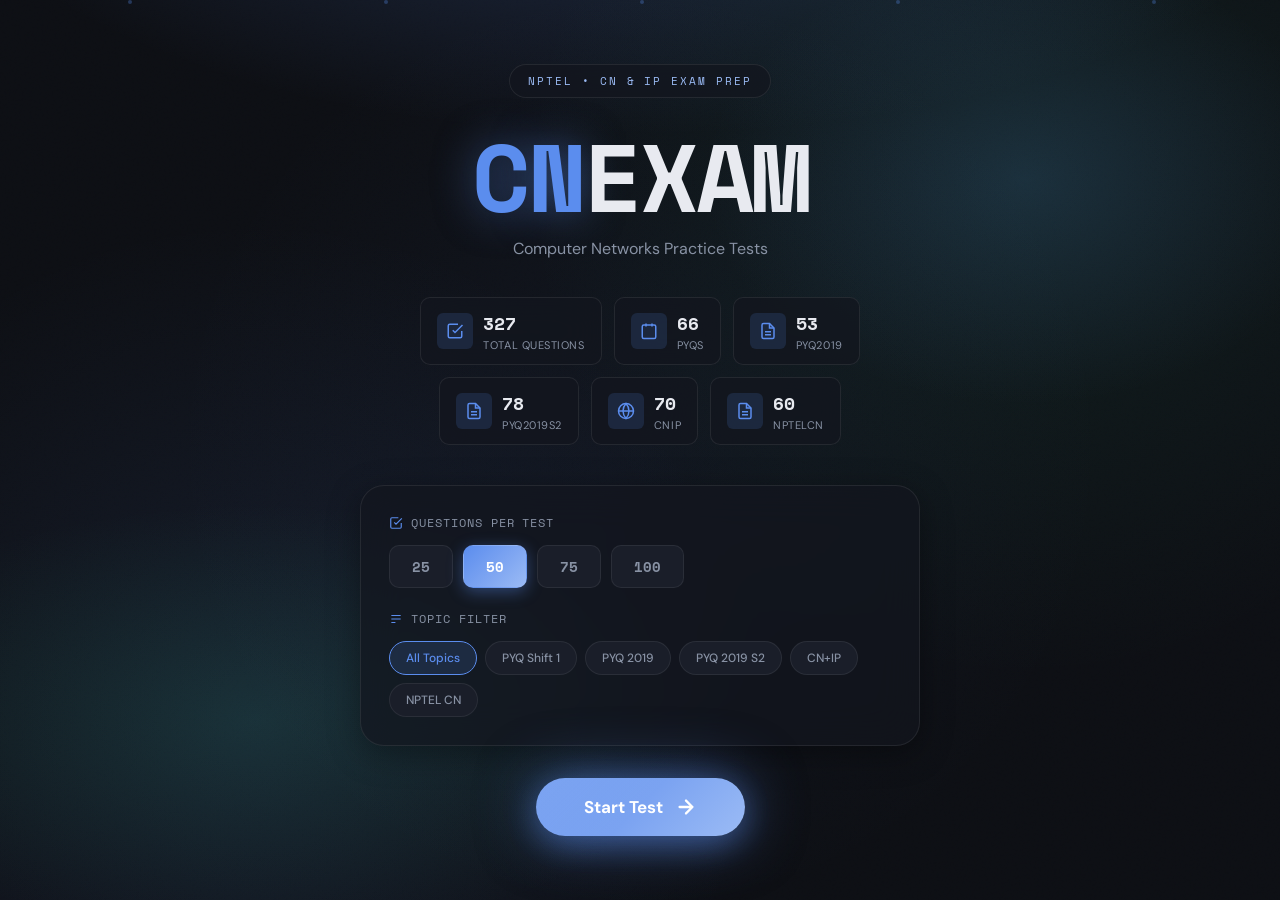
==== CNEXAM/index.html @ 406b3f5b "Added Computer Network Practice Set" ====
<!DOCTYPE html>
<html lang="en">
<head>
  <meta charset="UTF-8">
  <meta name="viewport" content="width=device-width, initial-scale=1.0">
  <title>CNEXAM — Practice Test</title>
  <link rel="preconnect" href="https://fonts.googleapis.com">
  <link rel="preconnect" href="https://fonts.gstatic.com" crossorigin>
  <link href="https://fonts.googleapis.com/css2?family=Space+Mono:wght@400;700&family=DM+Sans:wght@300;400;500;600;700&display=swap" rel="stylesheet">
  <link rel="stylesheet" href="css/reset.css">
  <link rel="stylesheet" href="css/variables.css">
  <link rel="stylesheet" href="css/layout.css">
  <link rel="stylesheet" href="css/components.css">
  <link rel="stylesheet" href="css/question-card.css">
  <link rel="stylesheet" href="css/results.css">
  <link rel="stylesheet" href="css/animations.css">
  <link rel="stylesheet" href="css/responsive.css">
</head>
<body>

  <!-- SPLASH / LANDING -->
  <div id="splashScreen" class="splash-screen">
    <div class="splash-bg"></div>
    <div class="particles">
      <div class="particle"></div>
      <div class="particle"></div>
      <div class="particle"></div>
      <div class="particle"></div>
      <div class="particle"></div>
    </div>
    <div class="splash-content">
      <div class="splash-badge">NPTEL • CN & IP EXAM PREP</div>
      <h1 class="splash-title">
        <span class="title-cn">CN</span><span class="title-exam">EXAM</span>
      </h1>
      <p class="splash-subtitle">Computer Networks Practice Tests</p>
      <div class="splash-stats" id="splashStats">
        <div class="stat-pill">Loading...</div>
      </div>
      <div class="config-panel">
        <label class="config-label">
          <svg viewBox="0 0 24 24" fill="none" stroke="currentColor" stroke-width="2"><path d="M9 11l3 3L22 4M21 12v7a2 2 0 01-2 2H5a2 2 0 01-2-2V5a2 2 0 012-2h11"/></svg>
          Questions per test
        </label>
        <div class="config-options">
          <button class="config-btn active" data-count="25">25</button>
          <button class="config-btn active-default" data-count="50">50</button>
          <button class="config-btn" data-count="75">75</button>
          <button class="config-btn" data-count="100">100</button>
        </div>
        <label class="config-label" style="margin-top:22px;">
          <svg viewBox="0 0 24 24" fill="none" stroke="currentColor" stroke-width="2"><path d="M4 6h16M4 12h16M4 18h7"/></svg>
          Topic filter
        </label>
        <div class="filter-options" id="topicFilters">
          <button class="filter-btn active" data-source="all">All Topics</button>
          <button class="filter-btn" data-source="PYQS">PYQ Shift 1</button>
          <button class="filter-btn" data-source="PYQ2019">PYQ 2019</button>
          <button class="filter-btn" data-source="PYQ2019S2">PYQ 2019 S2</button>
          <button class="filter-btn" data-source="CNIP">CN+IP</button>
          <button class="filter-btn" data-source="NPTELCN">NPTEL CN</button>
        </div>
      </div>
      <button class="start-btn" id="startBtn" onclick="App.start()">
        <span>Start Test</span>
        <svg width="22" height="22" viewBox="0 0 24 24" fill="none"><path d="M5 12h14M12 5l7 7-7 7" stroke="currentColor" stroke-width="2.5" stroke-linecap="round" stroke-linejoin="round"/></svg>
      </button>
    </div>
  </div>

  <!-- TEST SCREEN -->
  <div id="testScreen" class="test-screen hidden">
    <header class="test-header">
      <div class="test-header-left">
        <button class="btn-home" onclick="App.goHome()" title="Back to Home">
          <svg width="18" height="18" viewBox="0 0 24 24" fill="none" stroke="currentColor" stroke-width="2"><path d="M3 9l9-7 9 7v11a2 2 0 0 1-2 2H5a2 2 0 0 1-2-2z"/><polyline points="9 22 9 12 15 12 15 22"/></svg>
        </button>
        <span class="test-logo">CN<span>EXAM</span></span>
      </div>
      <div class="test-progress-wrap">
        <div class="test-progress-bar">
          <div class="test-progress-fill" id="progressFill"></div>
        </div>
        <span class="test-progress-label" id="progressLabel">0 / 50 answered</span>
      </div>
      <div class="test-header-right">
        <div class="timer-display" id="timerDisplay">
          <svg width="14" height="14" viewBox="0 0 24 24" fill="none"><circle cx="12" cy="12" r="9" stroke="currentColor" stroke-width="2"/><path d="M12 7v5l3 3" stroke="currentColor" stroke-width="2" stroke-linecap="round"/></svg>
          <span id="timerText">00:00</span>
        </div>
        <button class="btn-submit-float" onclick="App.showSubmitPopup()">Submit</button>
      </div>
    </header>

    <div class="test-body">
      <div id="questionsContainer" class="questions-container"></div>
      <div class="submit-zone">
        <div class="submit-summary" id="submitSummary">
          <span id="summaryAnswered">0</span> answered &nbsp;·&nbsp; <span id="summaryLeft">50</span> remaining
        </div>
        <button class="btn-submit" id="submitBtn" onclick="App.submit()">Submit Test</button>
      </div>
    </div>
  </div>

  <!-- RESULTS SCREEN -->
  <div id="resultsScreen" class="results-screen hidden">
    <div class="results-inner">
      <div class="results-header">
        <div class="results-badge" id="resultsBadge">—</div>
        <div class="score-ring-wrap">
          <svg class="score-ring" viewBox="0 0 200 200">
            <circle cx="100" cy="100" r="80" class="ring-bg"/>
            <circle cx="100" cy="100" r="80" class="ring-fill" id="ringFill"/>
          </svg>
          <div class="score-text-wrap">
            <span class="score-pct" id="scorePct">0%</span>
            <span class="score-sub">Score</span>
          </div>
        </div>
        <h2 class="results-title" id="resultsTitle">Test Complete</h2>
      </div>

      <div class="results-stats-grid">
        <div class="res-stat correct">
          <div class="res-stat-num" id="resCorrect">0</div>
          <div class="res-stat-label">Correct</div>
        </div>
        <div class="res-stat incorrect">
          <div class="res-stat-num" id="resIncorrect">0</div>
          <div class="res-stat-label">Incorrect</div>
        </div>
        <div class="res-stat skipped">
          <div class="res-stat-num" id="resSkipped">0</div>
          <div class="res-stat-label">Skipped</div>
        </div>
        <div class="res-stat time">
          <div class="res-stat-num" id="resTime">—</div>
          <div class="res-stat-label">Time</div>
        </div>
      </div>

      <div class="results-actions">
        <button class="btn-home-results" onclick="App.goHome()">
          <svg width="18" height="18" viewBox="0 0 24 24" fill="none" stroke="currentColor" stroke-width="2"><path d="M3 9l9-7 9 7v11a2 2 0 0 1-2 2H5a2 2 0 0 1-2-2z"/><polyline points="9 22 9 12 15 12 15 22"/></svg>
          Back to Home
        </button>
        <button class="btn-review" onclick="App.reviewAnswers()">Review Answers</button>
        <button class="btn-new" onclick="App.newTest()">New Test</button>
      </div>
    </div>
  </div>

  <!-- REVIEW SCREEN -->
  <div id="reviewScreen" class="review-screen hidden">
    <header class="review-header">
      <button class="back-btn" onclick="App.backToResults()">
        <svg width="18" height="18" viewBox="0 0 24 24" fill="none"><path d="M19 12H5M12 5l-7 7 7 7" stroke="currentColor" stroke-width="2" stroke-linecap="round"/></svg>
        Results
      </button>
      <h2>Answer Review</h2>
      <div class="review-filter">
        <button class="rfilt active" data-filter="all" onclick="Review.filter('all',this)">All</button>
        <button class="rfilt" data-filter="wrong" onclick="Review.filter('wrong',this)">Wrong</button>
        <button class="rfilt" data-filter="skipped" onclick="Review.filter('skipped',this)">Skipped</button>
      </div>
    </header>
    <div id="reviewContainer" class="review-container"></div>
  </div>

  <!-- Submit Confirmation Popup -->
  <div id="submitPopup" class="submit-popup hidden">
    <div class="submit-popup-backdrop" onclick="App.hideSubmitPopup()"></div>
    <div class="submit-popup-content">
      <div class="submit-popup-icon">
        <svg width="40" height="40" viewBox="0 0 24 24" fill="none" stroke="currentColor" stroke-width="2"><path d="M9 12l2 2 4-4m6 2a9 9 0 11-18 0 9 9 0 0118 0z"/></svg>
      </div>
      <h3 class="submit-popup-title">Ready to Submit?</h3>
      <p class="submit-popup-text">You have answered <strong id="popupAnswered">0</strong> of <strong id="popupTotal">0</strong> questions</p>
      <div class="submit-popup-stats" id="popupStats"></div>
      <div class="submit-popup-actions">
        <button class="btn-popup-cancel" onclick="App.hideSubmitPopup()">Continue Test</button>
        <button class="btn-popup-submit" onclick="App.confirmSubmit()">Submit Now</button>
      </div>
    </div>
  </div>

  <!-- Data files (unchanged) -->
  <script src="pyqs-data.js"></script>
  <script src="pyq2019-data.js"></script>
  <script src="pyq2019s2-data.js"></script>
  <script src="cnip-data.js"></script>
  <script src="nptel-cn-data.js"></script>

  <!-- App modules -->
  <script src="js/data-loader.js"></script>
  <script src="js/question-card.js"></script>
  <script src="js/timer.js"></script>
  <script src="js/review.js"></script>
  <script src="js/app.js"></script>
</body>
</html>
---- CNEXAM/css/variables.css ----
:root {
  /* Core palette */
  --bg:          #0d0f14;
  --bg-surface:  #13161e;
  --bg-elevated: #1a1e29;
  --bg-hover:    #1f2433;

  --accent:      #5b8dee;
  --accent-dim:  rgba(91,141,238,0.15);
  --accent-glow: rgba(91,141,238,0.35);

  --correct:      #34d399;
  --correct-dim:  rgba(52,211,153,0.12);
  --incorrect:    #f87171;
  --incorrect-dim:rgba(248,113,113,0.12);
  --warn:         #fbbf24;
  --warn-dim:     rgba(251,191,36,0.12);

  --text:        #e8eaf0;
  --text-muted:  #8892a4;
  --text-faint:  #4a5568;

  --border:      rgba(255,255,255,0.07);
  --border-mid:  rgba(255,255,255,0.12);

  --radius-sm:  6px;
  --radius-md:  10px;
  --radius-lg:  16px;
  --radius-xl:  24px;

  --shadow-card: 0 4px 24px rgba(0,0,0,0.4);
  --shadow-glow: 0 0 32px var(--accent-glow);

  --mono: 'Space Mono', monospace;
  --sans: 'DM Sans', sans-serif;

  --transition: 0.2s ease;

  /* Glassmorphism */
  --glass-bg: rgba(19, 22, 30, 0.7);
  --glass-border: rgba(255, 255, 255, 0.08);
  --glass-blur: blur(20px);

  /* Gradients */
  --gradient-accent: linear-gradient(135deg, #5b8dee 0%, #7ba3f1 50%, #9bbbf5 100%);
  --gradient-dark: linear-gradient(180deg, #0d0f14 0%, #13161e 100%);
  --gradient-glow: radial-gradient(ellipse 80% 50% at 50% -20%, rgba(91,141,238,0.25) 0%, transparent 70%);

  /* Enhanced shadows */
  --shadow-sm: 0 2px 8px rgba(0,0,0,0.2);
  --shadow-md: 0 8px 32px rgba(0,0,0,0.35);
  --shadow-lg: 0 16px 48px rgba(0,0,0,0.4);
  --shadow-accent-glow: 0 0 60px rgba(91,141,238,0.5);

  /* New accent variants */
  --accent-light: #9bbbf5;
  --accent-dark: #3d6bc7;
  --success-glow: rgba(52,211,153,0.4);
}
---- CNEXAM/css/layout.css ----
/* ── SPLASH ──────────────────────────────────────── */
.splash-screen {
  min-height: 100vh;
  display: flex;
  align-items: center;
  justify-content: center;
  position: relative;
  padding: 24px;
  overflow: hidden;
}

.splash-bg {
  position: fixed;
  inset: 0;
  background:
    var(--gradient-glow),
    radial-gradient(ellipse 60% 40% at 20% 80%, rgba(52,211,153,0.12) 0%, transparent 60%),
    radial-gradient(ellipse 50% 50% at 80% 20%, rgba(91,141,238,0.15) 0%, transparent 50%),
    var(--bg);
  z-index: 0;
}

/* Animated mesh overlay */
.splash-bg::before {
  content: '';
  position: absolute;
  inset: 0;
  background: 
    radial-gradient(circle at 20% 80%, rgba(91,141,238,0.1) 0%, transparent 40%),
    radial-gradient(circle at 80% 20%, rgba(52,211,153,0.08) 0%, transparent 40%),
    radial-gradient(circle at 50% 50%, rgba(91,141,238,0.05) 0%, transparent 60%);
  animation: meshFloat 15s ease-in-out infinite;
}

.splash-bg::after {
  content: '';
  position: absolute;
  inset: 0;
  background: url("data:image/svg+xml,%3Csvg viewBox='0 0 400 400' xmlns='http://www.w3.org/2000/svg'%3E%3Cfilter id='noiseFilter'%3E%3CfeTurbulence type='fractalNoise' baseFrequency='0.9' numOctaves='3' stitchTiles='stitch'/%3E%3C/filter%3E%3Crect width='100%25' height='100%25' filter='url(%23noiseFilter)'/%3E%3C/svg%3E");
  opacity: 0.03;
  mix-blend-mode: overlay;
}

.splash-content {
  position: relative;
  z-index: 1;
  width: 100%;
  max-width: 560px;
  display: flex;
  flex-direction: column;
  align-items: center;
  gap: 0;
}

/* Floating particles */
.particles {
  position: fixed;
  inset: 0;
  pointer-events: none;
  z-index: 0;
  overflow: hidden;
}

.particle {
  position: absolute;
  width: 4px;
  height: 4px;
  background: var(--accent);
  border-radius: 50%;
  opacity: 0.3;
  animation: particleFloat 20s ease-in-out infinite;
}

.particle:nth-child(1) { left: 10%; animation-delay: 0s; animation-duration: 25s; }
.particle:nth-child(2) { left: 30%; animation-delay: -5s; animation-duration: 30s; }
.particle:nth-child(3) { left: 50%; animation-delay: -10s; animation-duration: 22s; }
.particle:nth-child(4) { left: 70%; animation-delay: -15s; animation-duration: 28s; }
.particle:nth-child(5) { left: 90%; animation-delay: -8s; animation-duration: 24s; }

/* ── TEST SCREEN ─────────────────────────────────── */
.test-screen {
  min-height: 100vh;
  display: flex;
  flex-direction: column;
}

.test-body {
  flex: 1;
  max-width: 780px;
  width: 100%;
  margin: 0 auto;
  padding: 32px 24px 100px;
}

.questions-container {
  display: flex;
  flex-direction: column;
  gap: 20px;
}

/* ── RESULTS SCREEN ──────────────────────────────── */
.results-screen {
  min-height: 100vh;
  display: flex;
  align-items: center;
  justify-content: center;
  padding: 24px;
  background:
    radial-gradient(ellipse 70% 60% at 50% 10%, rgba(91,141,238,0.12) 0%, transparent 70%),
    var(--bg);
}

.results-inner {
  width: 100%;
  max-width: 560px;
}

/* ── REVIEW SCREEN ───────────────────────────────── */
.review-screen {
  min-height: 100vh;
  display: flex;
  flex-direction: column;
  background: var(--bg);
}

.review-container {
  max-width: 780px;
  width: 100%;
  margin: 0 auto;
  padding: 24px 24px 80px;
  display: flex;
  flex-direction: column;
  gap: 20px;
}

/* ── UTILITY ─────────────────────────────────────── */
.hidden { display: none !important; }
---- CNEXAM/css/components.css ----
/* ── SPLASH COMPONENTS ───────────────────────────── */
.splash-logo {
  width: 72px;
  height: 72px;
  margin-bottom: 24px;
  position: relative;
}

.splash-logo-icon {
  width: 100%;
  height: 100%;
  background: var(--gradient-accent);
  border-radius: var(--radius-xl);
  display: flex;
  align-items: center;
  justify-content: center;
  font-family: var(--mono);
  font-size: 28px;
  font-weight: 700;
  color: #fff;
  box-shadow: var(--shadow-accent-glow);
  position: relative;
  overflow: hidden;
}

.splash-logo-icon::before {
  content: '';
  position: absolute;
  inset: 0;
  background: linear-gradient(135deg, rgba(255,255,255,0.2) 0%, transparent 50%);
}

.splash-badge {
  font-family: var(--mono);
  font-size: 11px;
  letter-spacing: 0.18em;
  color: var(--accent-light);
  text-transform: uppercase;
  background: var(--glass-bg);
  border: 1px solid var(--glass-border);
  backdrop-filter: var(--glass-blur);
  padding: 8px 18px;
  border-radius: 100px;
  margin-bottom: 32px;
}

.splash-title {
  font-family: var(--mono);
  font-size: clamp(64px, 14vw, 96px);
  font-weight: 700;
  line-height: 0.95;
  letter-spacing: -0.03em;
  margin-bottom: 16px;
  text-align: center;
}

.title-cn { 
  color: var(--accent);
  text-shadow: 0 0 40px rgba(91,141,238,0.5);
}
.title-exam { 
  color: var(--text);
  position: relative;
}

.splash-subtitle {
  font-size: 16px;
  color: var(--text-muted);
  margin-bottom: 36px;
  font-weight: 400;
  text-align: center;
  max-width: 320px;
  line-height: 1.5;
}

/* Enhanced stats with icons */
.splash-stats {
  display: flex;
  gap: 12px;
  flex-wrap: wrap;
  justify-content: center;
  margin-bottom: 40px;
}

.stat-card {
  display: flex;
  align-items: center;
  gap: 10px;
  padding: 12px 16px;
  background: var(--glass-bg);
  border: 1px solid var(--glass-border);
  backdrop-filter: var(--glass-blur);
  border-radius: var(--radius-md);
  transition: all 0.3s ease;
}

.stat-card:hover {
  transform: translateY(-2px);
  border-color: var(--accent-dim);
}

.stat-card .stat-icon {
  width: 36px;
  height: 36px;
  background: var(--accent-dim);
  border-radius: var(--radius-sm);
  display: flex;
  align-items: center;
  justify-content: center;
  color: var(--accent);
}

.stat-card .stat-icon svg {
  width: 18px;
  height: 18px;
}

.stat-card .stat-info {
  display: flex;
  flex-direction: column;
  gap: 2px;
}

.stat-card .stat-value {
  font-family: var(--mono);
  font-size: 18px;
  font-weight: 700;
  color: var(--text);
}

.stat-card .stat-label {
  font-size: 11px;
  color: var(--text-muted);
  text-transform: uppercase;
  letter-spacing: 0.05em;
}

/* Legacy stat pill (kept for compatibility) */
.stat-pill {
  font-family: var(--mono);
  font-size: 11px;
  padding: 6px 14px;
  border-radius: 100px;
  background: var(--bg-elevated);
  border: 1px solid var(--border);
  color: var(--text-muted);
}

.stat-pill.loaded {
  color: var(--accent);
  border-color: var(--accent-dim);
  background: var(--accent-dim);
}

/* Glassmorphism config panel */
.config-panel {
  width: 100%;
  background: var(--glass-bg);
  border: 1px solid var(--glass-border);
  backdrop-filter: var(--glass-blur);
  border-radius: var(--radius-xl);
  padding: 28px;
  margin-bottom: 32px;
  box-shadow: var(--shadow-md);
}

.config-header {
  display: flex;
  align-items: center;
  gap: 12px;
  margin-bottom: 24px;
  padding-bottom: 16px;
  border-bottom: 1px solid var(--border);
}

.config-header-icon {
  width: 40px;
  height: 40px;
  background: var(--accent-dim);
  border-radius: var(--radius-md);
  display: flex;
  align-items: center;
  justify-content: center;
  color: var(--accent);
}

.config-header-text h3 {
  font-size: 16px;
  font-weight: 600;
  color: var(--text);
  margin-bottom: 2px;
}

.config-header-text p {
  font-size: 12px;
  color: var(--text-muted);
}

.config-label {
  display: flex;
  align-items: center;
  gap: 8px;
  font-size: 12px;
  font-family: var(--mono);
  letter-spacing: 0.08em;
  text-transform: uppercase;
  color: var(--text-muted);
  margin-bottom: 14px;
}

.config-label svg {
  width: 14px;
  height: 14px;
  color: var(--accent);
}

.config-options {
  display: flex;
  gap: 10px;
  flex-wrap: wrap;
}

.config-btn {
  padding: 10px 22px;
  border-radius: var(--radius-md);
  font-size: 14px;
  font-weight: 600;
  font-family: var(--mono);
  color: var(--text-muted);
  background: var(--bg-elevated);
  border: 1px solid var(--border);
  transition: all 0.25s ease;
  position: relative;
  overflow: hidden;
}

.config-btn:hover  { 
  color: var(--text); 
  border-color: var(--border-mid);
  transform: translateY(-1px);
}

.config-btn.active { 
  color: #fff; 
  background: var(--gradient-accent); 
  border-color: transparent;
  box-shadow: 0 4px 16px rgba(91,141,238,0.4);
}

.filter-options {
  display: flex;
  gap: 8px;
  flex-wrap: wrap;
}

.filter-btn {
  padding: 8px 16px;
  border-radius: 100px;
  font-size: 12px;
  font-weight: 500;
  color: var(--text-muted);
  background: var(--bg-elevated);
  border: 1px solid var(--border);
  transition: all 0.25s ease;
}

.filter-btn:hover  { 
  color: var(--text);
  border-color: var(--border-mid);
}

.filter-btn.active { 
  color: var(--accent); 
  background: var(--accent-dim); 
  border-color: var(--accent);
}

/* Enhanced start button */
.start-btn {
  display: flex;
  align-items: center;
  gap: 12px;
  padding: 18px 48px;
  background: var(--gradient-accent);
  color: #fff;
  font-size: 17px;
  font-weight: 700;
  border-radius: 100px;
  transition: all 0.3s ease;
  box-shadow: var(--shadow-accent-glow), 0 8px 32px rgba(91,141,238,0.4);
  position: relative;
  overflow: hidden;
}

.start-btn::before {
  content: '';
  position: absolute;
  inset: 0;
  background: linear-gradient(135deg, rgba(255,255,255,0.2) 0%, transparent 50%);
  pointer-events: none;
}

.start-btn:hover {
  transform: translateY(-3px) scale(1.02);
  box-shadow: var(--shadow-accent-glow), 0 12px 40px rgba(91,141,238,0.5);
}

.start-btn:active { 
  transform: translateY(-1px) scale(0.98);
}

.start-btn svg {
  transition: transform 0.3s ease;
}

.start-btn:hover svg {
  transform: translateX(4px);
}

/* ── TEST HEADER ─────────────────────────────────── */
.test-header {
  position: sticky;
  top: 0;
  z-index: 100;
  background: rgba(13,15,20,0.92);
  backdrop-filter: blur(16px);
  border-bottom: 1px solid var(--border);
  padding: 14px 24px;
  display: flex;
  align-items: center;
  gap: 20px;
}

.test-logo {
  font-family: var(--mono);
  font-size: 16px;
  font-weight: 700;
  color: var(--text);
  white-space: nowrap;
}

.test-logo span { color: var(--accent); }

.test-progress-wrap {
  flex: 1;
  display: flex;
  flex-direction: column;
  gap: 5px;
}

.test-progress-bar {
  height: 4px;
  background: var(--bg-elevated);
  border-radius: 2px;
  overflow: hidden;
}

.test-progress-fill {
  height: 100%;
  background: var(--accent);
  border-radius: 2px;
  width: 0%;
  transition: width 0.4s ease;
}

.test-progress-label {
  font-size: 11px;
  font-family: var(--mono);
  color: var(--text-muted);
}

.timer-display {
  display: flex;
  align-items: center;
  gap: 6px;
  font-family: var(--mono);
  font-size: 13px;
  color: var(--text-muted);
  padding: 6px 12px;
  background: var(--bg-elevated);
  border-radius: var(--radius-sm);
  border: 1px solid var(--border);
  white-space: nowrap;
}

.timer-display.warn  { color: var(--warn);      border-color: var(--warn); }
.timer-display.alert { color: var(--incorrect);  border-color: var(--incorrect); animation: pulse-border 1s infinite; }

/* Submit zone */
.submit-zone {
  margin-top: 32px;
  display: flex;
  flex-direction: column;
  align-items: center;
  gap: 12px;
}

.submit-summary {
  font-size: 13px;
  font-family: var(--mono);
  color: var(--text-muted);
}

.btn-submit {
  width: 100%;
  max-width: 340px;
  padding: 16px;
  background: var(--accent);
  color: #fff;
  font-size: 15px;
  font-weight: 700;
  border-radius: var(--radius-md);
  transition: all var(--transition);
  box-shadow: 0 4px 20px rgba(91,141,238,0.3);
}

.btn-submit:hover {
  background: #7ba3f1;
  transform: translateY(-1px);
}

/* ── REVIEW HEADER ────────────────────────────────── */
.review-header {
  position: sticky;
  top: 0;
  z-index: 100;
  background: rgba(13,15,20,0.95);
  backdrop-filter: blur(16px);
  border-bottom: 1px solid var(--border);
  padding: 16px 24px;
  display: flex;
  align-items: center;
  gap: 16px;
}

.review-header h2 {
  font-size: 16px;
  font-weight: 600;
  color: var(--text);
  flex: 1;
}

.back-btn {
  display: flex;
  align-items: center;
  gap: 8px;
  font-size: 13px;
  color: var(--text-muted);
  padding: 6px 12px;
  border-radius: var(--radius-sm);
  border: 1px solid var(--border);
  background: var(--bg-elevated);
  transition: all var(--transition);
}

.back-btn:hover { color: var(--text); border-color: var(--border-mid); }

.review-filter {
  display: flex;
  gap: 4px;
}

.rfilt {
  padding: 5px 12px;
  font-size: 12px;
  border-radius: 100px;
  color: var(--text-muted);
  background: var(--bg-elevated);
  border: 1px solid var(--border);
  transition: all var(--transition);
}

.rfilt.active { color: var(--accent); border-color: var(--accent); background: var(--accent-dim); }

/* ── HOME BUTTON ──────────────────────────────────── */
.btn-home {
  display: flex;
  align-items: center;
  justify-content: center;
  width: 36px;
  height: 36px;
  background: var(--bg-elevated);
  border: 1px solid var(--border);
  border-radius: var(--radius-md);
  color: var(--text-muted);
  transition: all 0.2s ease;
  margin-right: 12px;
}

.btn-home:hover {
  color: var(--accent);
  border-color: var(--accent-dim);
  background: var(--accent-dim);
}

.btn-home svg {
  width: 18px;
  height: 18px;
}

.btn-home-results {
  display: flex;
  align-items: center;
  justify-content: center;
  gap: 8px;
  padding: 14px 24px;
  background: var(--bg-elevated);
  border: 1px solid var(--border);
  border-radius: var(--radius-md);
  color: var(--text-muted);
  font-size: 14px;
  font-weight: 600;
  transition: all 0.2s ease;
}

.btn-home-results:hover {
  color: var(--text);
  border-color: var(--border-mid);
  background: var(--bg-hover);
}

.btn-home-results svg {
  width: 18px;
  height: 18px;
}

/* ── FLOATING SUBMIT BUTTON ──────────────────────── */
.btn-submit-float {
  padding: 10px 20px;
  background: var(--gradient-accent);
  color: #fff;
  font-size: 13px;
  font-weight: 600;
  border-radius: 100px;
  transition: all 0.3s ease;
  box-shadow: 0 4px 16px rgba(91,141,238,0.4);
  white-space: nowrap;
}

.btn-submit-float:hover {
  transform: translateY(-2px);
  box-shadow: 0 6px 20px rgba(91,141,238,0.5);
}

.btn-submit-float:active {
  transform: translateY(0);
}

/* ── SUBMIT POPUP ────────────────────────────────── */
.submit-popup {
  position: fixed;
  inset: 0;
  z-index: 1000;
  display: flex;
  align-items: center;
  justify-content: center;
  padding: 24px;
}

.submit-popup.hidden {
  display: none !important;
}

.submit-popup-backdrop {
  position: absolute;
  inset: 0;
  background: rgba(0,0,0,0.6);
  backdrop-filter: blur(4px);
}

.submit-popup-content {
  position: relative;
  width: 100%;
  max-width: 420px;
  background: var(--bg-surface);
  border: 1px solid var(--border);
  border-radius: var(--radius-xl);
  padding: 32px;
  text-align: center;
  box-shadow: var(--shadow-lg);
  animation: scaleIn 0.3s cubic-bezier(0.16, 1, 0.3, 1);
}

.submit-popup-icon {
  width: 72px;
  height: 72px;
  margin: 0 auto 20px;
  background: var(--accent-dim);
  border-radius: 50%;
  display: flex;
  align-items: center;
  justify-content: center;
  color: var(--accent);
}

.submit-popup-title {
  font-size: 22px;
  font-weight: 700;
  color: var(--text);
  margin-bottom: 12px;
}

.submit-popup-text {
  font-size: 14px;
  color: var(--text-muted);
  margin-bottom: 20px;
}

.submit-popup-text strong {
  color: var(--text);
}

.submit-popup-stats {
  display: flex;
  gap: 16px;
  justify-content: center;
  margin-bottom: 28px;
  padding: 16px;
  background: var(--bg-elevated);
  border-radius: var(--radius-md);
}

.popup-stat {
  display: flex;
  flex-direction: column;
  gap: 4px;
}

.popup-stat-value {
  font-family: var(--mono);
  font-size: 24px;
  font-weight: 700;
  color: var(--text);
}

.popup-stat-label {
  font-size: 11px;
  color: var(--text-muted);
  text-transform: uppercase;
  letter-spacing: 0.05em;
}

.popup-stat.answered .popup-stat-value { color: var(--correct); }
.popup-stat.remaining .popup-stat-value { color: var(--warn); }
.popup-stat.skipped .popup-stat-value { color: var(--text-muted); }

.submit-popup-actions {
  display: flex;
  gap: 12px;
}

.btn-popup-cancel,
.btn-popup-submit {
  flex: 1;
  padding: 14px 20px;
  font-size: 14px;
  font-weight: 600;
  border-radius: var(--radius-md);
  transition: all 0.2s ease;
}

.btn-popup-cancel {
  color: var(--text-muted);
  background: var(--bg-elevated);
  border: 1px solid var(--border);
}

.btn-popup-cancel:hover {
  color: var(--text);
  border-color: var(--border-mid);
}

.btn-popup-submit {
  color: #fff;
  background: var(--gradient-accent);
  border: none;
  box-shadow: 0 4px 16px rgba(91,141,238,0.3);
}

.btn-popup-submit:hover {
  transform: translateY(-2px);
  box-shadow: 0 6px 20px rgba(91,141,238,0.4);
}
---- CNEXAM/css/question-card.css ----
/* ── QUESTION CARD ────────────────────────────────── */
.q-card {
  background: var(--bg-surface);
  border: 1px solid var(--border);
  border-radius: var(--radius-lg);
  padding: 22px 24px;
  transition: border-color var(--transition);
}

.q-card.answered { border-color: var(--border-mid); }

.q-meta {
  display: flex;
  align-items: center;
  gap: 10px;
  margin-bottom: 14px;
}

.q-num {
  font-family: var(--mono);
  font-size: 11px;
  font-weight: 700;
  color: var(--accent);
  background: var(--accent-dim);
  padding: 3px 9px;
  border-radius: 100px;
}

.q-source {
  font-family: var(--mono);
  font-size: 10px;
  color: var(--text-faint);
  letter-spacing: 0.08em;
  text-transform: uppercase;
}

.q-topic {
  font-size: 10px;
  color: var(--text-faint);
  padding: 2px 8px;
  border-radius: 4px;
  background: var(--bg-elevated);
  border: 1px solid var(--border);
  margin-left: auto;
}

.q-text {
  font-size: 15px;
  color: var(--text);
  line-height: 1.65;
  margin-bottom: 18px;
  font-weight: 400;
}

/* Options */
.q-options {
  display: flex;
  flex-direction: column;
  gap: 8px;
}

.q-option {
  display: flex;
  align-items: center;
  gap: 13px;
  padding: 12px 16px;
  border: 1px solid var(--border);
  border-radius: var(--radius-md);
  cursor: pointer;
  background: var(--bg);
  transition: all var(--transition);
  user-select: none;
}

.q-option:hover:not(.locked) {
  border-color: var(--border-mid);
  background: var(--bg-hover);
}

.q-option input[type="radio"] { display: none; }

.q-option-dot {
  width: 18px;
  height: 18px;
  border-radius: 50%;
  border: 2px solid var(--border-mid);
  flex-shrink: 0;
  display: flex;
  align-items: center;
  justify-content: center;
  transition: all var(--transition);
}

.q-option.selected .q-option-dot {
  border-color: var(--accent);
  background: var(--accent);
}

.q-option.selected .q-option-dot::after {
  content: '';
  width: 6px;
  height: 6px;
  border-radius: 50%;
  background: white;
}

.q-option.correct {
  border-color: var(--correct);
  background: var(--correct-dim);
}

.q-option.correct .q-option-dot {
  border-color: var(--correct);
  background: var(--correct);
}

.q-option.wrong-pick {
  border-color: var(--incorrect);
  background: var(--incorrect-dim);
}

.q-option.wrong-pick .q-option-dot {
  border-color: var(--incorrect);
  background: var(--incorrect);
}

.q-option-label {
  font-size: 14px;
  color: var(--text-muted);
  line-height: 1.45;
  transition: color var(--transition);
}

.q-option.correct     .q-option-label  { color: var(--correct);   font-weight: 500; }
.q-option.wrong-pick  .q-option-label  { color: var(--incorrect);  font-weight: 500; }
.q-option.selected:not(.correct):not(.wrong-pick) .q-option-label { color: var(--text); }

.q-option-key {
  font-family: var(--mono);
  font-size: 10px;
  color: var(--text-faint);
  margin-left: auto;
  text-transform: uppercase;
}

/* Explanation */
.q-explanation {
  margin-top: 14px;
  padding: 12px 14px;
  background: rgba(251,191,36,0.07);
  border-left: 3px solid var(--warn);
  border-radius: 0 var(--radius-sm) var(--radius-sm) 0;
  font-size: 13px;
  color: #c8a23a;
  line-height: 1.5;
  display: none;
}

.q-explanation.visible { display: block; }

/* Correct/wrong indicator badge */
.q-result-badge {
  display: none;
  align-items: center;
  gap: 6px;
  font-size: 12px;
  font-weight: 600;
  padding: 4px 10px;
  border-radius: 100px;
  margin-left: auto;
}

.q-result-badge.show-correct {
  display: flex;
  color: var(--correct);
  background: var(--correct-dim);
}

.q-result-badge.show-wrong {
  display: flex;
  color: var(--incorrect);
  background: var(--incorrect-dim);
}

.q-result-badge.show-skip {
  display: flex;
  color: var(--text-faint);
  background: var(--bg-elevated);
}

.q-result-badge.show-revealed {
  display: flex;
  color: var(--warn);
  background: var(--warn-dim);
}

/* Show Answer button */
.q-actions {
  margin-top: 16px;
  display: flex;
  justify-content: flex-start;
}

.btn-show-answer {
  display: flex;
  align-items: center;
  gap: 8px;
  padding: 10px 16px;
  font-size: 13px;
  font-weight: 500;
  color: var(--text-muted);
  background: var(--bg-elevated);
  border: 1px solid var(--border);
  border-radius: var(--radius-md);
  transition: all var(--transition);
  cursor: pointer;
}

.btn-show-answer:hover:not(:disabled) {
  color: var(--accent);
  border-color: var(--accent-dim);
  background: var(--accent-dim);
}

.btn-show-answer:disabled,
.btn-show-answer.disabled {
  opacity: 0.6;
  cursor: not-allowed;
}

.btn-show-answer svg {
  flex-shrink: 0;
}

/* Answer revealed state - highlight without locking */
.q-option.answer-revealed {
  border-color: var(--correct);
  background: var(--correct-dim);
  position: relative;
}

.q-option.answer-revealed::before {
  content: '★';
  position: absolute;
  right: 40px;
  top: 50%;
  transform: translateY(-50%);
  color: var(--correct);
  font-size: 14px;
}

.q-option.answer-revealed .q-option-dot {
  border-color: var(--correct);
  background: var(--correct);
}

.q-option.answer-revealed .q-option-label {
  color: var(--correct);
  font-weight: 500;
}
---- CNEXAM/css/results.css ----
/* ── RESULTS ──────────────────────────────────────── */
.results-header {
  display: flex;
  flex-direction: column;
  align-items: center;
  gap: 12px;
  margin-bottom: 36px;
}

.results-badge {
  font-family: var(--mono);
  font-size: 11px;
  letter-spacing: 0.12em;
  text-transform: uppercase;
  padding: 5px 14px;
  border-radius: 100px;
  border: 1px solid var(--border);
  color: var(--text-muted);
}

.results-badge.pass  { color: var(--correct);   border-color: var(--correct);   background: var(--correct-dim); }
.results-badge.fail  { color: var(--incorrect);  border-color: var(--incorrect);  background: var(--incorrect-dim); }
.results-badge.great { color: var(--accent);     border-color: var(--accent);     background: var(--accent-dim); }

/* Score ring */
.score-ring-wrap {
  position: relative;
  width: 180px;
  height: 180px;
  display: flex;
  align-items: center;
  justify-content: center;
}

.score-ring {
  position: absolute;
  inset: 0;
  width: 100%;
  height: 100%;
  transform: rotate(-90deg);
}

.ring-bg {
  fill: none;
  stroke: var(--bg-elevated);
  stroke-width: 8;
}

.ring-fill {
  fill: none;
  stroke: var(--accent);
  stroke-width: 8;
  stroke-linecap: round;
  stroke-dasharray: 502;
  stroke-dashoffset: 502;
  transition: stroke-dashoffset 1.2s cubic-bezier(0.4, 0, 0.2, 1);
}

.ring-fill.correct-great  { stroke: var(--correct); }
.ring-fill.correct-pass   { stroke: var(--accent); }
.ring-fill.incorrect-fail { stroke: var(--incorrect); }

.score-text-wrap {
  display: flex;
  flex-direction: column;
  align-items: center;
  gap: 2px;
}

.score-pct {
  font-family: var(--mono);
  font-size: 40px;
  font-weight: 700;
  color: var(--text);
  line-height: 1;
}

.score-sub {
  font-size: 11px;
  color: var(--text-faint);
  font-family: var(--mono);
  letter-spacing: 0.1em;
  text-transform: uppercase;
}

.results-title {
  font-size: 20px;
  font-weight: 600;
  color: var(--text);
  text-align: center;
}

/* Stats grid */
.results-stats-grid {
  display: grid;
  grid-template-columns: 1fr 1fr 1fr 1fr;
  gap: 12px;
  margin-bottom: 32px;
}

.res-stat {
  background: var(--bg-surface);
  border: 1px solid var(--border);
  border-radius: var(--radius-md);
  padding: 18px 12px;
  text-align: center;
}

.res-stat-num {
  font-family: var(--mono);
  font-size: 26px;
  font-weight: 700;
  line-height: 1;
  margin-bottom: 6px;
}

.res-stat-label {
  font-size: 11px;
  color: var(--text-faint);
  text-transform: uppercase;
  letter-spacing: 0.08em;
}

.res-stat.correct   .res-stat-num { color: var(--correct);   }
.res-stat.incorrect .res-stat-num { color: var(--incorrect);  }
.res-stat.skipped   .res-stat-num { color: var(--text-muted); }
.res-stat.time      .res-stat-num { color: var(--accent);     }

/* Result actions */
.results-actions {
  display: flex;
  gap: 12px;
}

.btn-review {
  flex: 1;
  padding: 14px;
  border-radius: var(--radius-md);
  font-size: 14px;
  font-weight: 600;
  color: var(--text);
  background: var(--bg-elevated);
  border: 1px solid var(--border-mid);
  transition: all var(--transition);
}

.btn-review:hover { background: var(--bg-hover); }

.btn-new {
  flex: 1;
  padding: 14px;
  border-radius: var(--radius-md);
  font-size: 14px;
  font-weight: 700;
  color: #fff;
  background: var(--accent);
  transition: all var(--transition);
  box-shadow: 0 4px 16px rgba(91,141,238,0.35);
}

.btn-new:hover { background: #7ba3f1; }
---- CNEXAM/css/animations.css ----
/* ── ANIMATIONS ───────────────────────────────────── */
@keyframes fadeUp {
  from { opacity: 0; transform: translateY(24px); }
  to   { opacity: 1; transform: translateY(0); }
}

@keyframes fadeIn {
  from { opacity: 0; }
  to   { opacity: 1; }
}

@keyframes scaleIn {
  from { opacity: 0; transform: scale(0.9); }
  to   { opacity: 1; transform: scale(1); }
}

@keyframes pulse-border {
  0%, 100% { box-shadow: 0 0 0 0 rgba(248,113,113,0); }
  50%       { box-shadow: 0 0 0 3px rgba(248,113,113,0.3); }
}

@keyframes slideIn {
  from { opacity: 0; transform: translateX(-12px); }
  to   { opacity: 1; transform: translateX(0); }
}

@keyframes meshFloat {
  0%, 100% {
    background-position: 0% 50%;
    transform: scale(1);
  }
  33% {
    background-position: 100% 50%;
    transform: scale(1.02);
  }
  66% {
    background-position: 50% 100%;
    transform: scale(0.98);
  }
}

@keyframes particleFloat {
  0%, 100% {
    transform: translateY(100vh) scale(0);
    opacity: 0;
  }
  10% {
    opacity: 0.3;
  }
  90% {
    opacity: 0.3;
  }
  100% {
    transform: translateY(-20px) scale(1);
    opacity: 0;
  }
}

@keyframes glowPulse {
  0%, 100% { opacity: 0.5; }
  50% { opacity: 0.8; }
}

@keyframes shimmer {
  0% { background-position: -200% 0; }
  100% { background-position: 200% 0; }
}

/* Splash entrance - enhanced stagger */
.splash-logo      { animation: scaleIn 0.6s cubic-bezier(0.16, 1, 0.3, 1) both; }
.splash-badge     { animation: fadeUp 0.6s 0.1s cubic-bezier(0.16, 1, 0.3, 1) both; }
.splash-title     { animation: fadeUp 0.6s 0.2s cubic-bezier(0.16, 1, 0.3, 1) both; }
.splash-subtitle  { animation: fadeUp 0.6s 0.3s cubic-bezier(0.16, 1, 0.3, 1) both; }
.splash-stats     { animation: fadeUp 0.6s 0.4s cubic-bezier(0.16, 1, 0.3, 1) both; }
.config-panel     { animation: fadeUp 0.6s 0.5s cubic-bezier(0.16, 1, 0.3, 1) both; }
.start-btn        { animation: fadeUp 0.6s 0.6s cubic-bezier(0.16, 1, 0.3, 1) both; }

/* Stat card entrance stagger */
.stat-card:nth-child(1) { animation: fadeUp 0.5s 0.45s cubic-bezier(0.16, 1, 0.3, 1) both; }
.stat-card:nth-child(2) { animation: fadeUp 0.5s 0.5s cubic-bezier(0.16, 1, 0.3, 1) both; }
.stat-card:nth-child(3) { animation: fadeUp 0.5s 0.55s cubic-bezier(0.16, 1, 0.3, 1) both; }
.stat-card:nth-child(4) { animation: fadeUp 0.5s 0.6s cubic-bezier(0.16, 1, 0.3, 1) both; }

/* Question card stagger */
.q-card {
  animation: fadeUp 0.35s ease both;
}

/* Screen transitions */
.test-screen.entering    { animation: fadeIn 0.3s ease both; }
.results-screen.entering { animation: fadeIn 0.4s ease both; }
.review-screen.entering  { animation: fadeIn 0.3s ease both; }
---- CNEXAM/css/responsive.css ----
/* ── RESPONSIVE ───────────────────────────────────── */
@media (max-width: 640px) {
  /* Home button */
  .btn-home {
    width: 32px;
    height: 32px;
    margin-right: 8px;
  }
  
  .btn-home svg {
    width: 16px;
    height: 16px;
  }
  
  .btn-home-results {
    padding: 12px 18px;
    font-size: 13px;
  }

  /* Floating submit button */
  .btn-submit-float {
    padding: 8px 16px;
    font-size: 12px;
  }
  
  /* Submit popup */
  .submit-popup {
    padding: 16px;
  }
  
  .submit-popup-content {
    padding: 24px;
    max-width: 100%;
  }
  
  .submit-popup-icon {
    width: 60px;
    height: 60px;
  }
  
  .submit-popup-icon svg {
    width: 32px;
    height: 32px;
  }
  
  .submit-popup-title {
    font-size: 18px;
  }
  
  .submit-popup-text {
    font-size: 13px;
  }
  
  .submit-popup-stats {
    gap: 12px;
    padding: 12px;
  }
  
  .popup-stat-value {
    font-size: 20px;
  }
  
  .popup-stat-label {
    font-size: 10px;
  }
  
  .submit-popup-actions {
    flex-direction: column;
    gap: 8px;
  }
  
  .btn-popup-cancel,
  .btn-popup-submit {
    padding: 12px 16px;
    font-size: 13px;
  }

  /* Splash mobile adjustments */
  .splash-screen { padding: 16px; }
  .splash-logo { width: 60px; height: 60px; margin-bottom: 20px; }
  .splash-logo-icon { font-size: 24px; }
  .splash-badge { font-size: 10px; padding: 6px 14px; margin-bottom: 24px; }
  .splash-title { font-size: clamp(48px, 12vw, 72px); margin-bottom: 12px; }
  .splash-subtitle { font-size: 14px; margin-bottom: 28px; }
  
  .splash-stats { gap: 8px; margin-bottom: 28px; }
  .stat-card { padding: 10px 12px; }
  .stat-card .stat-icon { width: 32px; height: 32px; }
  .stat-card .stat-icon svg { width: 16px; height: 16px; }
  .stat-card .stat-value { font-size: 16px; }
  .stat-card .stat-label { font-size: 10px; }
  
  .config-panel { padding: 20px; border-radius: var(--radius-lg); }
  .config-header { margin-bottom: 18px; padding-bottom: 14px; }
  .config-header-icon { width: 36px; height: 36px; }
  .config-header-icon svg { width: 18px; height: 18px; }
  .config-header-text h3 { font-size: 15px; }
  .config-header-text p { font-size: 11px; }
  .config-label { font-size: 11px; margin-bottom: 10px; }
  .config-label svg { width: 12px; height: 12px; }
  
  .config-options { gap: 6px; }
  .config-btn { padding: 8px 16px; font-size: 13px; }
  
  .start-btn { padding: 16px 36px; font-size: 16px; }
  .start-btn svg { width: 20px; height: 20px; }

  /* Test screen */
  .test-header { padding: 12px 16px; gap: 12px; }
  .test-logo   { font-size: 14px; }
  .timer-display { font-size: 12px; padding: 5px 10px; }

  .test-body { padding: 20px 16px 80px; }

  .q-card   { padding: 18px 16px; }
  .q-text   { font-size: 14px; }
  .q-option { padding: 10px 13px; }
  .q-option-label { font-size: 13px; }

  .results-stats-grid { grid-template-columns: 1fr 1fr; }
  .res-stat-num { font-size: 22px; }
  .score-pct    { font-size: 34px; }

  .results-actions { flex-direction: column; }

  .review-header { flex-wrap: wrap; gap: 10px; }
  .review-header h2 { flex: none; order: -1; width: 100%; }
  .review-filter { margin-left: auto; }
  .back-btn { margin-left: 0; }
}

@media (max-width: 400px) {
  .splash-title { font-size: 44px; }
  .splash-badge { font-size: 9px; letter-spacing: 0.12em; }
  .stat-card { padding: 8px 10px; }
  .stat-card .stat-info { gap: 1px; }
  .config-btn { padding: 7px 14px; font-size: 12px; }
  .filter-btn { padding: 6px 12px; font-size: 11px; }
  .start-btn { padding: 14px 28px; font-size: 15px; }
  
  .results-stats-grid { grid-template-columns: 1fr 1fr; gap: 8px; }
  .res-stat { padding: 14px 8px; }
  .res-stat-num { font-size: 20px; }
}
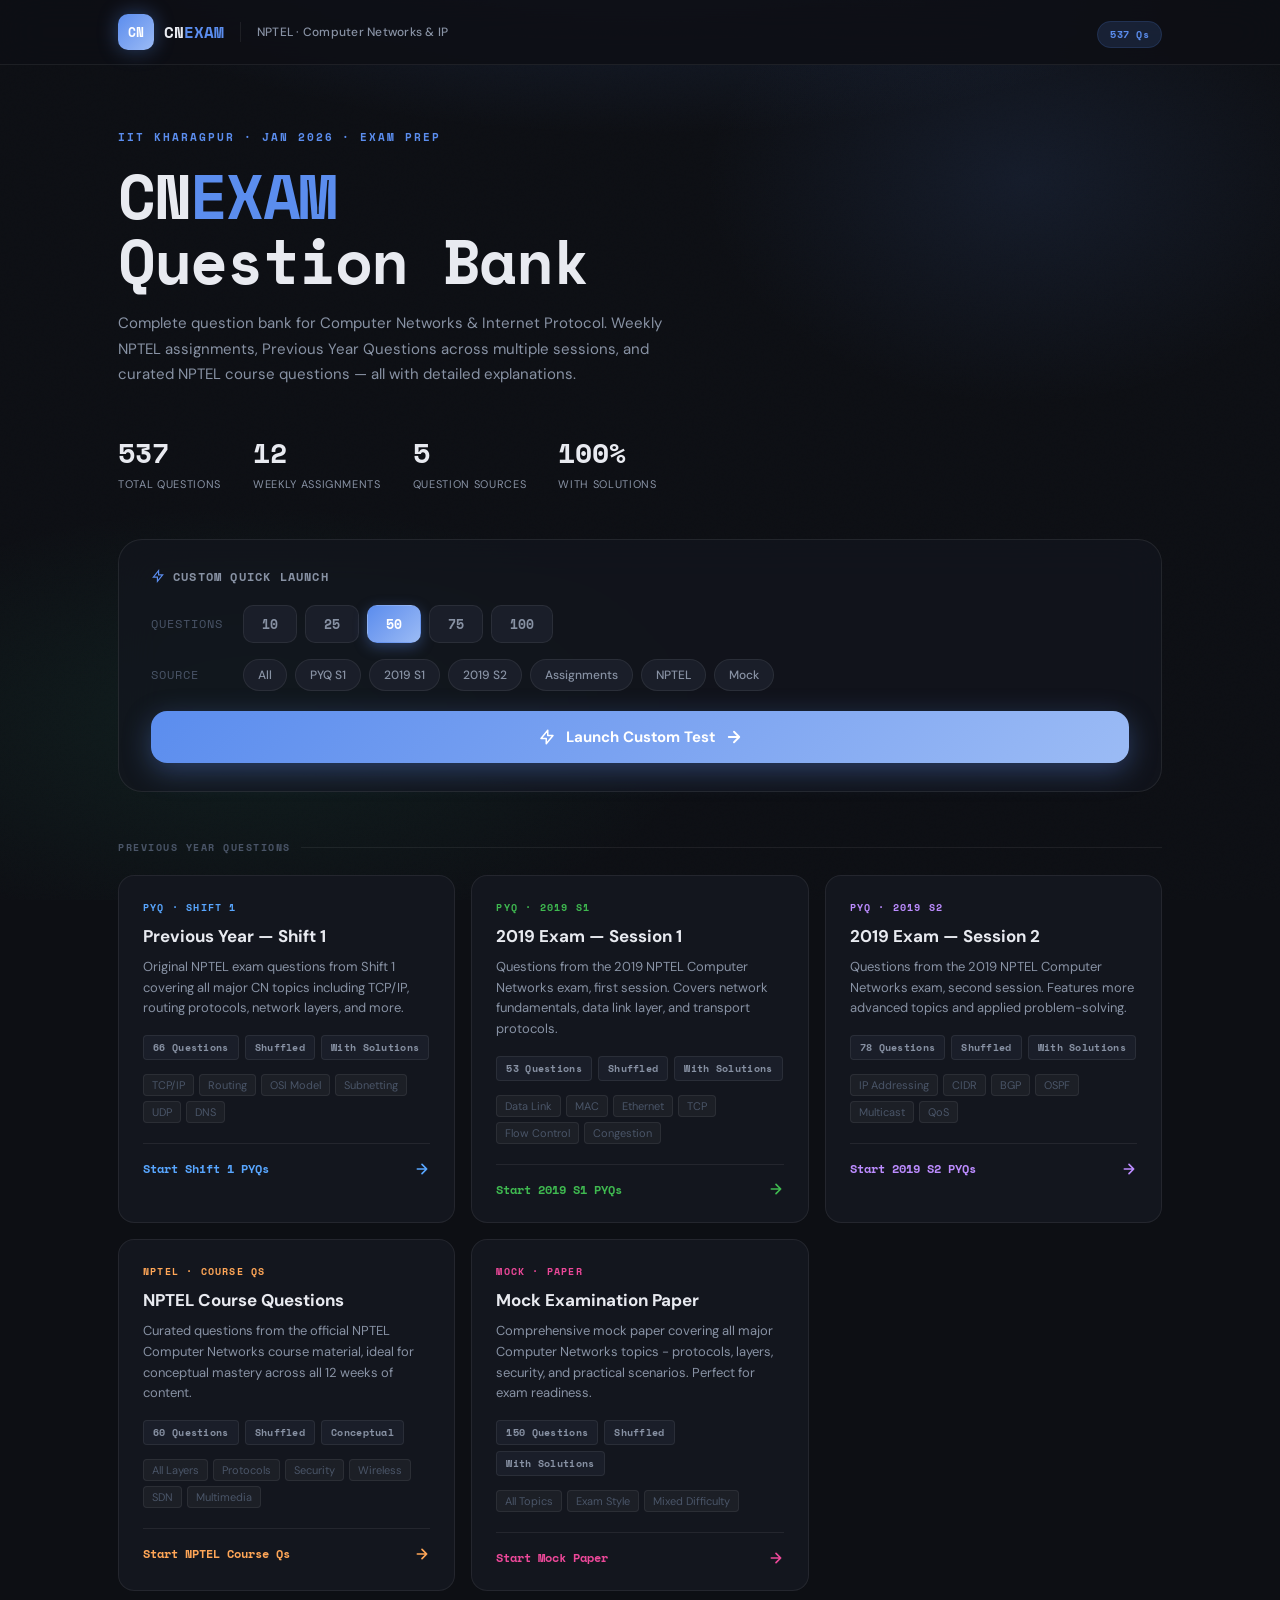
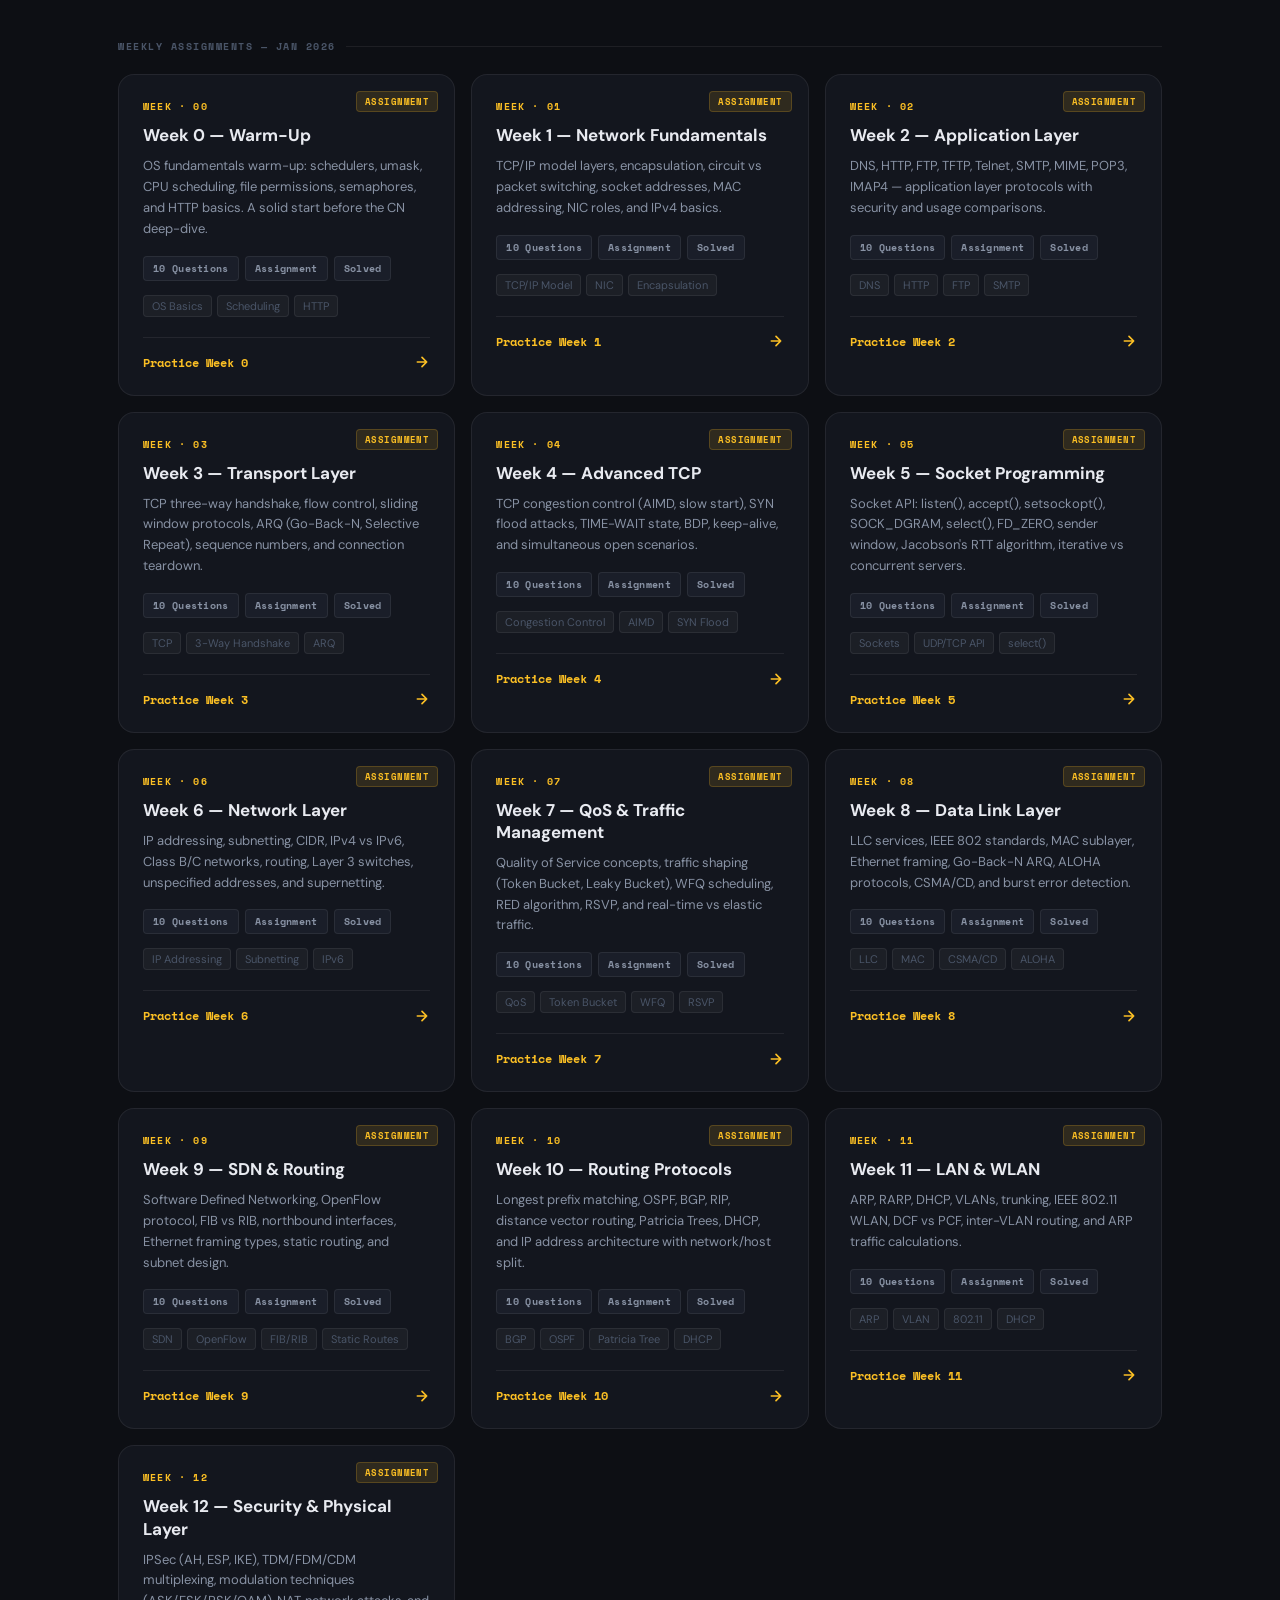
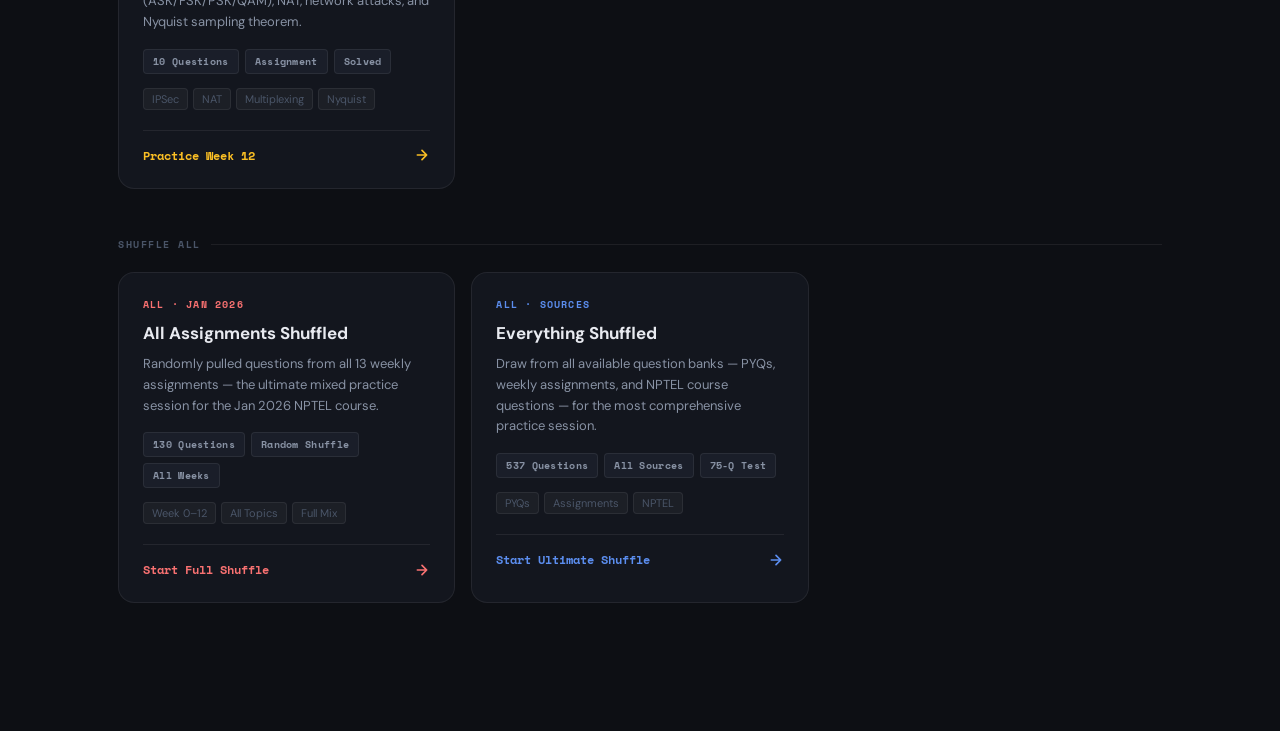
==== commit a7ffb2bc: "Mock Papers" ====
--- a/CNEXAM/index.html
+++ b/CNEXAM/index.html
@@ -3,7 +3,8 @@
 <head>
   <meta charset="UTF-8">
   <meta name="viewport" content="width=device-width, initial-scale=1.0">
-  <title>CNEXAM — Practice Test</title>
+  <title>CNEXAM — Computer Networks Exam Prep</title>
+  <meta name="description" content="NPTEL Computer Networks & Internet Protocol exam preparation with PYQs, weekly assignments, and practice tests.">
   <link rel="preconnect" href="https://fonts.googleapis.com">
   <link rel="preconnect" href="https://fonts.gstatic.com" crossorigin>
   <link href="https://fonts.googleapis.com/css2?family=Space+Mono:wght@400;700&family=DM+Sans:wght@300;400;500;600;700&display=swap" rel="stylesheet">
@@ -15,58 +16,771 @@
   <link rel="stylesheet" href="css/results.css">
   <link rel="stylesheet" href="css/animations.css">
   <link rel="stylesheet" href="css/responsive.css">
+  <style>
+    /* ── HOME REDESIGN ─────────────────────────── */
+    body { font-family: var(--sans); background: var(--bg); color: var(--text); }
+
+    .home-screen { min-height: 100vh; position: relative; overflow: hidden; }
+
+    /* Ambient background */
+    .home-bg {
+      position: fixed; inset: 0; z-index: 0; pointer-events: none;
+      background:
+        var(--gradient-glow),
+        radial-gradient(ellipse 60% 40% at 20% 80%, rgba(52,211,153,0.08) 0%, transparent 60%),
+        radial-gradient(ellipse 50% 50% at 80% 20%, rgba(91,141,238,0.10) 0%, transparent 50%),
+        var(--bg);
+    }
+    .home-bg::before {
+      content: ''; position: absolute; inset: 0;
+      background: url("data:image/svg+xml,%3Csvg viewBox='0 0 400 400' xmlns='http://www.w3.org/2000/svg'%3E%3Cfilter id='noiseFilter'%3E%3CfeTurbulence type='fractalNoise' baseFrequency='0.9' numOctaves='3' stitchTiles='stitch'/%3E%3C/filter%3E%3Crect width='100%25' height='100%25' filter='url(%23noiseFilter)'/%3E%3C/svg%3E");
+      opacity: 0.025; mix-blend-mode: overlay;
+    }
+
+    /* ── SITE HEADER ───────────────────────────── */
+    .site-header {
+      position: relative; z-index: 10;
+      border-bottom: 1px solid var(--border);
+      background: rgba(13,15,20,0.85);
+      backdrop-filter: blur(20px);
+    }
+    .header-inner {
+      max-width: 1100px; margin: 0 auto;
+      padding: 14px 28px;
+      display: flex; align-items: center; gap: 16px;
+    }
+    .header-logo {
+      display: flex; align-items: center; gap: 10px;
+    }
+    .logo-mark {
+      width: 36px; height: 36px;
+      background: var(--gradient-accent);
+      border-radius: 10px;
+      font-family: var(--mono); font-size: 13px; font-weight: 700; color: #fff;
+      display: flex; align-items: center; justify-content: center;
+      box-shadow: 0 0 20px rgba(91,141,238,0.4);
+    }
+    .logo-text {
+      font-family: var(--mono); font-size: 16px; font-weight: 700; color: var(--text);
+    }
+    .logo-text span { color: var(--accent); }
+    .header-divider {
+      width: 1px; height: 20px; background: var(--border);
+    }
+    .header-subtitle {
+      font-size: 12px; color: var(--text-muted); font-weight: 500; letter-spacing: 0.02em;
+    }
+    .header-right { margin-left: auto; }
+    .header-badge {
+      font-family: var(--mono); font-size: 10px; font-weight: 700;
+      color: var(--accent); border: 1px solid var(--accent-dim);
+      background: var(--accent-dim); padding: 5px 12px; border-radius: 100px;
+      letter-spacing: 0.05em;
+    }
+
+    /* ── HERO ──────────────────────────────────── */
+    .home-hero {
+      position: relative; z-index: 1;
+      max-width: 1100px; margin: 0 auto;
+      padding: 64px 28px 48px;
+    }
+    .hero-eyebrow {
+      font-family: var(--mono); font-size: 11px; font-weight: 700;
+      letter-spacing: 0.18em; text-transform: uppercase;
+      color: var(--accent); margin-bottom: 18px;
+    }
+    .hero-title {
+      font-family: var(--mono);
+      font-size: clamp(36px, 6vw, 62px);
+      font-weight: 700; line-height: 1.05;
+      letter-spacing: -0.03em; margin-bottom: 18px;
+    }
+    .hero-title em { color: var(--accent); font-style: normal; }
+    .hero-desc {
+      font-size: 15px; color: var(--text-muted); line-height: 1.7;
+      max-width: 580px; margin-bottom: 44px;
+    }
+    .hero-stats {
+      display: flex; gap: 32px; flex-wrap: wrap;
+    }
+    .hero-stat {
+      display: flex; flex-direction: column; gap: 4px;
+    }
+    .hero-stat-val {
+      font-family: var(--mono); font-size: 28px; font-weight: 700; color: var(--text);
+    }
+    .hero-stat-label {
+      font-size: 11px; color: var(--text-muted); text-transform: uppercase; letter-spacing: 0.06em;
+    }
+
+    /* ── SETS GRID ─────────────────────────────── */
+    .sets-section {
+      position: relative; z-index: 1;
+      max-width: 1100px; margin: 0 auto;
+      padding: 0 28px 80px;
+    }
+    .sets-section-label {
+      font-family: var(--mono); font-size: 10px; font-weight: 700;
+      letter-spacing: 0.15em; text-transform: uppercase;
+      color: var(--text-faint); margin-bottom: 20px;
+      display: flex; align-items: center; gap: 10px;
+    }
+    .sets-section-label::after {
+      content: ''; flex: 1; height: 1px; background: var(--border);
+    }
+    .sets-grid {
+      display: grid;
+      grid-template-columns: repeat(auto-fill, minmax(320px, 1fr));
+      gap: 16px;
+      margin-bottom: 48px;
+    }
+
+    /* ── SET CARD ──────────────────────────────── */
+    .set-card {
+      background: var(--bg-surface);
+      border: 1px solid var(--border);
+      border-radius: var(--radius-lg);
+      padding: 24px;
+      cursor: pointer;
+      transition: all 0.25s ease;
+      position: relative;
+      overflow: hidden;
+      display: block;
+    }
+    .set-card::before {
+      content: ''; position: absolute; inset: 0;
+      background: var(--card-accent-color, transparent);
+      opacity: 0; transition: opacity 0.3s ease;
+      pointer-events: none;
+    }
+    .set-card:hover {
+      transform: translateY(-3px);
+      border-color: var(--card-color, var(--border-mid));
+      box-shadow: 0 12px 32px rgba(0,0,0,0.4), 0 0 0 1px var(--card-color, transparent);
+    }
+    .set-card:hover::before { opacity: 1; }
+    .set-card:active { transform: translateY(-1px); }
+
+    .set-card-number {
+      font-family: var(--mono); font-size: 10px; font-weight: 700;
+      color: var(--card-color, var(--text-faint));
+      letter-spacing: 0.12em; text-transform: uppercase;
+      margin-bottom: 10px;
+    }
+    .set-card-title {
+      font-size: 17px; font-weight: 700; color: var(--text);
+      margin-bottom: 10px; line-height: 1.3;
+    }
+    .set-card-desc {
+      font-size: 13px; color: var(--text-muted); line-height: 1.6;
+      margin-bottom: 16px;
+    }
+    .set-card-meta {
+      display: flex; gap: 6px; flex-wrap: wrap; margin-bottom: 14px;
+    }
+    .meta-chip {
+      font-family: var(--mono); font-size: 10px; font-weight: 700;
+      padding: 4px 9px; border-radius: 4px;
+      background: var(--bg-elevated); border: 1px solid var(--border);
+      color: var(--text-muted); letter-spacing: 0.03em;
+    }
+    .set-card-tags {
+      display: flex; gap: 5px; flex-wrap: wrap; margin-bottom: 20px;
+    }
+    .tag {
+      font-size: 11px; padding: 3px 8px; border-radius: 4px;
+      background: rgba(255,255,255,0.04); border: 1px solid var(--border);
+      color: var(--text-faint);
+    }
+    .set-card-cta {
+      display: flex; align-items: center; justify-content: space-between;
+      font-family: var(--mono); font-size: 12px; font-weight: 700;
+      color: var(--card-color, var(--accent));
+      padding-top: 16px; border-top: 1px solid var(--border);
+    }
+    .set-card-cta svg {
+      transition: transform 0.25s ease;
+    }
+    .set-card:hover .set-card-cta svg { transform: translateX(4px); }
+
+    /* Assignment badge on card */
+    .card-assignment-flag {
+      position: absolute; top: 16px; right: 16px;
+      font-family: var(--mono); font-size: 9px; font-weight: 700;
+      padding: 3px 8px; border-radius: 4px;
+      color: var(--warn); background: var(--warn-dim);
+      border: 1px solid rgba(251,191,36,0.2);
+      letter-spacing: 0.05em;
+    }
+
+    /* Quick Launch bar */
+    .quick-launch {
+      position: relative; z-index: 1;
+      max-width: 1100px; margin: 0 auto;
+      padding: 0 28px 48px;
+    }
+    .quick-launch-inner {
+      background: var(--glass-bg);
+      border: 1px solid var(--glass-border);
+      backdrop-filter: var(--glass-blur);
+      border-radius: var(--radius-xl);
+      padding: 28px 32px;
+    }
+    .quick-launch-title {
+      font-family: var(--mono); font-size: 12px; font-weight: 700;
+      letter-spacing: 0.1em; text-transform: uppercase;
+      color: var(--text-muted); margin-bottom: 20px;
+      display: flex; align-items: center; gap: 8px;
+    }
+    .quick-launch-title svg { color: var(--accent); }
+    .ql-row {
+      display: flex; gap: 12px; flex-wrap: wrap; align-items: center; margin-bottom: 16px;
+    }
+    .ql-label {
+      font-size: 12px; font-family: var(--mono); color: var(--text-faint);
+      text-transform: uppercase; letter-spacing: 0.08em;
+      min-width: 80px;
+    }
+    .ql-options { display: flex; gap: 8px; flex-wrap: wrap; }
+    .ql-btn {
+      padding: 8px 18px; border-radius: var(--radius-md);
+      font-size: 13px; font-weight: 600; font-family: var(--mono);
+      color: var(--text-muted); background: var(--bg-elevated);
+      border: 1px solid var(--border); transition: all 0.2s ease;
+    }
+    .ql-btn:hover { color: var(--text); border-color: var(--border-mid); }
+    .ql-btn.active {
+      color: #fff; background: var(--gradient-accent);
+      border-color: transparent;
+      box-shadow: 0 4px 14px rgba(91,141,238,0.35);
+    }
+    .ql-source-btn {
+      padding: 7px 14px; border-radius: 100px;
+      font-size: 12px; font-weight: 500;
+      color: var(--text-muted); background: var(--bg-elevated);
+      border: 1px solid var(--border); transition: all 0.2s ease;
+    }
+    .ql-source-btn:hover { color: var(--text); border-color: var(--border-mid); }
+    .ql-source-btn.active {
+      color: #fff; background: var(--accent);
+      border-color: var(--accent);
+      box-shadow: 0 4px 12px rgba(91,141,238,0.3);
+    }
+    .ql-launch-btn {
+      display: flex; align-items: center; gap: 10px;
+      width: 100%; padding: 16px 28px;
+      background: var(--gradient-accent); color: #fff;
+      font-size: 15px; font-weight: 700; border-radius: var(--radius-lg);
+      transition: all 0.3s ease;
+      box-shadow: 0 8px 28px rgba(91,141,238,0.35);
+      margin-top: 20px; justify-content: center;
+    }
+    .ql-launch-btn:hover {
+      transform: translateY(-2px);
+      box-shadow: 0 12px 36px rgba(91,141,238,0.45);
+    }
+    .ql-launch-btn:hover svg { transform: translateX(4px); }
+    .ql-launch-btn svg { transition: transform 0.3s ease; }
+
+    @media (max-width: 640px) {
+      .header-inner { padding: 12px 16px; }
+      .home-hero { padding: 40px 16px 32px; }
+      .sets-section, .quick-launch { padding-left: 16px; padding-right: 16px; }
+      .sets-grid { grid-template-columns: 1fr; }
+      .hero-stats { gap: 20px; }
+      .hero-stat-val { font-size: 22px; }
+    }
+  </style>
 </head>
 <body>
 
-  <!-- SPLASH / LANDING -->
-  <div id="splashScreen" class="splash-screen">
-    <div class="splash-bg"></div>
-    <div class="particles">
-      <div class="particle"></div>
-      <div class="particle"></div>
-      <div class="particle"></div>
-      <div class="particle"></div>
-      <div class="particle"></div>
+  <!-- HOME SCREEN -->
+  <div id="homeScreen" class="home-screen">
+    <div class="home-bg"></div>
+
+    <!-- Header -->
+    <header class="site-header">
+      <div class="header-inner">
+        <div class="header-logo">
+          <div class="logo-mark">CN</div>
+          <span class="logo-text">CN<span>EXAM</span></span>
+        </div>
+        <div class="header-divider"></div>
+        <span class="header-subtitle">NPTEL · Computer Networks & IP</span>
+        <div class="header-right">
+          <span class="header-badge" id="totalBadge">Loading...</span>
+        </div>
+      </div>
+    </header>
+
+    <!-- Hero -->
+    <div class="home-hero">
+      <div class="hero-eyebrow">IIT Kharagpur · Jan 2026 · Exam Prep</div>
+      <h1 class="hero-title">CN<em>EXAM</em><br>Question Bank</h1>
+      <p class="hero-desc">Complete question bank for Computer Networks & Internet Protocol. Weekly NPTEL assignments, Previous Year Questions across multiple sessions, and curated NPTEL course questions — all with detailed explanations.</p>
+      <div class="hero-stats" id="heroStats">
+        <div class="hero-stat"><span class="hero-stat-val">—</span><span class="hero-stat-label">Total Questions</span></div>
+        <div class="hero-stat"><span class="hero-stat-val">12</span><span class="hero-stat-label">Weekly Assignments</span></div>
+        <div class="hero-stat"><span class="hero-stat-val">5</span><span class="hero-stat-label">Question Sources</span></div>
+        <div class="hero-stat"><span class="hero-stat-val">100%</span><span class="hero-stat-label">With Solutions</span></div>
+      </div>
     </div>
-    <div class="splash-content">
-      <div class="splash-badge">NPTEL • CN & IP EXAM PREP</div>
-      <h1 class="splash-title">
-        <span class="title-cn">CN</span><span class="title-exam">EXAM</span>
-      </h1>
-      <p class="splash-subtitle">Computer Networks Practice Tests</p>
-      <div class="splash-stats" id="splashStats">
-        <div class="stat-pill">Loading...</div>
-      </div>
-      <div class="config-panel">
-        <label class="config-label">
-          <svg viewBox="0 0 24 24" fill="none" stroke="currentColor" stroke-width="2"><path d="M9 11l3 3L22 4M21 12v7a2 2 0 01-2 2H5a2 2 0 01-2-2V5a2 2 0 012-2h11"/></svg>
-          Questions per test
-        </label>
-        <div class="config-options">
-          <button class="config-btn active" data-count="25">25</button>
-          <button class="config-btn active-default" data-count="50">50</button>
-          <button class="config-btn" data-count="75">75</button>
-          <button class="config-btn" data-count="100">100</button>
-        </div>
-        <label class="config-label" style="margin-top:22px;">
-          <svg viewBox="0 0 24 24" fill="none" stroke="currentColor" stroke-width="2"><path d="M4 6h16M4 12h16M4 18h7"/></svg>
-          Topic filter
-        </label>
-        <div class="filter-options" id="topicFilters">
-          <button class="filter-btn active" data-source="all">All Topics</button>
-          <button class="filter-btn" data-source="PYQS">PYQ Shift 1</button>
-          <button class="filter-btn" data-source="PYQ2019">PYQ 2019</button>
-          <button class="filter-btn" data-source="PYQ2019S2">PYQ 2019 S2</button>
-          <button class="filter-btn" data-source="CNIP">CN+IP</button>
-          <button class="filter-btn" data-source="NPTELCN">NPTEL CN</button>
-        </div>
-      </div>
-      <button class="start-btn" id="startBtn" onclick="App.start()">
-        <span>Start Test</span>
-        <svg width="22" height="22" viewBox="0 0 24 24" fill="none"><path d="M5 12h14M12 5l7 7-7 7" stroke="currentColor" stroke-width="2.5" stroke-linecap="round" stroke-linejoin="round"/></svg>
-      </button>
+
+    <!-- Quick Launch -->
+    <div class="quick-launch">
+      <div class="quick-launch-inner">
+        <div class="quick-launch-title">
+          <svg width="14" height="14" viewBox="0 0 24 24" fill="none" stroke="currentColor" stroke-width="2"><path d="M13 10V3L4 14h7v7l9-11h-7z"/></svg>
+          Custom Quick Launch
+        </div>
+        <div class="ql-row">
+          <span class="ql-label">Questions</span>
+          <div class="ql-options" id="qlCountOpts">
+            <button class="ql-btn" data-count="10">10</button>
+            <button class="ql-btn" data-count="25">25</button>
+            <button class="ql-btn active" data-count="50">50</button>
+            <button class="ql-btn" data-count="75">75</button>
+            <button class="ql-btn" data-count="100">100</button>
+          </div>
+        </div>
+        <div class="ql-row">
+          <span class="ql-label">Source</span>
+          <div class="ql-options" id="qlSourceOpts">
+            <button class="ql-source-btn" data-source="all">All</button>
+            <button class="ql-source-btn" data-source="PYQS">PYQ S1</button>
+            <button class="ql-source-btn" data-source="PYQ2019">2019 S1</button>
+            <button class="ql-source-btn" data-source="PYQ2019S2">2019 S2</button>
+            <button class="ql-source-btn" data-source="CNIP">Assignments</button>
+            <button class="ql-source-btn" data-source="NPTELCN">NPTEL</button>
+            <button class="ql-source-btn" data-source="MOCK">Mock</button>
+          </div>
+        </div>
+        <button class="ql-launch-btn" onclick="App.start()">
+          <svg width="18" height="18" viewBox="0 0 24 24" fill="none"><path d="M13 10V3L4 14h7v7l9-11h-7z" stroke="currentColor" stroke-width="2" stroke-linecap="round" stroke-linejoin="round"/></svg>
+          Launch Custom Test
+          <svg width="18" height="18" viewBox="0 0 24 24" fill="none"><path d="M5 12h14M12 5l7 7-7 7" stroke="currentColor" stroke-width="2.5" stroke-linecap="round" stroke-linejoin="round"/></svg>
+        </button>
+      </div>
     </div>
-  </div>
+
+    <!-- PYQ Sets -->
+    <div class="sets-section">
+      <div class="sets-section-label">Previous Year Questions</div>
+      <div class="sets-grid" id="pyqGrid">
+
+        <div class="set-card" style="--card-color:#58a6ff; --card-accent-color:rgba(88,166,255,0.04)"
+             onclick="App.startFromCard('PYQS', 50)">
+          <div class="set-card-number">PYQ · Shift 1</div>
+          <div class="set-card-title">Previous Year — Shift 1</div>
+          <div class="set-card-desc">Original NPTEL exam questions from Shift 1 covering all major CN topics including TCP/IP, routing protocols, network layers, and more.</div>
+          <div class="set-card-meta">
+            <span class="meta-chip" id="pyqs-count">— Questions</span>
+            <span class="meta-chip">Shuffled</span>
+            <span class="meta-chip">With Solutions</span>
+          </div>
+          <div class="set-card-tags">
+            <span class="tag">TCP/IP</span><span class="tag">Routing</span><span class="tag">OSI Model</span>
+            <span class="tag">Subnetting</span><span class="tag">UDP</span><span class="tag">DNS</span>
+          </div>
+          <div class="set-card-cta">
+            Start Shift 1 PYQs
+            <svg width="16" height="16" viewBox="0 0 24 24" fill="none"><path d="M5 12h14M12 5l7 7-7 7" stroke="currentColor" stroke-width="2.5" stroke-linecap="round" stroke-linejoin="round"/></svg>
+          </div>
+        </div>
+
+        <div class="set-card" style="--card-color:#3fb950; --card-accent-color:rgba(63,185,80,0.04)"
+             onclick="App.startFromCard('PYQ2019', 50)">
+          <div class="set-card-number">PYQ · 2019 S1</div>
+          <div class="set-card-title">2019 Exam — Session 1</div>
+          <div class="set-card-desc">Questions from the 2019 NPTEL Computer Networks exam, first session. Covers network fundamentals, data link layer, and transport protocols.</div>
+          <div class="set-card-meta">
+            <span class="meta-chip" id="pyq2019-count">— Questions</span>
+            <span class="meta-chip">Shuffled</span>
+            <span class="meta-chip">With Solutions</span>
+          </div>
+          <div class="set-card-tags">
+            <span class="tag">Data Link</span><span class="tag">MAC</span><span class="tag">Ethernet</span>
+            <span class="tag">TCP</span><span class="tag">Flow Control</span><span class="tag">Congestion</span>
+          </div>
+          <div class="set-card-cta">
+            Start 2019 S1 PYQs
+            <svg width="16" height="16" viewBox="0 0 24 24" fill="none"><path d="M5 12h14M12 5l7 7-7 7" stroke="currentColor" stroke-width="2.5" stroke-linecap="round" stroke-linejoin="round"/></svg>
+          </div>
+        </div>
+
+        <div class="set-card" style="--card-color:#bc8cff; --card-accent-color:rgba(188,140,255,0.04)"
+             onclick="App.startFromCard('PYQ2019S2', 50)">
+          <div class="set-card-number">PYQ · 2019 S2</div>
+          <div class="set-card-title">2019 Exam — Session 2</div>
+          <div class="set-card-desc">Questions from the 2019 NPTEL Computer Networks exam, second session. Features more advanced topics and applied problem-solving.</div>
+          <div class="set-card-meta">
+            <span class="meta-chip" id="pyq2019s2-count">— Questions</span>
+            <span class="meta-chip">Shuffled</span>
+            <span class="meta-chip">With Solutions</span>
+          </div>
+          <div class="set-card-tags">
+            <span class="tag">IP Addressing</span><span class="tag">CIDR</span><span class="tag">BGP</span>
+            <span class="tag">OSPF</span><span class="tag">Multicast</span><span class="tag">QoS</span>
+          </div>
+          <div class="set-card-cta">
+            Start 2019 S2 PYQs
+            <svg width="16" height="16" viewBox="0 0 24 24" fill="none"><path d="M5 12h14M12 5l7 7-7 7" stroke="currentColor" stroke-width="2.5" stroke-linecap="round" stroke-linejoin="round"/></svg>
+          </div>
+        </div>
+
+        <div class="set-card" style="--card-color:#ffa657; --card-accent-color:rgba(255,166,87,0.04)"
+             onclick="App.startFromCard('NPTELCN', 50)">
+          <div class="set-card-number">NPTEL · Course Qs</div>
+          <div class="set-card-title">NPTEL Course Questions</div>
+          <div class="set-card-desc">Curated questions from the official NPTEL Computer Networks course material, ideal for conceptual mastery across all 12 weeks of content.</div>
+          <div class="set-card-meta">
+            <span class="meta-chip" id="nptelcn-count">— Questions</span>
+            <span class="meta-chip">Shuffled</span>
+            <span class="meta-chip">Conceptual</span>
+          </div>
+          <div class="set-card-tags">
+            <span class="tag">All Layers</span><span class="tag">Protocols</span><span class="tag">Security</span>
+            <span class="tag">Wireless</span><span class="tag">SDN</span><span class="tag">Multimedia</span>
+          </div>
+          <div class="set-card-cta">
+            Start NPTEL Course Qs
+            <svg width="16" height="16" viewBox="0 0 24 24" fill="none"><path d="M5 12h14M12 5l7 7-7 7" stroke="currentColor" stroke-width="2.5" stroke-linecap="round" stroke-linejoin="round"/></svg>
+          </div>
+        </div>
+
+        <div class="set-card" style="--card-color:#ec4899; --card-accent-color:rgba(236,72,153,0.04)"
+             onclick="App.startFromCard('MOCK', 150)">
+          <div class="set-card-number">Mock · Paper</div>
+          <div class="set-card-title">Mock Examination Paper</div>
+          <div class="set-card-desc">Comprehensive mock paper covering all major Computer Networks topics - protocols, layers, security, and practical scenarios. Perfect for exam readiness.</div>
+          <div class="set-card-meta">
+            <span class="meta-chip" id="mock-count">150 Questions</span>
+            <span class="meta-chip">Shuffled</span>
+            <span class="meta-chip">With Solutions</span>
+          </div>
+          <div class="set-card-tags">
+            <span class="tag">All Topics</span><span class="tag">Exam Style</span><span class="tag">Mixed Difficulty</span>
+          </div>
+          <div class="set-card-cta">
+            Start Mock Paper
+            <svg width="16" height="16" viewBox="0 0 24 24" fill="none"><path d="M5 12h14M12 5l7 7-7 7" stroke="currentColor" stroke-width="2.5" stroke-linecap="round" stroke-linejoin="round"/></svg>
+          </div>
+        </div>
+
+      </div>
+
+      <!-- Assignment Sets -->
+      <div class="sets-section-label">Weekly Assignments — Jan 2026</div>
+      <div class="sets-grid" id="assignmentGrid">
+
+        <div class="set-card" style="--card-color:#fbbf24; --card-accent-color:rgba(251,191,36,0.04)"
+             onclick="App.startFromCard('CNIP-W0', 10)">
+          <div class="card-assignment-flag">ASSIGNMENT</div>
+          <div class="set-card-number">Week · 00</div>
+          <div class="set-card-title">Week 0 — Warm-Up</div>
+          <div class="set-card-desc">OS fundamentals warm-up: schedulers, umask, CPU scheduling, file permissions, semaphores, and HTTP basics. A solid start before the CN deep-dive.</div>
+          <div class="set-card-meta">
+            <span class="meta-chip">10 Questions</span>
+            <span class="meta-chip">Assignment</span>
+            <span class="meta-chip">Solved</span>
+          </div>
+          <div class="set-card-tags">
+            <span class="tag">OS Basics</span><span class="tag">Scheduling</span><span class="tag">HTTP</span>
+          </div>
+          <div class="set-card-cta">
+            Practice Week 0
+            <svg width="16" height="16" viewBox="0 0 24 24" fill="none"><path d="M5 12h14M12 5l7 7-7 7" stroke="currentColor" stroke-width="2.5" stroke-linecap="round" stroke-linejoin="round"/></svg>
+          </div>
+        </div>
+
+        <div class="set-card" style="--card-color:#fbbf24; --card-accent-color:rgba(251,191,36,0.04)"
+             onclick="App.startFromCard('CNIP-W1', 10)">
+          <div class="card-assignment-flag">ASSIGNMENT</div>
+          <div class="set-card-number">Week · 01</div>
+          <div class="set-card-title">Week 1 — Network Fundamentals</div>
+          <div class="set-card-desc">TCP/IP model layers, encapsulation, circuit vs packet switching, socket addresses, MAC addressing, NIC roles, and IPv4 basics.</div>
+          <div class="set-card-meta">
+            <span class="meta-chip">10 Questions</span>
+            <span class="meta-chip">Assignment</span>
+            <span class="meta-chip">Solved</span>
+          </div>
+          <div class="set-card-tags">
+            <span class="tag">TCP/IP Model</span><span class="tag">NIC</span><span class="tag">Encapsulation</span>
+          </div>
+          <div class="set-card-cta">
+            Practice Week 1
+            <svg width="16" height="16" viewBox="0 0 24 24" fill="none"><path d="M5 12h14M12 5l7 7-7 7" stroke="currentColor" stroke-width="2.5" stroke-linecap="round" stroke-linejoin="round"/></svg>
+          </div>
+        </div>
+
+        <div class="set-card" style="--card-color:#fbbf24; --card-accent-color:rgba(251,191,36,0.04)"
+             onclick="App.startFromCard('CNIP-W2', 10)">
+          <div class="card-assignment-flag">ASSIGNMENT</div>
+          <div class="set-card-number">Week · 02</div>
+          <div class="set-card-title">Week 2 — Application Layer</div>
+          <div class="set-card-desc">DNS, HTTP, FTP, TFTP, Telnet, SMTP, MIME, POP3, IMAP4 — application layer protocols with security and usage comparisons.</div>
+          <div class="set-card-meta">
+            <span class="meta-chip">10 Questions</span>
+            <span class="meta-chip">Assignment</span>
+            <span class="meta-chip">Solved</span>
+          </div>
+          <div class="set-card-tags">
+            <span class="tag">DNS</span><span class="tag">HTTP</span><span class="tag">FTP</span><span class="tag">SMTP</span>
+          </div>
+          <div class="set-card-cta">
+            Practice Week 2
+            <svg width="16" height="16" viewBox="0 0 24 24" fill="none"><path d="M5 12h14M12 5l7 7-7 7" stroke="currentColor" stroke-width="2.5" stroke-linecap="round" stroke-linejoin="round"/></svg>
+          </div>
+        </div>
+
+        <div class="set-card" style="--card-color:#fbbf24; --card-accent-color:rgba(251,191,36,0.04)"
+             onclick="App.startFromCard('CNIP-W3', 10)">
+          <div class="card-assignment-flag">ASSIGNMENT</div>
+          <div class="set-card-number">Week · 03</div>
+          <div class="set-card-title">Week 3 — Transport Layer</div>
+          <div class="set-card-desc">TCP three-way handshake, flow control, sliding window protocols, ARQ (Go-Back-N, Selective Repeat), sequence numbers, and connection teardown.</div>
+          <div class="set-card-meta">
+            <span class="meta-chip">10 Questions</span>
+            <span class="meta-chip">Assignment</span>
+            <span class="meta-chip">Solved</span>
+          </div>
+          <div class="set-card-tags">
+            <span class="tag">TCP</span><span class="tag">3-Way Handshake</span><span class="tag">ARQ</span>
+          </div>
+          <div class="set-card-cta">
+            Practice Week 3
+            <svg width="16" height="16" viewBox="0 0 24 24" fill="none"><path d="M5 12h14M12 5l7 7-7 7" stroke="currentColor" stroke-width="2.5" stroke-linecap="round" stroke-linejoin="round"/></svg>
+          </div>
+        </div>
+
+        <div class="set-card" style="--card-color:#fbbf24; --card-accent-color:rgba(251,191,36,0.04)"
+             onclick="App.startFromCard('CNIP-W4', 10)">
+          <div class="card-assignment-flag">ASSIGNMENT</div>
+          <div class="set-card-number">Week · 04</div>
+          <div class="set-card-title">Week 4 — Advanced TCP</div>
+          <div class="set-card-desc">TCP congestion control (AIMD, slow start), SYN flood attacks, TIME-WAIT state, BDP, keep-alive, and simultaneous open scenarios.</div>
+          <div class="set-card-meta">
+            <span class="meta-chip">10 Questions</span>
+            <span class="meta-chip">Assignment</span>
+            <span class="meta-chip">Solved</span>
+          </div>
+          <div class="set-card-tags">
+            <span class="tag">Congestion Control</span><span class="tag">AIMD</span><span class="tag">SYN Flood</span>
+          </div>
+          <div class="set-card-cta">
+            Practice Week 4
+            <svg width="16" height="16" viewBox="0 0 24 24" fill="none"><path d="M5 12h14M12 5l7 7-7 7" stroke="currentColor" stroke-width="2.5" stroke-linecap="round" stroke-linejoin="round"/></svg>
+          </div>
+        </div>
+
+        <div class="set-card" style="--card-color:#fbbf24; --card-accent-color:rgba(251,191,36,0.04)"
+             onclick="App.startFromCard('CNIP-W5', 10)">
+          <div class="card-assignment-flag">ASSIGNMENT</div>
+          <div class="set-card-number">Week · 05</div>
+          <div class="set-card-title">Week 5 — Socket Programming</div>
+          <div class="set-card-desc">Socket API: listen(), accept(), setsockopt(), SOCK_DGRAM, select(), FD_ZERO, sender window, Jacobson's RTT algorithm, iterative vs concurrent servers.</div>
+          <div class="set-card-meta">
+            <span class="meta-chip">10 Questions</span>
+            <span class="meta-chip">Assignment</span>
+            <span class="meta-chip">Solved</span>
+          </div>
+          <div class="set-card-tags">
+            <span class="tag">Sockets</span><span class="tag">UDP/TCP API</span><span class="tag">select()</span>
+          </div>
+          <div class="set-card-cta">
+            Practice Week 5
+            <svg width="16" height="16" viewBox="0 0 24 24" fill="none"><path d="M5 12h14M12 5l7 7-7 7" stroke="currentColor" stroke-width="2.5" stroke-linecap="round" stroke-linejoin="round"/></svg>
+          </div>
+        </div>
+
+        <div class="set-card" style="--card-color:#fbbf24; --card-accent-color:rgba(251,191,36,0.04)"
+             onclick="App.startFromCard('CNIP-W6', 10)">
+          <div class="card-assignment-flag">ASSIGNMENT</div>
+          <div class="set-card-number">Week · 06</div>
+          <div class="set-card-title">Week 6 — Network Layer</div>
+          <div class="set-card-desc">IP addressing, subnetting, CIDR, IPv4 vs IPv6, Class B/C networks, routing, Layer 3 switches, unspecified addresses, and supernetting.</div>
+          <div class="set-card-meta">
+            <span class="meta-chip">10 Questions</span>
+            <span class="meta-chip">Assignment</span>
+            <span class="meta-chip">Solved</span>
+          </div>
+          <div class="set-card-tags">
+            <span class="tag">IP Addressing</span><span class="tag">Subnetting</span><span class="tag">IPv6</span>
+          </div>
+          <div class="set-card-cta">
+            Practice Week 6
+            <svg width="16" height="16" viewBox="0 0 24 24" fill="none"><path d="M5 12h14M12 5l7 7-7 7" stroke="currentColor" stroke-width="2.5" stroke-linecap="round" stroke-linejoin="round"/></svg>
+          </div>
+        </div>
+
+        <div class="set-card" style="--card-color:#fbbf24; --card-accent-color:rgba(251,191,36,0.04)"
+             onclick="App.startFromCard('CNIP-W7', 10)">
+          <div class="card-assignment-flag">ASSIGNMENT</div>
+          <div class="set-card-number">Week · 07</div>
+          <div class="set-card-title">Week 7 — QoS & Traffic Management</div>
+          <div class="set-card-desc">Quality of Service concepts, traffic shaping (Token Bucket, Leaky Bucket), WFQ scheduling, RED algorithm, RSVP, and real-time vs elastic traffic.</div>
+          <div class="set-card-meta">
+            <span class="meta-chip">10 Questions</span>
+            <span class="meta-chip">Assignment</span>
+            <span class="meta-chip">Solved</span>
+          </div>
+          <div class="set-card-tags">
+            <span class="tag">QoS</span><span class="tag">Token Bucket</span><span class="tag">WFQ</span><span class="tag">RSVP</span>
+          </div>
+          <div class="set-card-cta">
+            Practice Week 7
+            <svg width="16" height="16" viewBox="0 0 24 24" fill="none"><path d="M5 12h14M12 5l7 7-7 7" stroke="currentColor" stroke-width="2.5" stroke-linecap="round" stroke-linejoin="round"/></svg>
+          </div>
+        </div>
+
+        <div class="set-card" style="--card-color:#fbbf24; --card-accent-color:rgba(251,191,36,0.04)"
+             onclick="App.startFromCard('CNIP-W8', 10)">
+          <div class="card-assignment-flag">ASSIGNMENT</div>
+          <div class="set-card-number">Week · 08</div>
+          <div class="set-card-title">Week 8 — Data Link Layer</div>
+          <div class="set-card-desc">LLC services, IEEE 802 standards, MAC sublayer, Ethernet framing, Go-Back-N ARQ, ALOHA protocols, CSMA/CD, and burst error detection.</div>
+          <div class="set-card-meta">
+            <span class="meta-chip">10 Questions</span>
+            <span class="meta-chip">Assignment</span>
+            <span class="meta-chip">Solved</span>
+          </div>
+          <div class="set-card-tags">
+            <span class="tag">LLC</span><span class="tag">MAC</span><span class="tag">CSMA/CD</span><span class="tag">ALOHA</span>
+          </div>
+          <div class="set-card-cta">
+            Practice Week 8
+            <svg width="16" height="16" viewBox="0 0 24 24" fill="none"><path d="M5 12h14M12 5l7 7-7 7" stroke="currentColor" stroke-width="2.5" stroke-linecap="round" stroke-linejoin="round"/></svg>
+          </div>
+        </div>
+
+        <div class="set-card" style="--card-color:#fbbf24; --card-accent-color:rgba(251,191,36,0.04)"
+             onclick="App.startFromCard('CNIP-W9', 10)">
+          <div class="card-assignment-flag">ASSIGNMENT</div>
+          <div class="set-card-number">Week · 09</div>
+          <div class="set-card-title">Week 9 — SDN & Routing</div>
+          <div class="set-card-desc">Software Defined Networking, OpenFlow protocol, FIB vs RIB, northbound interfaces, Ethernet framing types, static routing, and subnet design.</div>
+          <div class="set-card-meta">
+            <span class="meta-chip">10 Questions</span>
+            <span class="meta-chip">Assignment</span>
+            <span class="meta-chip">Solved</span>
+          </div>
+          <div class="set-card-tags">
+            <span class="tag">SDN</span><span class="tag">OpenFlow</span><span class="tag">FIB/RIB</span><span class="tag">Static Routes</span>
+          </div>
+          <div class="set-card-cta">
+            Practice Week 9
+            <svg width="16" height="16" viewBox="0 0 24 24" fill="none"><path d="M5 12h14M12 5l7 7-7 7" stroke="currentColor" stroke-width="2.5" stroke-linecap="round" stroke-linejoin="round"/></svg>
+          </div>
+        </div>
+
+        <div class="set-card" style="--card-color:#fbbf24; --card-accent-color:rgba(251,191,36,0.04)"
+             onclick="App.startFromCard('CNIP-W10', 10)">
+          <div class="card-assignment-flag">ASSIGNMENT</div>
+          <div class="set-card-number">Week · 10</div>
+          <div class="set-card-title">Week 10 — Routing Protocols</div>
+          <div class="set-card-desc">Longest prefix matching, OSPF, BGP, RIP, distance vector routing, Patricia Trees, DHCP, and IP address architecture with network/host split.</div>
+          <div class="set-card-meta">
+            <span class="meta-chip">10 Questions</span>
+            <span class="meta-chip">Assignment</span>
+            <span class="meta-chip">Solved</span>
+          </div>
+          <div class="set-card-tags">
+            <span class="tag">BGP</span><span class="tag">OSPF</span><span class="tag">Patricia Tree</span><span class="tag">DHCP</span>
+          </div>
+          <div class="set-card-cta">
+            Practice Week 10
+            <svg width="16" height="16" viewBox="0 0 24 24" fill="none"><path d="M5 12h14M12 5l7 7-7 7" stroke="currentColor" stroke-width="2.5" stroke-linecap="round" stroke-linejoin="round"/></svg>
+          </div>
+        </div>
+
+        <div class="set-card" style="--card-color:#fbbf24; --card-accent-color:rgba(251,191,36,0.04)"
+             onclick="App.startFromCard('CNIP-W11', 10)">
+          <div class="card-assignment-flag">ASSIGNMENT</div>
+          <div class="set-card-number">Week · 11</div>
+          <div class="set-card-title">Week 11 — LAN & WLAN</div>
+          <div class="set-card-desc">ARP, RARP, DHCP, VLANs, trunking, IEEE 802.11 WLAN, DCF vs PCF, inter-VLAN routing, and ARP traffic calculations.</div>
+          <div class="set-card-meta">
+            <span class="meta-chip">10 Questions</span>
+            <span class="meta-chip">Assignment</span>
+            <span class="meta-chip">Solved</span>
+          </div>
+          <div class="set-card-tags">
+            <span class="tag">ARP</span><span class="tag">VLAN</span><span class="tag">802.11</span><span class="tag">DHCP</span>
+          </div>
+          <div class="set-card-cta">
+            Practice Week 11
+            <svg width="16" height="16" viewBox="0 0 24 24" fill="none"><path d="M5 12h14M12 5l7 7-7 7" stroke="currentColor" stroke-width="2.5" stroke-linecap="round" stroke-linejoin="round"/></svg>
+          </div>
+        </div>
+
+        <div class="set-card" style="--card-color:#fbbf24; --card-accent-color:rgba(251,191,36,0.04)"
+             onclick="App.startFromCard('CNIP-W12', 10)">
+          <div class="card-assignment-flag">ASSIGNMENT</div>
+          <div class="set-card-number">Week · 12</div>
+          <div class="set-card-title">Week 12 — Security & Physical Layer</div>
+          <div class="set-card-desc">IPSec (AH, ESP, IKE), TDM/FDM/CDM multiplexing, modulation techniques (ASK/FSK/PSK/QAM), NAT, network attacks, and Nyquist sampling theorem.</div>
+          <div class="set-card-meta">
+            <span class="meta-chip">10 Questions</span>
+            <span class="meta-chip">Assignment</span>
+            <span class="meta-chip">Solved</span>
+          </div>
+          <div class="set-card-tags">
+            <span class="tag">IPSec</span><span class="tag">NAT</span><span class="tag">Multiplexing</span><span class="tag">Nyquist</span>
+          </div>
+          <div class="set-card-cta">
+            Practice Week 12
+            <svg width="16" height="16" viewBox="0 0 24 24" fill="none"><path d="M5 12h14M12 5l7 7-7 7" stroke="currentColor" stroke-width="2.5" stroke-linecap="round" stroke-linejoin="round"/></svg>
+          </div>
+        </div>
+
+      </div>
+
+      <!-- All Assignments combined card -->
+      <div class="sets-section-label">Shuffle All</div>
+      <div class="sets-grid" style="grid-template-columns: repeat(auto-fill, minmax(300px, 1fr))">
+
+        <div class="set-card" style="--card-color:#f87171; --card-accent-color:rgba(248,113,113,0.04)"
+             onclick="App.startFromCard('CNIP', 100)">
+          <div class="set-card-number">All · Jan 2026</div>
+          <div class="set-card-title">All Assignments Shuffled</div>
+          <div class="set-card-desc">Randomly pulled questions from all 13 weekly assignments — the ultimate mixed practice session for the Jan 2026 NPTEL course.</div>
+          <div class="set-card-meta">
+            <span class="meta-chip" id="cnip-count">— Questions</span>
+            <span class="meta-chip">Random Shuffle</span>
+            <span class="meta-chip">All Weeks</span>
+          </div>
+          <div class="set-card-tags">
+            <span class="tag">Week 0–12</span><span class="tag">All Topics</span><span class="tag">Full Mix</span>
+          </div>
+          <div class="set-card-cta">
+            Start Full Shuffle
+            <svg width="16" height="16" viewBox="0 0 24 24" fill="none"><path d="M5 12h14M12 5l7 7-7 7" stroke="currentColor" stroke-width="2.5" stroke-linecap="round" stroke-linejoin="round"/></svg>
+          </div>
+        </div>
+
+        <div class="set-card" style="--card-color:#5b8dee; --card-accent-color:rgba(91,141,238,0.04)"
+             onclick="App.startFromCard('all', 75)">
+          <div class="set-card-number">All · Sources</div>
+          <div class="set-card-title">Everything Shuffled</div>
+          <div class="set-card-desc">Draw from all available question banks — PYQs, weekly assignments, and NPTEL course questions — for the most comprehensive practice session.</div>
+          <div class="set-card-meta">
+            <span class="meta-chip" id="all-count">— Questions</span>
+            <span class="meta-chip">All Sources</span>
+            <span class="meta-chip">75-Q Test</span>
+          </div>
+          <div class="set-card-tags">
+            <span class="tag">PYQs</span><span class="tag">Assignments</span><span class="tag">NPTEL</span>
+          </div>
+          <div class="set-card-cta">
+            Start Ultimate Shuffle
+            <svg width="16" height="16" viewBox="0 0 24 24" fill="none"><path d="M5 12h14M12 5l7 7-7 7" stroke="currentColor" stroke-width="2.5" stroke-linecap="round" stroke-linejoin="round"/></svg>
+          </div>
+        </div>
+
+      </div>
+    </div>
+
+    </div>
 
   <!-- TEST SCREEN -->
   <div id="testScreen" class="test-screen hidden">
@@ -91,7 +805,6 @@
         <button class="btn-submit-float" onclick="App.showSubmitPopup()">Submit</button>
       </div>
     </header>
-
     <div class="test-body">
       <div id="questionsContainer" class="questions-container"></div>
       <div class="submit-zone">
@@ -107,7 +820,7 @@
   <div id="resultsScreen" class="results-screen hidden">
     <div class="results-inner">
       <div class="results-header">
-        <div class="results-badge" id="resultsBadge">—</div>
+        <div class="results-badge" id="resultsBadge">PASSED</div>
         <div class="score-ring-wrap">
           <svg class="score-ring" viewBox="0 0 200 200">
             <circle cx="100" cy="100" r="80" class="ring-bg"/>
@@ -119,24 +832,48 @@
           </div>
         </div>
         <h2 class="results-title" id="resultsTitle">Test Complete</h2>
+        <p class="results-subtitle" id="resultsSubtitle">Great effort! Keep practicing to improve.</p>
       </div>
 
       <div class="results-stats-grid">
         <div class="res-stat correct">
+          <div class="res-stat-icon">
+            <svg width="20" height="20" viewBox="0 0 24 24" fill="none" stroke="currentColor" stroke-width="2.5"><path d="M5 13l4 4L19 7"/></svg>
+          </div>
           <div class="res-stat-num" id="resCorrect">0</div>
           <div class="res-stat-label">Correct</div>
         </div>
         <div class="res-stat incorrect">
+          <div class="res-stat-icon">
+            <svg width="20" height="20" viewBox="0 0 24 24" fill="none" stroke="currentColor" stroke-width="2.5"><path d="M18 6L6 18M6 6l12 12"/></svg>
+          </div>
           <div class="res-stat-num" id="resIncorrect">0</div>
           <div class="res-stat-label">Incorrect</div>
         </div>
         <div class="res-stat skipped">
+          <div class="res-stat-icon">
+            <svg width="20" height="20" viewBox="0 0 24 24" fill="none" stroke="currentColor" stroke-width="2.5"><circle cx="12" cy="12" r="10"/><path d="M12 8v4"/><path d="M12 16h.01"/></svg>
+          </div>
           <div class="res-stat-num" id="resSkipped">0</div>
           <div class="res-stat-label">Skipped</div>
         </div>
         <div class="res-stat time">
-          <div class="res-stat-num" id="resTime">—</div>
+          <div class="res-stat-icon">
+            <svg width="20" height="20" viewBox="0 0 24 24" fill="none" stroke="currentColor" stroke-width="2.5"><circle cx="12" cy="12" r="10"/><path d="M12 6v6l4 2"/></svg>
+          </div>
+          <div class="res-stat-num" id="resTime">0:00</div>
           <div class="res-stat-label">Time</div>
+        </div>
+      </div>
+
+      <div class="results-performance">
+        <div class="perf-item">
+          <span class="perf-label">Accuracy</span>
+          <span class="perf-value" id="perfAccuracy">0%</span>
+        </div>
+        <div class="perf-item">
+          <span class="perf-label">Avg Time/Question</span>
+          <span class="perf-value" id="perfAvgTime">0s</span>
         </div>
       </div>
 
@@ -145,8 +882,14 @@
           <svg width="18" height="18" viewBox="0 0 24 24" fill="none" stroke="currentColor" stroke-width="2"><path d="M3 9l9-7 9 7v11a2 2 0 0 1-2 2H5a2 2 0 0 1-2-2z"/><polyline points="9 22 9 12 15 12 15 22"/></svg>
           Back to Home
         </button>
-        <button class="btn-review" onclick="App.reviewAnswers()">Review Answers</button>
-        <button class="btn-new" onclick="App.newTest()">New Test</button>
+        <button class="btn-review" onclick="App.reviewAnswers()">
+          <svg width="18" height="18" viewBox="0 0 24 24" fill="none" stroke="currentColor" stroke-width="2"><path d="M1 12s4-8 11-8 11 8 11 8-4 8-11 8-11-8-11-8z"/><circle cx="12" cy="12" r="3"/></svg>
+          Review Answers
+        </button>
+        <button class="btn-new" onclick="App.newTest()">
+          <svg width="18" height="18" viewBox="0 0 24 24" fill="none" stroke="currentColor" stroke-width="2"><path d="M21 12a9 9 0 0 0-9-9 9.75 9.75 0 0 0-6.74 2.74L3 8"/><path d="M3 3v5h5"/><path d="M3 12a9 9 0 0 0 9 9 9.75 9.75 0 0 0 6.74-2.74L21 16"/><path d="M16 21h5v-5"/></svg>
+          New Test
+        </button>
       </div>
     </div>
   </div>
@@ -168,29 +911,56 @@
     <div id="reviewContainer" class="review-container"></div>
   </div>
 
-  <!-- Submit Confirmation Popup -->
+  <!-- Submit Popup -->
   <div id="submitPopup" class="submit-popup hidden">
     <div class="submit-popup-backdrop" onclick="App.hideSubmitPopup()"></div>
     <div class="submit-popup-content">
-      <div class="submit-popup-icon">
-        <svg width="40" height="40" viewBox="0 0 24 24" fill="none" stroke="currentColor" stroke-width="2"><path d="M9 12l2 2 4-4m6 2a9 9 0 11-18 0 9 9 0 0118 0z"/></svg>
-      </div>
-      <h3 class="submit-popup-title">Ready to Submit?</h3>
-      <p class="submit-popup-text">You have answered <strong id="popupAnswered">0</strong> of <strong id="popupTotal">0</strong> questions</p>
+      <div class="submit-popup-header">
+        <div class="submit-popup-icon">
+          <svg width="48" height="48" viewBox="0 0 24 24" fill="none" stroke="currentColor" stroke-width="2"><path d="M9 12l2 2 4-4m6 2a9 9 0 11-18 0 9 9 0 0118 0z"/></svg>
+        </div>
+        <h3 class="submit-popup-title">Ready to Submit?</h3>
+        <p class="submit-popup-text">Review your progress before submitting</p>
+      </div>
+      
+      <div class="submit-popup-progress">
+        <div class="progress-bar-bg">
+          <div class="progress-bar-fill" id="popupProgress"></div>
+        </div>
+        <div class="progress-text">
+          <span id="popupAnswered">0</span> / <span id="popupTotal">0</span> answered
+        </div>
+      </div>
+
       <div class="submit-popup-stats" id="popupStats"></div>
+
+      <div class="submit-popup-tips">
+        <div class="tip-item">
+          <svg width="16" height="16" viewBox="0 0 24 24" fill="none" stroke="currentColor" stroke-width="2"><circle cx="12" cy="12" r="10"/><path d="M12 16v-4"/><path d="M12 8h.01"/></svg>
+          <span>Unanswered questions will be marked as skipped</span>
+        </div>
+      </div>
+
       <div class="submit-popup-actions">
-        <button class="btn-popup-cancel" onclick="App.hideSubmitPopup()">Continue Test</button>
-        <button class="btn-popup-submit" onclick="App.confirmSubmit()">Submit Now</button>
+        <button class="btn-popup-cancel" onclick="App.hideSubmitPopup()">
+          <svg width="16" height="16" viewBox="0 0 24 24" fill="none" stroke="currentColor" stroke-width="2"><path d="M19 12H5M12 5l-7 7 7 7"/></svg>
+          Continue Test
+        </button>
+        <button class="btn-popup-submit" onclick="App.confirmSubmit()">
+          <svg width="16" height="16" viewBox="0 0 24 24" fill="none" stroke="currentColor" stroke-width="2"><path d="M5 13l4 4L19 7"/><path d="M12 5v14"/></svg>
+          Submit Now
+        </button>
       </div>
     </div>
   </div>
 
-  <!-- Data files (unchanged) -->
+  <!-- Data files -->
   <script src="pyqs-data.js"></script>
   <script src="pyq2019-data.js"></script>
   <script src="pyq2019s2-data.js"></script>
   <script src="cnip-data.js"></script>
   <script src="nptel-cn-data.js"></script>
+  <script src="mock-data.js"></script>
 
   <!-- App modules -->
   <script src="js/data-loader.js"></script>
--- a/CNEXAM/css/components.css
+++ b/CNEXAM/css/components.css
@@ -39,9 +39,11 @@
   background: var(--glass-bg);
   border: 1px solid var(--glass-border);
   backdrop-filter: var(--glass-blur);
-  padding: 8px 18px;
+  padding: 8px 20px;
   border-radius: 100px;
   margin-bottom: 32px;
+  font-weight: 600;
+  box-shadow: 0 4px 12px rgba(0,0,0,0.1);
 }
 
 .splash-title {
@@ -85,12 +87,11 @@
 .stat-card {
   display: flex;
   align-items: center;
-  gap: 10px;
-  padding: 12px 16px;
-  background: var(--glass-bg);
-  border: 1px solid var(--glass-border);
-  backdrop-filter: var(--glass-blur);
-  border-radius: var(--radius-md);
+  gap: 12px;
+  padding: 10px 14px;
+  background: rgba(255,255,255,0.03);
+  border: 1px solid var(--border);
+  border-radius: var(--radius-lg);
   transition: all 0.3s ease;
 }
 
@@ -159,7 +160,7 @@
   border: 1px solid var(--glass-border);
   backdrop-filter: var(--glass-blur);
   border-radius: var(--radius-xl);
-  padding: 28px;
+  padding: 32px 32px 24px;
   margin-bottom: 32px;
   box-shadow: var(--shadow-md);
 }
@@ -270,9 +271,10 @@
 }
 
 .filter-btn.active { 
-  color: var(--accent); 
-  background: var(--accent-dim); 
+  color: #fff; 
+  background: var(--accent); 
   border-color: var(--accent);
+  box-shadow: 0 4px 12px rgba(91,141,238,0.3);
 }
 
 /* Enhanced start button */
@@ -405,11 +407,13 @@
   width: 100%;
   max-width: 340px;
   padding: 16px;
-  background: var(--accent);
+  font-size: 15px;
+  font-weight: 700;
   color: #fff;
-  font-size: 15px;
-  font-weight: 700;
+  background: var(--gradient-accent);
+  border: none;
   border-radius: var(--radius-md);
+  cursor: pointer;
   transition: all var(--transition);
   box-shadow: 0 4px 20px rgba(91,141,238,0.3);
 }
@@ -571,51 +575,80 @@
 .submit-popup-content {
   position: relative;
   width: 100%;
-  max-width: 420px;
+  max-width: 480px;
   background: var(--bg-surface);
   border: 1px solid var(--border);
-  border-radius: var(--radius-xl);
-  padding: 32px;
+  border-radius: var(--radius-lg);
+  padding: 32px 28px;
+  animation: scaleIn 0.3s cubic-bezier(0.16, 1, 0.3, 1);
+}
+
+.submit-popup-header {
   text-align: center;
-  box-shadow: var(--shadow-lg);
-  animation: scaleIn 0.3s cubic-bezier(0.16, 1, 0.3, 1);
+  margin-bottom: 24px;
 }
 
 .submit-popup-icon {
-  width: 72px;
-  height: 72px;
-  margin: 0 auto 20px;
-  background: var(--accent-dim);
+  width: 80px;
+  height: 80px;
+  margin: 0 auto 16px;
+  display: flex;
+  align-items: center;
+  justify-content: center;
+  background: var(--correct-dim);
   border-radius: 50%;
-  display: flex;
-  align-items: center;
-  justify-content: center;
   color: var(--accent);
 }
 
 .submit-popup-title {
-  font-size: 22px;
-  font-weight: 700;
-  color: var(--text);
-  margin-bottom: 12px;
+  font-size: 24px;
+  font-weight: 700;
+  color: var(--text);
+  margin-bottom: 8px;
 }
 
 .submit-popup-text {
   font-size: 14px;
   color: var(--text-muted);
+}
+
+.submit-popup-progress {
   margin-bottom: 20px;
 }
 
-.submit-popup-text strong {
-  color: var(--text);
+.progress-bar-bg {
+  height: 8px;
+  background: var(--bg-elevated);
+  border-radius: 4px;
+  overflow: hidden;
+  margin-bottom: 8px;
+}
+
+.progress-bar-fill {
+  height: 100%;
+  background: var(--gradient-accent);
+  border-radius: 4px;
+  transition: width 0.6s cubic-bezier(0.4, 0, 0.2, 1);
+}
+
+.progress-text {
+  font-size: 13px;
+  font-family: var(--mono);
+  color: var(--text-muted);
+  text-align: center;
+}
+
+.progress-text span:first-child {
+  color: var(--accent);
+  font-weight: 700;
 }
 
 .submit-popup-stats {
   display: flex;
   gap: 16px;
   justify-content: center;
-  margin-bottom: 28px;
-  padding: 16px;
+  margin-bottom: 20px;
+  padding: 20px;
   background: var(--bg-elevated);
   border-radius: var(--radius-md);
 }
@@ -628,7 +661,7 @@
 
 .popup-stat-value {
   font-family: var(--mono);
-  font-size: 24px;
+  font-size: 28px;
   font-weight: 700;
   color: var(--text);
 }
@@ -643,6 +676,28 @@
 .popup-stat.answered .popup-stat-value { color: var(--correct); }
 .popup-stat.remaining .popup-stat-value { color: var(--warn); }
 .popup-stat.skipped .popup-stat-value { color: var(--text-muted); }
+
+.submit-popup-tips {
+  margin-bottom: 24px;
+  padding: 16px;
+  background: var(--bg-elevated);
+  border-left: 3px solid var(--accent);
+  border-radius: var(--radius-md);
+}
+
+.tip-item {
+  display: flex;
+  gap: 10px;
+  align-items: flex-start;
+  font-size: 13px;
+  color: var(--text-muted);
+}
+
+.tip-item svg {
+  flex-shrink: 0;
+  color: var(--accent);
+  margin-top: 2px;
+}
 
 .submit-popup-actions {
   display: flex;
@@ -656,7 +711,12 @@
   font-size: 14px;
   font-weight: 600;
   border-radius: var(--radius-md);
+  cursor: pointer;
   transition: all 0.2s ease;
+  display: flex;
+  align-items: center;
+  justify-content: center;
+  gap: 8px;
 }
 
 .btn-popup-cancel {
@@ -668,6 +728,7 @@
 .btn-popup-cancel:hover {
   color: var(--text);
   border-color: var(--border-mid);
+  background: var(--bg-hover);
 }
 
 .btn-popup-submit {
--- a/CNEXAM/css/question-card.css
+++ b/CNEXAM/css/question-card.css
@@ -24,6 +24,18 @@
   background: var(--accent-dim);
   padding: 3px 9px;
   border-radius: 100px;
+}
+
+.q-assignment-badge {
+  font-family: var(--mono);
+  font-size: 9px;
+  font-weight: 700;
+  color: var(--warn);
+  background: var(--warn-dim);
+  padding: 3px 8px;
+  border-radius: 4px;
+  letter-spacing: 0.05em;
+  border: 1px solid rgba(251,191,36,0.2);
 }
 
 .q-source {
--- a/CNEXAM/css/results.css
+++ b/CNEXAM/css/results.css
@@ -84,10 +84,18 @@
 }
 
 .results-title {
-  font-size: 20px;
-  font-weight: 600;
+  font-size: 22px;
+  font-weight: 700;
   color: var(--text);
   text-align: center;
+}
+
+.results-subtitle {
+  font-size: 14px;
+  color: var(--text-muted);
+  text-align: center;
+  max-width: 400px;
+  line-height: 1.5;
 }
 
 /* Stats grid */
@@ -95,23 +103,41 @@
   display: grid;
   grid-template-columns: 1fr 1fr 1fr 1fr;
   gap: 12px;
-  margin-bottom: 32px;
+  margin-bottom: 24px;
 }
 
 .res-stat {
   background: var(--bg-surface);
   border: 1px solid var(--border);
   border-radius: var(--radius-md);
-  padding: 18px 12px;
+  padding: 16px 12px;
   text-align: center;
-}
+  display: flex;
+  flex-direction: column;
+  gap: 8px;
+}
+
+.res-stat-icon {
+  width: 32px;
+  height: 32px;
+  margin: 0 auto;
+  display: flex;
+  align-items: center;
+  justify-content: center;
+  border-radius: 50%;
+  background: var(--bg-elevated);
+}
+
+.res-stat.correct   .res-stat-icon { color: var(--correct);   background: var(--correct-dim); }
+.res-stat.incorrect .res-stat-icon { color: var(--incorrect);  background: var(--incorrect-dim); }
+.res-stat.skipped   .res-stat-icon { color: var(--text-muted); background: var(--bg-elevated); }
+.res-stat.time      .res-stat-icon { color: var(--accent);     background: var(--accent-dim); }
 
 .res-stat-num {
   font-family: var(--mono);
-  font-size: 26px;
+  font-size: 24px;
   font-weight: 700;
   line-height: 1;
-  margin-bottom: 6px;
 }
 
 .res-stat-label {
@@ -126,10 +152,61 @@
 .res-stat.skipped   .res-stat-num { color: var(--text-muted); }
 .res-stat.time      .res-stat-num { color: var(--accent);     }
 
+/* Performance metrics */
+.results-performance {
+  display: grid;
+  grid-template-columns: 1fr 1fr;
+  gap: 12px;
+  margin-bottom: 32px;
+}
+
+.perf-item {
+  background: var(--bg-elevated);
+  border: 1px solid var(--border);
+  border-radius: var(--radius-md);
+  padding: 16px;
+  display: flex;
+  justify-content: space-between;
+  align-items: center;
+}
+
+.perf-label {
+  font-size: 13px;
+  color: var(--text-muted);
+}
+
+.perf-value {
+  font-family: var(--mono);
+  font-size: 16px;
+  font-weight: 700;
+  color: var(--text);
+}
+
 /* Result actions */
 .results-actions {
   display: flex;
   gap: 12px;
+}
+
+.btn-home-results {
+  padding: 14px 20px;
+  border-radius: var(--radius-md);
+  font-size: 14px;
+  font-weight: 600;
+  color: var(--text-muted);
+  background: var(--bg-elevated);
+  border: 1px solid var(--border);
+  cursor: pointer;
+  transition: all var(--transition);
+  display: flex;
+  align-items: center;
+  gap: 8px;
+}
+
+.btn-home-results:hover {
+  color: var(--text);
+  border-color: var(--border-mid);
+  background: var(--bg-hover);
 }
 
 .btn-review {
@@ -142,9 +219,18 @@
   background: var(--bg-elevated);
   border: 1px solid var(--border-mid);
   transition: all var(--transition);
-}
-
-.btn-review:hover { background: var(--bg-hover); }
+  cursor: pointer;
+  display: flex;
+  align-items: center;
+  justify-content: center;
+  gap: 8px;
+}
+
+.btn-review:hover {
+  background: var(--bg-hover);
+  border-color: var(--accent);
+  color: var(--accent);
+}
 
 .btn-new {
   flex: 1;
@@ -155,7 +241,16 @@
   color: #fff;
   background: var(--accent);
   transition: all var(--transition);
+  cursor: pointer;
+  display: flex;
+  align-items: center;
+  justify-content: center;
+  gap: 8px;
   box-shadow: 0 4px 16px rgba(91,141,238,0.35);
 }
 
-.btn-new:hover { background: #7ba3f1; }
+.btn-new:hover {
+  background: #7ba3f1;
+  transform: translateY(-1px);
+  box-shadow: 0 6px 20px rgba(91,141,238,0.45);
+}
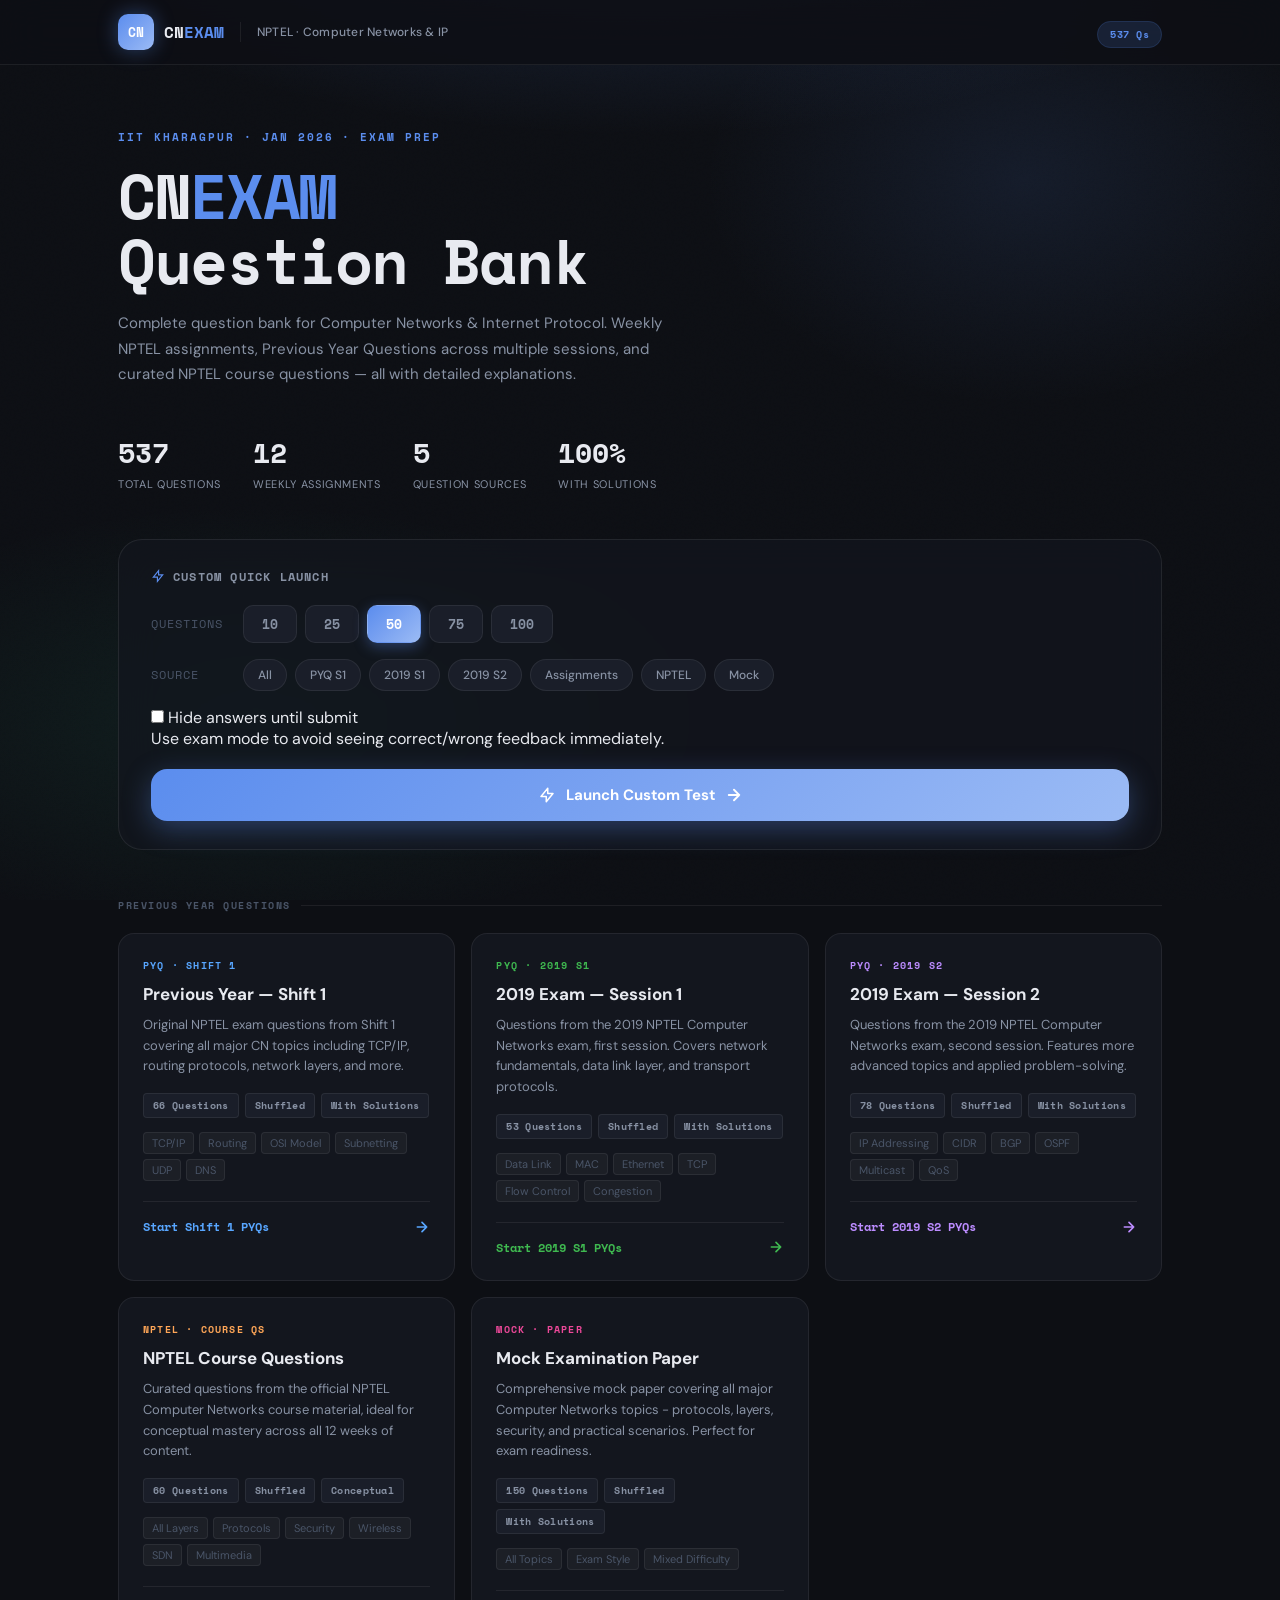
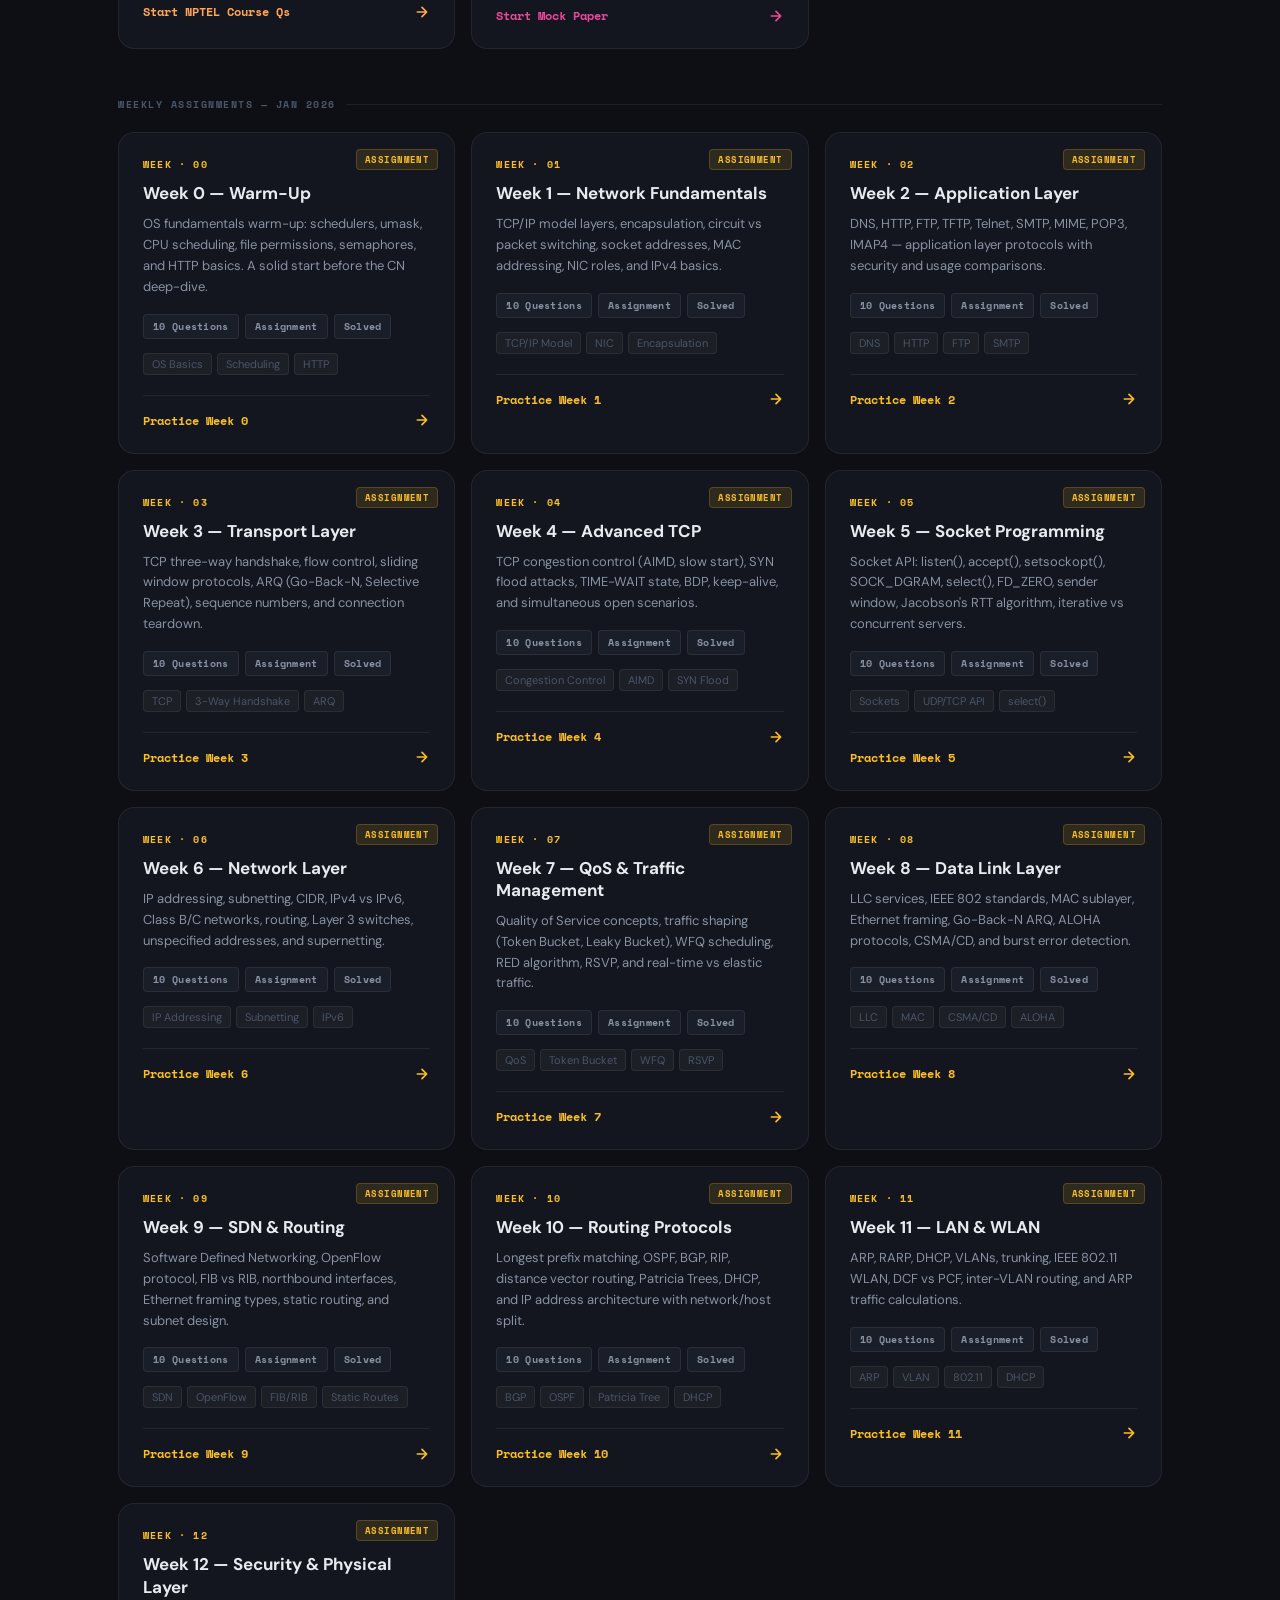
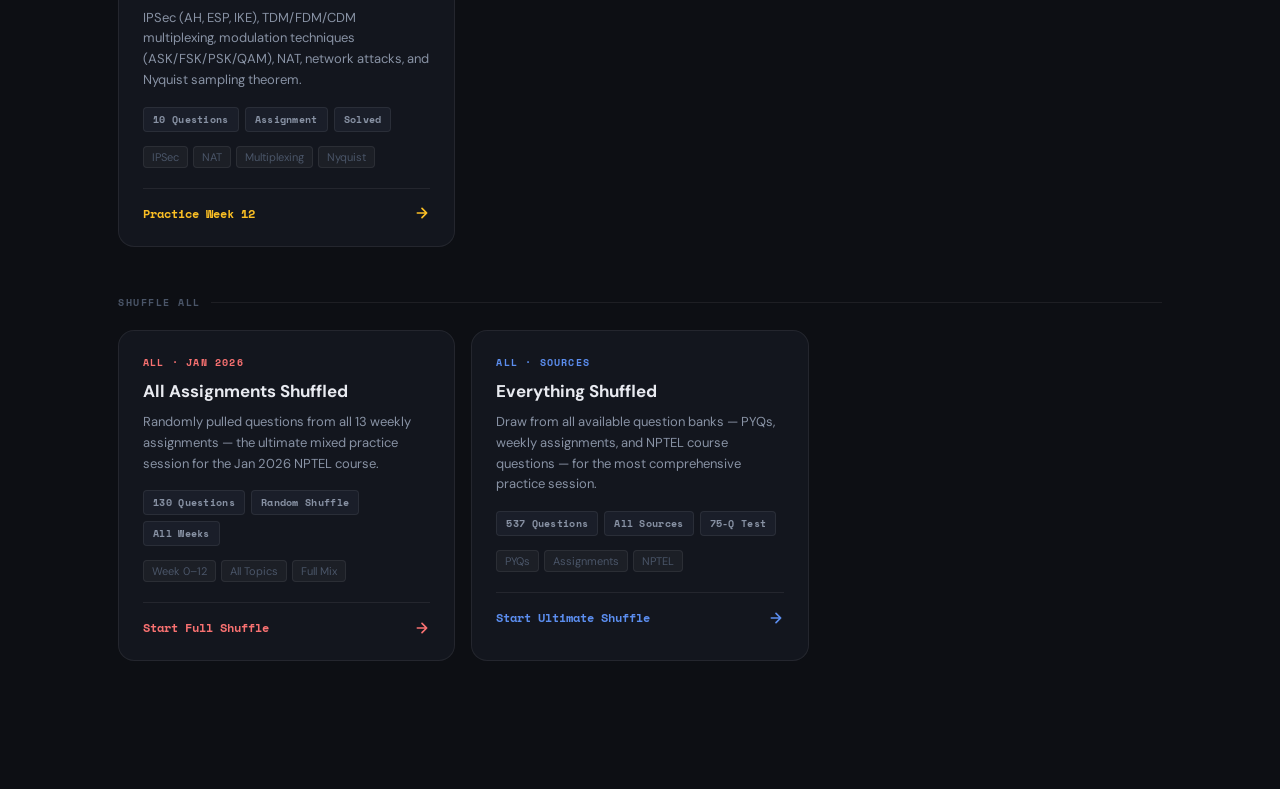
==== commit fcc453a1: "feat: Enhance question handling and answer normalization - Added functionality to hide correct/wrong" ====
--- a/CNEXAM/index.html
+++ b/CNEXAM/index.html
@@ -1,13 +1,17 @@
 <!DOCTYPE html>
 <html lang="en">
+
 <head>
   <meta charset="UTF-8">
   <meta name="viewport" content="width=device-width, initial-scale=1.0">
   <title>CNEXAM — Computer Networks Exam Prep</title>
-  <meta name="description" content="NPTEL Computer Networks & Internet Protocol exam preparation with PYQs, weekly assignments, and practice tests.">
+  <meta name="description"
+    content="NPTEL Computer Networks & Internet Protocol exam preparation with PYQs, weekly assignments, and practice tests.">
   <link rel="preconnect" href="https://fonts.googleapis.com">
   <link rel="preconnect" href="https://fonts.gstatic.com" crossorigin>
-  <link href="https://fonts.googleapis.com/css2?family=Space+Mono:wght@400;700&family=DM+Sans:wght@300;400;500;600;700&display=swap" rel="stylesheet">
+  <link
+    href="https://fonts.googleapis.com/css2?family=Space+Mono:wght@400;700&family=DM+Sans:wght@300;400;500;600;700&display=swap"
+    rel="stylesheet">
   <link rel="stylesheet" href="css/reset.css">
   <link rel="stylesheet" href="css/variables.css">
   <link rel="stylesheet" href="css/layout.css">
@@ -18,116 +22,215 @@
   <link rel="stylesheet" href="css/responsive.css">
   <style>
     /* ── HOME REDESIGN ─────────────────────────── */
-    body { font-family: var(--sans); background: var(--bg); color: var(--text); }
-
-    .home-screen { min-height: 100vh; position: relative; overflow: hidden; }
+    body {
+      font-family: var(--sans);
+      background: var(--bg);
+      color: var(--text);
+    }
+
+    .home-screen {
+      min-height: 100vh;
+      position: relative;
+      overflow: hidden;
+    }
 
     /* Ambient background */
     .home-bg {
-      position: fixed; inset: 0; z-index: 0; pointer-events: none;
+      position: fixed;
+      inset: 0;
+      z-index: 0;
+      pointer-events: none;
       background:
         var(--gradient-glow),
-        radial-gradient(ellipse 60% 40% at 20% 80%, rgba(52,211,153,0.08) 0%, transparent 60%),
-        radial-gradient(ellipse 50% 50% at 80% 20%, rgba(91,141,238,0.10) 0%, transparent 50%),
+        radial-gradient(ellipse 60% 40% at 20% 80%, rgba(52, 211, 153, 0.08) 0%, transparent 60%),
+        radial-gradient(ellipse 50% 50% at 80% 20%, rgba(91, 141, 238, 0.10) 0%, transparent 50%),
         var(--bg);
     }
+
     .home-bg::before {
-      content: ''; position: absolute; inset: 0;
+      content: '';
+      position: absolute;
+      inset: 0;
       background: url("data:image/svg+xml,%3Csvg viewBox='0 0 400 400' xmlns='http://www.w3.org/2000/svg'%3E%3Cfilter id='noiseFilter'%3E%3CfeTurbulence type='fractalNoise' baseFrequency='0.9' numOctaves='3' stitchTiles='stitch'/%3E%3C/filter%3E%3Crect width='100%25' height='100%25' filter='url(%23noiseFilter)'/%3E%3C/svg%3E");
-      opacity: 0.025; mix-blend-mode: overlay;
+      opacity: 0.025;
+      mix-blend-mode: overlay;
     }
 
     /* ── SITE HEADER ───────────────────────────── */
     .site-header {
-      position: relative; z-index: 10;
+      position: relative;
+      z-index: 10;
       border-bottom: 1px solid var(--border);
-      background: rgba(13,15,20,0.85);
+      background: rgba(13, 15, 20, 0.85);
       backdrop-filter: blur(20px);
     }
+
     .header-inner {
-      max-width: 1100px; margin: 0 auto;
+      max-width: 1100px;
+      margin: 0 auto;
       padding: 14px 28px;
-      display: flex; align-items: center; gap: 16px;
-    }
+      display: flex;
+      align-items: center;
+      gap: 16px;
+    }
+
     .header-logo {
-      display: flex; align-items: center; gap: 10px;
-    }
+      display: flex;
+      align-items: center;
+      gap: 10px;
+    }
+
     .logo-mark {
-      width: 36px; height: 36px;
+      width: 36px;
+      height: 36px;
       background: var(--gradient-accent);
       border-radius: 10px;
-      font-family: var(--mono); font-size: 13px; font-weight: 700; color: #fff;
-      display: flex; align-items: center; justify-content: center;
-      box-shadow: 0 0 20px rgba(91,141,238,0.4);
-    }
+      font-family: var(--mono);
+      font-size: 13px;
+      font-weight: 700;
+      color: #fff;
+      display: flex;
+      align-items: center;
+      justify-content: center;
+      box-shadow: 0 0 20px rgba(91, 141, 238, 0.4);
+    }
+
     .logo-text {
-      font-family: var(--mono); font-size: 16px; font-weight: 700; color: var(--text);
-    }
-    .logo-text span { color: var(--accent); }
+      font-family: var(--mono);
+      font-size: 16px;
+      font-weight: 700;
+      color: var(--text);
+    }
+
+    .logo-text span {
+      color: var(--accent);
+    }
+
     .header-divider {
-      width: 1px; height: 20px; background: var(--border);
-    }
+      width: 1px;
+      height: 20px;
+      background: var(--border);
+    }
+
     .header-subtitle {
-      font-size: 12px; color: var(--text-muted); font-weight: 500; letter-spacing: 0.02em;
-    }
-    .header-right { margin-left: auto; }
+      font-size: 12px;
+      color: var(--text-muted);
+      font-weight: 500;
+      letter-spacing: 0.02em;
+    }
+
+    .header-right {
+      margin-left: auto;
+    }
+
     .header-badge {
-      font-family: var(--mono); font-size: 10px; font-weight: 700;
-      color: var(--accent); border: 1px solid var(--accent-dim);
-      background: var(--accent-dim); padding: 5px 12px; border-radius: 100px;
+      font-family: var(--mono);
+      font-size: 10px;
+      font-weight: 700;
+      color: var(--accent);
+      border: 1px solid var(--accent-dim);
+      background: var(--accent-dim);
+      padding: 5px 12px;
+      border-radius: 100px;
       letter-spacing: 0.05em;
     }
 
     /* ── HERO ──────────────────────────────────── */
     .home-hero {
-      position: relative; z-index: 1;
-      max-width: 1100px; margin: 0 auto;
+      position: relative;
+      z-index: 1;
+      max-width: 1100px;
+      margin: 0 auto;
       padding: 64px 28px 48px;
     }
+
     .hero-eyebrow {
-      font-family: var(--mono); font-size: 11px; font-weight: 700;
-      letter-spacing: 0.18em; text-transform: uppercase;
-      color: var(--accent); margin-bottom: 18px;
-    }
+      font-family: var(--mono);
+      font-size: 11px;
+      font-weight: 700;
+      letter-spacing: 0.18em;
+      text-transform: uppercase;
+      color: var(--accent);
+      margin-bottom: 18px;
+    }
+
     .hero-title {
       font-family: var(--mono);
       font-size: clamp(36px, 6vw, 62px);
-      font-weight: 700; line-height: 1.05;
-      letter-spacing: -0.03em; margin-bottom: 18px;
-    }
-    .hero-title em { color: var(--accent); font-style: normal; }
+      font-weight: 700;
+      line-height: 1.05;
+      letter-spacing: -0.03em;
+      margin-bottom: 18px;
+    }
+
+    .hero-title em {
+      color: var(--accent);
+      font-style: normal;
+    }
+
     .hero-desc {
-      font-size: 15px; color: var(--text-muted); line-height: 1.7;
-      max-width: 580px; margin-bottom: 44px;
-    }
+      font-size: 15px;
+      color: var(--text-muted);
+      line-height: 1.7;
+      max-width: 580px;
+      margin-bottom: 44px;
+    }
+
     .hero-stats {
-      display: flex; gap: 32px; flex-wrap: wrap;
-    }
+      display: flex;
+      gap: 32px;
+      flex-wrap: wrap;
+    }
+
     .hero-stat {
-      display: flex; flex-direction: column; gap: 4px;
-    }
+      display: flex;
+      flex-direction: column;
+      gap: 4px;
+    }
+
     .hero-stat-val {
-      font-family: var(--mono); font-size: 28px; font-weight: 700; color: var(--text);
-    }
+      font-family: var(--mono);
+      font-size: 28px;
+      font-weight: 700;
+      color: var(--text);
+    }
+
     .hero-stat-label {
-      font-size: 11px; color: var(--text-muted); text-transform: uppercase; letter-spacing: 0.06em;
+      font-size: 11px;
+      color: var(--text-muted);
+      text-transform: uppercase;
+      letter-spacing: 0.06em;
     }
 
     /* ── SETS GRID ─────────────────────────────── */
     .sets-section {
-      position: relative; z-index: 1;
-      max-width: 1100px; margin: 0 auto;
+      position: relative;
+      z-index: 1;
+      max-width: 1100px;
+      margin: 0 auto;
       padding: 0 28px 80px;
     }
+
     .sets-section-label {
-      font-family: var(--mono); font-size: 10px; font-weight: 700;
-      letter-spacing: 0.15em; text-transform: uppercase;
-      color: var(--text-faint); margin-bottom: 20px;
-      display: flex; align-items: center; gap: 10px;
-    }
+      font-family: var(--mono);
+      font-size: 10px;
+      font-weight: 700;
+      letter-spacing: 0.15em;
+      text-transform: uppercase;
+      color: var(--text-faint);
+      margin-bottom: 20px;
+      display: flex;
+      align-items: center;
+      gap: 10px;
+    }
+
     .sets-section-label::after {
-      content: ''; flex: 1; height: 1px; background: var(--border);
-    }
+      content: '';
+      flex: 1;
+      height: 1px;
+      background: var(--border);
+    }
+
     .sets-grid {
       display: grid;
       grid-template-columns: repeat(auto-fill, minmax(320px, 1fr));
@@ -147,78 +250,136 @@
       overflow: hidden;
       display: block;
     }
+
     .set-card::before {
-      content: ''; position: absolute; inset: 0;
+      content: '';
+      position: absolute;
+      inset: 0;
       background: var(--card-accent-color, transparent);
-      opacity: 0; transition: opacity 0.3s ease;
+      opacity: 0;
+      transition: opacity 0.3s ease;
       pointer-events: none;
     }
+
     .set-card:hover {
       transform: translateY(-3px);
       border-color: var(--card-color, var(--border-mid));
-      box-shadow: 0 12px 32px rgba(0,0,0,0.4), 0 0 0 1px var(--card-color, transparent);
-    }
-    .set-card:hover::before { opacity: 1; }
-    .set-card:active { transform: translateY(-1px); }
+      box-shadow: 0 12px 32px rgba(0, 0, 0, 0.4), 0 0 0 1px var(--card-color, transparent);
+    }
+
+    .set-card:hover::before {
+      opacity: 1;
+    }
+
+    .set-card:active {
+      transform: translateY(-1px);
+    }
 
     .set-card-number {
-      font-family: var(--mono); font-size: 10px; font-weight: 700;
+      font-family: var(--mono);
+      font-size: 10px;
+      font-weight: 700;
       color: var(--card-color, var(--text-faint));
-      letter-spacing: 0.12em; text-transform: uppercase;
+      letter-spacing: 0.12em;
+      text-transform: uppercase;
       margin-bottom: 10px;
     }
+
     .set-card-title {
-      font-size: 17px; font-weight: 700; color: var(--text);
-      margin-bottom: 10px; line-height: 1.3;
-    }
+      font-size: 17px;
+      font-weight: 700;
+      color: var(--text);
+      margin-bottom: 10px;
+      line-height: 1.3;
+    }
+
     .set-card-desc {
-      font-size: 13px; color: var(--text-muted); line-height: 1.6;
+      font-size: 13px;
+      color: var(--text-muted);
+      line-height: 1.6;
       margin-bottom: 16px;
     }
+
     .set-card-meta {
-      display: flex; gap: 6px; flex-wrap: wrap; margin-bottom: 14px;
-    }
+      display: flex;
+      gap: 6px;
+      flex-wrap: wrap;
+      margin-bottom: 14px;
+    }
+
     .meta-chip {
-      font-family: var(--mono); font-size: 10px; font-weight: 700;
-      padding: 4px 9px; border-radius: 4px;
-      background: var(--bg-elevated); border: 1px solid var(--border);
-      color: var(--text-muted); letter-spacing: 0.03em;
-    }
+      font-family: var(--mono);
+      font-size: 10px;
+      font-weight: 700;
+      padding: 4px 9px;
+      border-radius: 4px;
+      background: var(--bg-elevated);
+      border: 1px solid var(--border);
+      color: var(--text-muted);
+      letter-spacing: 0.03em;
+    }
+
     .set-card-tags {
-      display: flex; gap: 5px; flex-wrap: wrap; margin-bottom: 20px;
-    }
+      display: flex;
+      gap: 5px;
+      flex-wrap: wrap;
+      margin-bottom: 20px;
+    }
+
     .tag {
-      font-size: 11px; padding: 3px 8px; border-radius: 4px;
-      background: rgba(255,255,255,0.04); border: 1px solid var(--border);
+      font-size: 11px;
+      padding: 3px 8px;
+      border-radius: 4px;
+      background: rgba(255, 255, 255, 0.04);
+      border: 1px solid var(--border);
       color: var(--text-faint);
     }
+
     .set-card-cta {
-      display: flex; align-items: center; justify-content: space-between;
-      font-family: var(--mono); font-size: 12px; font-weight: 700;
+      display: flex;
+      align-items: center;
+      justify-content: space-between;
+      font-family: var(--mono);
+      font-size: 12px;
+      font-weight: 700;
       color: var(--card-color, var(--accent));
-      padding-top: 16px; border-top: 1px solid var(--border);
-    }
+      padding-top: 16px;
+      border-top: 1px solid var(--border);
+    }
+
     .set-card-cta svg {
       transition: transform 0.25s ease;
     }
-    .set-card:hover .set-card-cta svg { transform: translateX(4px); }
+
+    .set-card:hover .set-card-cta svg {
+      transform: translateX(4px);
+    }
 
     /* Assignment badge on card */
     .card-assignment-flag {
-      position: absolute; top: 16px; right: 16px;
-      font-family: var(--mono); font-size: 9px; font-weight: 700;
-      padding: 3px 8px; border-radius: 4px;
-      color: var(--warn); background: var(--warn-dim);
-      border: 1px solid rgba(251,191,36,0.2);
+      position: absolute;
+      top: 16px;
+      right: 16px;
+      font-family: var(--mono);
+      font-size: 9px;
+      font-weight: 700;
+      padding: 3px 8px;
+      border-radius: 4px;
+      color: var(--warn);
+      background: var(--warn-dim);
+      border: 1px solid rgba(251, 191, 36, 0.2);
       letter-spacing: 0.05em;
     }
 
     /* Quick Launch bar */
     .quick-launch {
-      position: relative; z-index: 1;
-      max-width: 1100px; margin: 0 auto;
+      position: relative;
+      z-index: 1;
+      max-width: 1100px;
+      margin: 0 auto;
       padding: 0 28px 48px;
     }
+
     .quick-launch-inner {
       background: var(--glass-bg);
       border: 1px solid var(--glass-border);
@@ -226,72 +387,154 @@
       border-radius: var(--radius-xl);
       padding: 28px 32px;
     }
+
     .quick-launch-title {
-      font-family: var(--mono); font-size: 12px; font-weight: 700;
-      letter-spacing: 0.1em; text-transform: uppercase;
-      color: var(--text-muted); margin-bottom: 20px;
-      display: flex; align-items: center; gap: 8px;
-    }
-    .quick-launch-title svg { color: var(--accent); }
+      font-family: var(--mono);
+      font-size: 12px;
+      font-weight: 700;
+      letter-spacing: 0.1em;
+      text-transform: uppercase;
+      color: var(--text-muted);
+      margin-bottom: 20px;
+      display: flex;
+      align-items: center;
+      gap: 8px;
+    }
+
+    .quick-launch-title svg {
+      color: var(--accent);
+    }
+
     .ql-row {
-      display: flex; gap: 12px; flex-wrap: wrap; align-items: center; margin-bottom: 16px;
-    }
+      display: flex;
+      gap: 12px;
+      flex-wrap: wrap;
+      align-items: center;
+      margin-bottom: 16px;
+    }
+
     .ql-label {
-      font-size: 12px; font-family: var(--mono); color: var(--text-faint);
-      text-transform: uppercase; letter-spacing: 0.08em;
+      font-size: 12px;
+      font-family: var(--mono);
+      color: var(--text-faint);
+      text-transform: uppercase;
+      letter-spacing: 0.08em;
       min-width: 80px;
     }
-    .ql-options { display: flex; gap: 8px; flex-wrap: wrap; }
+
+    .ql-options {
+      display: flex;
+      gap: 8px;
+      flex-wrap: wrap;
+    }
+
     .ql-btn {
-      padding: 8px 18px; border-radius: var(--radius-md);
-      font-size: 13px; font-weight: 600; font-family: var(--mono);
-      color: var(--text-muted); background: var(--bg-elevated);
-      border: 1px solid var(--border); transition: all 0.2s ease;
-    }
-    .ql-btn:hover { color: var(--text); border-color: var(--border-mid); }
+      padding: 8px 18px;
+      border-radius: var(--radius-md);
+      font-size: 13px;
+      font-weight: 600;
+      font-family: var(--mono);
+      color: var(--text-muted);
+      background: var(--bg-elevated);
+      border: 1px solid var(--border);
+      transition: all 0.2s ease;
+    }
+
+    .ql-btn:hover {
+      color: var(--text);
+      border-color: var(--border-mid);
+    }
+
     .ql-btn.active {
-      color: #fff; background: var(--gradient-accent);
+      color: #fff;
+      background: var(--gradient-accent);
       border-color: transparent;
-      box-shadow: 0 4px 14px rgba(91,141,238,0.35);
-    }
+      box-shadow: 0 4px 14px rgba(91, 141, 238, 0.35);
+    }
+
     .ql-source-btn {
-      padding: 7px 14px; border-radius: 100px;
-      font-size: 12px; font-weight: 500;
-      color: var(--text-muted); background: var(--bg-elevated);
-      border: 1px solid var(--border); transition: all 0.2s ease;
-    }
-    .ql-source-btn:hover { color: var(--text); border-color: var(--border-mid); }
+      padding: 7px 14px;
+      border-radius: 100px;
+      font-size: 12px;
+      font-weight: 500;
+      color: var(--text-muted);
+      background: var(--bg-elevated);
+      border: 1px solid var(--border);
+      transition: all 0.2s ease;
+    }
+
+    .ql-source-btn:hover {
+      color: var(--text);
+      border-color: var(--border-mid);
+    }
+
     .ql-source-btn.active {
-      color: #fff; background: var(--accent);
+      color: #fff;
+      background: var(--accent);
       border-color: var(--accent);
-      box-shadow: 0 4px 12px rgba(91,141,238,0.3);
-    }
+      box-shadow: 0 4px 12px rgba(91, 141, 238, 0.3);
+    }
+
     .ql-launch-btn {
-      display: flex; align-items: center; gap: 10px;
-      width: 100%; padding: 16px 28px;
-      background: var(--gradient-accent); color: #fff;
-      font-size: 15px; font-weight: 700; border-radius: var(--radius-lg);
+      display: flex;
+      align-items: center;
+      gap: 10px;
+      width: 100%;
+      padding: 16px 28px;
+      background: var(--gradient-accent);
+      color: #fff;
+      font-size: 15px;
+      font-weight: 700;
+      border-radius: var(--radius-lg);
       transition: all 0.3s ease;
-      box-shadow: 0 8px 28px rgba(91,141,238,0.35);
-      margin-top: 20px; justify-content: center;
-    }
+      box-shadow: 0 8px 28px rgba(91, 141, 238, 0.35);
+      margin-top: 20px;
+      justify-content: center;
+    }
+
     .ql-launch-btn:hover {
       transform: translateY(-2px);
-      box-shadow: 0 12px 36px rgba(91,141,238,0.45);
-    }
-    .ql-launch-btn:hover svg { transform: translateX(4px); }
-    .ql-launch-btn svg { transition: transform 0.3s ease; }
+      box-shadow: 0 12px 36px rgba(91, 141, 238, 0.45);
+    }
+
+    .ql-launch-btn:hover svg {
+      transform: translateX(4px);
+    }
+
+    .ql-launch-btn svg {
+      transition: transform 0.3s ease;
+    }
 
     @media (max-width: 640px) {
-      .header-inner { padding: 12px 16px; }
-      .home-hero { padding: 40px 16px 32px; }
-      .sets-section, .quick-launch { padding-left: 16px; padding-right: 16px; }
-      .sets-grid { grid-template-columns: 1fr; }
-      .hero-stats { gap: 20px; }
-      .hero-stat-val { font-size: 22px; }
+      .header-inner {
+        padding: 12px 16px;
+      }
+
+      .home-hero {
+        padding: 40px 16px 32px;
+      }
+
+      .sets-section,
+      .quick-launch {
+        padding-left: 16px;
+        padding-right: 16px;
+      }
+
+      .sets-grid {
+        grid-template-columns: 1fr;
+      }
+
+      .hero-stats {
+        gap: 20px;
+      }
+
+      .hero-stat-val {
+        font-size: 22px;
+      }
     }
   </style>
 </head>
+
 <body>
 
   <!-- HOME SCREEN -->
@@ -317,12 +560,18 @@
     <div class="home-hero">
       <div class="hero-eyebrow">IIT Kharagpur · Jan 2026 · Exam Prep</div>
       <h1 class="hero-title">CN<em>EXAM</em><br>Question Bank</h1>
-      <p class="hero-desc">Complete question bank for Computer Networks & Internet Protocol. Weekly NPTEL assignments, Previous Year Questions across multiple sessions, and curated NPTEL course questions — all with detailed explanations.</p>
+      <p class="hero-desc">Complete question bank for Computer Networks & Internet Protocol. Weekly NPTEL assignments,
+        Previous Year Questions across multiple sessions, and curated NPTEL course questions — all with detailed
+        explanations.</p>
       <div class="hero-stats" id="heroStats">
-        <div class="hero-stat"><span class="hero-stat-val">—</span><span class="hero-stat-label">Total Questions</span></div>
-        <div class="hero-stat"><span class="hero-stat-val">12</span><span class="hero-stat-label">Weekly Assignments</span></div>
-        <div class="hero-stat"><span class="hero-stat-val">5</span><span class="hero-stat-label">Question Sources</span></div>
-        <div class="hero-stat"><span class="hero-stat-val">100%</span><span class="hero-stat-label">With Solutions</span></div>
+        <div class="hero-stat"><span class="hero-stat-val">—</span><span class="hero-stat-label">Total Questions</span>
+        </div>
+        <div class="hero-stat"><span class="hero-stat-val">12</span><span class="hero-stat-label">Weekly
+            Assignments</span></div>
+        <div class="hero-stat"><span class="hero-stat-val">5</span><span class="hero-stat-label">Question Sources</span>
+        </div>
+        <div class="hero-stat"><span class="hero-stat-val">100%</span><span class="hero-stat-label">With
+            Solutions</span></div>
       </div>
     </div>
 
@@ -330,7 +579,9 @@
     <div class="quick-launch">
       <div class="quick-launch-inner">
         <div class="quick-launch-title">
-          <svg width="14" height="14" viewBox="0 0 24 24" fill="none" stroke="currentColor" stroke-width="2"><path d="M13 10V3L4 14h7v7l9-11h-7z"/></svg>
+          <svg width="14" height="14" viewBox="0 0 24 24" fill="none" stroke="currentColor" stroke-width="2">
+            <path d="M13 10V3L4 14h7v7l9-11h-7z" />
+          </svg>
           Custom Quick Launch
         </div>
         <div class="ql-row">
@@ -355,10 +606,23 @@
             <button class="ql-source-btn" data-source="MOCK">Mock</button>
           </div>
         </div>
+        <div class="ql-toggle-row">
+          <label class="ql-toggle-label">
+            <input type="checkbox" id="toggleHideAnswers" onchange="App.setHideAnswers(this.checked)">
+            Hide answers until submit
+          </label>
+          <p class="ql-toggle-help">Use exam mode to avoid seeing correct/wrong feedback immediately.</p>
+        </div>
         <button class="ql-launch-btn" onclick="App.start()">
-          <svg width="18" height="18" viewBox="0 0 24 24" fill="none"><path d="M13 10V3L4 14h7v7l9-11h-7z" stroke="currentColor" stroke-width="2" stroke-linecap="round" stroke-linejoin="round"/></svg>
+          <svg width="18" height="18" viewBox="0 0 24 24" fill="none">
+            <path d="M13 10V3L4 14h7v7l9-11h-7z" stroke="currentColor" stroke-width="2" stroke-linecap="round"
+              stroke-linejoin="round" />
+          </svg>
           Launch Custom Test
-          <svg width="18" height="18" viewBox="0 0 24 24" fill="none"><path d="M5 12h14M12 5l7 7-7 7" stroke="currentColor" stroke-width="2.5" stroke-linecap="round" stroke-linejoin="round"/></svg>
+          <svg width="18" height="18" viewBox="0 0 24 24" fill="none">
+            <path d="M5 12h14M12 5l7 7-7 7" stroke="currentColor" stroke-width="2.5" stroke-linecap="round"
+              stroke-linejoin="round" />
+          </svg>
         </button>
       </div>
     </div>
@@ -369,10 +633,11 @@
       <div class="sets-grid" id="pyqGrid">
 
         <div class="set-card" style="--card-color:#58a6ff; --card-accent-color:rgba(88,166,255,0.04)"
-             onclick="App.startFromCard('PYQS', 50)">
+          onclick="App.startFromCard('PYQS', 50)">
           <div class="set-card-number">PYQ · Shift 1</div>
           <div class="set-card-title">Previous Year — Shift 1</div>
-          <div class="set-card-desc">Original NPTEL exam questions from Shift 1 covering all major CN topics including TCP/IP, routing protocols, network layers, and more.</div>
+          <div class="set-card-desc">Original NPTEL exam questions from Shift 1 covering all major CN topics including
+            TCP/IP, routing protocols, network layers, and more.</div>
           <div class="set-card-meta">
             <span class="meta-chip" id="pyqs-count">— Questions</span>
             <span class="meta-chip">Shuffled</span>
@@ -384,15 +649,19 @@
           </div>
           <div class="set-card-cta">
             Start Shift 1 PYQs
-            <svg width="16" height="16" viewBox="0 0 24 24" fill="none"><path d="M5 12h14M12 5l7 7-7 7" stroke="currentColor" stroke-width="2.5" stroke-linecap="round" stroke-linejoin="round"/></svg>
+            <svg width="16" height="16" viewBox="0 0 24 24" fill="none">
+              <path d="M5 12h14M12 5l7 7-7 7" stroke="currentColor" stroke-width="2.5" stroke-linecap="round"
+                stroke-linejoin="round" />
+            </svg>
           </div>
         </div>
 
         <div class="set-card" style="--card-color:#3fb950; --card-accent-color:rgba(63,185,80,0.04)"
-             onclick="App.startFromCard('PYQ2019', 50)">
+          onclick="App.startFromCard('PYQ2019', 50)">
           <div class="set-card-number">PYQ · 2019 S1</div>
           <div class="set-card-title">2019 Exam — Session 1</div>
-          <div class="set-card-desc">Questions from the 2019 NPTEL Computer Networks exam, first session. Covers network fundamentals, data link layer, and transport protocols.</div>
+          <div class="set-card-desc">Questions from the 2019 NPTEL Computer Networks exam, first session. Covers network
+            fundamentals, data link layer, and transport protocols.</div>
           <div class="set-card-meta">
             <span class="meta-chip" id="pyq2019-count">— Questions</span>
             <span class="meta-chip">Shuffled</span>
@@ -404,15 +673,19 @@
           </div>
           <div class="set-card-cta">
             Start 2019 S1 PYQs
-            <svg width="16" height="16" viewBox="0 0 24 24" fill="none"><path d="M5 12h14M12 5l7 7-7 7" stroke="currentColor" stroke-width="2.5" stroke-linecap="round" stroke-linejoin="round"/></svg>
+            <svg width="16" height="16" viewBox="0 0 24 24" fill="none">
+              <path d="M5 12h14M12 5l7 7-7 7" stroke="currentColor" stroke-width="2.5" stroke-linecap="round"
+                stroke-linejoin="round" />
+            </svg>
           </div>
         </div>
 
         <div class="set-card" style="--card-color:#bc8cff; --card-accent-color:rgba(188,140,255,0.04)"
-             onclick="App.startFromCard('PYQ2019S2', 50)">
+          onclick="App.startFromCard('PYQ2019S2', 50)">
           <div class="set-card-number">PYQ · 2019 S2</div>
           <div class="set-card-title">2019 Exam — Session 2</div>
-          <div class="set-card-desc">Questions from the 2019 NPTEL Computer Networks exam, second session. Features more advanced topics and applied problem-solving.</div>
+          <div class="set-card-desc">Questions from the 2019 NPTEL Computer Networks exam, second session. Features more
+            advanced topics and applied problem-solving.</div>
           <div class="set-card-meta">
             <span class="meta-chip" id="pyq2019s2-count">— Questions</span>
             <span class="meta-chip">Shuffled</span>
@@ -424,15 +697,19 @@
           </div>
           <div class="set-card-cta">
             Start 2019 S2 PYQs
-            <svg width="16" height="16" viewBox="0 0 24 24" fill="none"><path d="M5 12h14M12 5l7 7-7 7" stroke="currentColor" stroke-width="2.5" stroke-linecap="round" stroke-linejoin="round"/></svg>
+            <svg width="16" height="16" viewBox="0 0 24 24" fill="none">
+              <path d="M5 12h14M12 5l7 7-7 7" stroke="currentColor" stroke-width="2.5" stroke-linecap="round"
+                stroke-linejoin="round" />
+            </svg>
           </div>
         </div>
 
         <div class="set-card" style="--card-color:#ffa657; --card-accent-color:rgba(255,166,87,0.04)"
-             onclick="App.startFromCard('NPTELCN', 50)">
+          onclick="App.startFromCard('NPTELCN', 50)">
           <div class="set-card-number">NPTEL · Course Qs</div>
           <div class="set-card-title">NPTEL Course Questions</div>
-          <div class="set-card-desc">Curated questions from the official NPTEL Computer Networks course material, ideal for conceptual mastery across all 12 weeks of content.</div>
+          <div class="set-card-desc">Curated questions from the official NPTEL Computer Networks course material, ideal
+            for conceptual mastery across all 12 weeks of content.</div>
           <div class="set-card-meta">
             <span class="meta-chip" id="nptelcn-count">— Questions</span>
             <span class="meta-chip">Shuffled</span>
@@ -444,26 +721,34 @@
           </div>
           <div class="set-card-cta">
             Start NPTEL Course Qs
-            <svg width="16" height="16" viewBox="0 0 24 24" fill="none"><path d="M5 12h14M12 5l7 7-7 7" stroke="currentColor" stroke-width="2.5" stroke-linecap="round" stroke-linejoin="round"/></svg>
+            <svg width="16" height="16" viewBox="0 0 24 24" fill="none">
+              <path d="M5 12h14M12 5l7 7-7 7" stroke="currentColor" stroke-width="2.5" stroke-linecap="round"
+                stroke-linejoin="round" />
+            </svg>
           </div>
         </div>
 
         <div class="set-card" style="--card-color:#ec4899; --card-accent-color:rgba(236,72,153,0.04)"
-             onclick="App.startFromCard('MOCK', 150)">
+          onclick="App.startFromCard('MOCK', 150)">
           <div class="set-card-number">Mock · Paper</div>
           <div class="set-card-title">Mock Examination Paper</div>
-          <div class="set-card-desc">Comprehensive mock paper covering all major Computer Networks topics - protocols, layers, security, and practical scenarios. Perfect for exam readiness.</div>
+          <div class="set-card-desc">Comprehensive mock paper covering all major Computer Networks topics - protocols,
+            layers, security, and practical scenarios. Perfect for exam readiness.</div>
           <div class="set-card-meta">
             <span class="meta-chip" id="mock-count">150 Questions</span>
             <span class="meta-chip">Shuffled</span>
             <span class="meta-chip">With Solutions</span>
           </div>
           <div class="set-card-tags">
-            <span class="tag">All Topics</span><span class="tag">Exam Style</span><span class="tag">Mixed Difficulty</span>
+            <span class="tag">All Topics</span><span class="tag">Exam Style</span><span class="tag">Mixed
+              Difficulty</span>
           </div>
           <div class="set-card-cta">
             Start Mock Paper
-            <svg width="16" height="16" viewBox="0 0 24 24" fill="none"><path d="M5 12h14M12 5l7 7-7 7" stroke="currentColor" stroke-width="2.5" stroke-linecap="round" stroke-linejoin="round"/></svg>
+            <svg width="16" height="16" viewBox="0 0 24 24" fill="none">
+              <path d="M5 12h14M12 5l7 7-7 7" stroke="currentColor" stroke-width="2.5" stroke-linecap="round"
+                stroke-linejoin="round" />
+            </svg>
           </div>
         </div>
 
@@ -474,11 +759,12 @@
       <div class="sets-grid" id="assignmentGrid">
 
         <div class="set-card" style="--card-color:#fbbf24; --card-accent-color:rgba(251,191,36,0.04)"
-             onclick="App.startFromCard('CNIP-W0', 10)">
+          onclick="App.startFromCard('CNIP-W0', 10)">
           <div class="card-assignment-flag">ASSIGNMENT</div>
           <div class="set-card-number">Week · 00</div>
           <div class="set-card-title">Week 0 — Warm-Up</div>
-          <div class="set-card-desc">OS fundamentals warm-up: schedulers, umask, CPU scheduling, file permissions, semaphores, and HTTP basics. A solid start before the CN deep-dive.</div>
+          <div class="set-card-desc">OS fundamentals warm-up: schedulers, umask, CPU scheduling, file permissions,
+            semaphores, and HTTP basics. A solid start before the CN deep-dive.</div>
           <div class="set-card-meta">
             <span class="meta-chip">10 Questions</span>
             <span class="meta-chip">Assignment</span>
@@ -489,16 +775,20 @@
           </div>
           <div class="set-card-cta">
             Practice Week 0
-            <svg width="16" height="16" viewBox="0 0 24 24" fill="none"><path d="M5 12h14M12 5l7 7-7 7" stroke="currentColor" stroke-width="2.5" stroke-linecap="round" stroke-linejoin="round"/></svg>
+            <svg width="16" height="16" viewBox="0 0 24 24" fill="none">
+              <path d="M5 12h14M12 5l7 7-7 7" stroke="currentColor" stroke-width="2.5" stroke-linecap="round"
+                stroke-linejoin="round" />
+            </svg>
           </div>
         </div>
 
         <div class="set-card" style="--card-color:#fbbf24; --card-accent-color:rgba(251,191,36,0.04)"
-             onclick="App.startFromCard('CNIP-W1', 10)">
+          onclick="App.startFromCard('CNIP-W1', 10)">
           <div class="card-assignment-flag">ASSIGNMENT</div>
           <div class="set-card-number">Week · 01</div>
           <div class="set-card-title">Week 1 — Network Fundamentals</div>
-          <div class="set-card-desc">TCP/IP model layers, encapsulation, circuit vs packet switching, socket addresses, MAC addressing, NIC roles, and IPv4 basics.</div>
+          <div class="set-card-desc">TCP/IP model layers, encapsulation, circuit vs packet switching, socket addresses,
+            MAC addressing, NIC roles, and IPv4 basics.</div>
           <div class="set-card-meta">
             <span class="meta-chip">10 Questions</span>
             <span class="meta-chip">Assignment</span>
@@ -509,36 +799,45 @@
           </div>
           <div class="set-card-cta">
             Practice Week 1
-            <svg width="16" height="16" viewBox="0 0 24 24" fill="none"><path d="M5 12h14M12 5l7 7-7 7" stroke="currentColor" stroke-width="2.5" stroke-linecap="round" stroke-linejoin="round"/></svg>
+            <svg width="16" height="16" viewBox="0 0 24 24" fill="none">
+              <path d="M5 12h14M12 5l7 7-7 7" stroke="currentColor" stroke-width="2.5" stroke-linecap="round"
+                stroke-linejoin="round" />
+            </svg>
           </div>
         </div>
 
         <div class="set-card" style="--card-color:#fbbf24; --card-accent-color:rgba(251,191,36,0.04)"
-             onclick="App.startFromCard('CNIP-W2', 10)">
+          onclick="App.startFromCard('CNIP-W2', 10)">
           <div class="card-assignment-flag">ASSIGNMENT</div>
           <div class="set-card-number">Week · 02</div>
           <div class="set-card-title">Week 2 — Application Layer</div>
-          <div class="set-card-desc">DNS, HTTP, FTP, TFTP, Telnet, SMTP, MIME, POP3, IMAP4 — application layer protocols with security and usage comparisons.</div>
+          <div class="set-card-desc">DNS, HTTP, FTP, TFTP, Telnet, SMTP, MIME, POP3, IMAP4 — application layer protocols
+            with security and usage comparisons.</div>
           <div class="set-card-meta">
             <span class="meta-chip">10 Questions</span>
             <span class="meta-chip">Assignment</span>
             <span class="meta-chip">Solved</span>
           </div>
           <div class="set-card-tags">
-            <span class="tag">DNS</span><span class="tag">HTTP</span><span class="tag">FTP</span><span class="tag">SMTP</span>
+            <span class="tag">DNS</span><span class="tag">HTTP</span><span class="tag">FTP</span><span
+              class="tag">SMTP</span>
           </div>
           <div class="set-card-cta">
             Practice Week 2
-            <svg width="16" height="16" viewBox="0 0 24 24" fill="none"><path d="M5 12h14M12 5l7 7-7 7" stroke="currentColor" stroke-width="2.5" stroke-linecap="round" stroke-linejoin="round"/></svg>
+            <svg width="16" height="16" viewBox="0 0 24 24" fill="none">
+              <path d="M5 12h14M12 5l7 7-7 7" stroke="currentColor" stroke-width="2.5" stroke-linecap="round"
+                stroke-linejoin="round" />
+            </svg>
           </div>
         </div>
 
         <div class="set-card" style="--card-color:#fbbf24; --card-accent-color:rgba(251,191,36,0.04)"
-             onclick="App.startFromCard('CNIP-W3', 10)">
+          onclick="App.startFromCard('CNIP-W3', 10)">
           <div class="card-assignment-flag">ASSIGNMENT</div>
           <div class="set-card-number">Week · 03</div>
           <div class="set-card-title">Week 3 — Transport Layer</div>
-          <div class="set-card-desc">TCP three-way handshake, flow control, sliding window protocols, ARQ (Go-Back-N, Selective Repeat), sequence numbers, and connection teardown.</div>
+          <div class="set-card-desc">TCP three-way handshake, flow control, sliding window protocols, ARQ (Go-Back-N,
+            Selective Repeat), sequence numbers, and connection teardown.</div>
           <div class="set-card-meta">
             <span class="meta-chip">10 Questions</span>
             <span class="meta-chip">Assignment</span>
@@ -549,16 +848,20 @@
           </div>
           <div class="set-card-cta">
             Practice Week 3
-            <svg width="16" height="16" viewBox="0 0 24 24" fill="none"><path d="M5 12h14M12 5l7 7-7 7" stroke="currentColor" stroke-width="2.5" stroke-linecap="round" stroke-linejoin="round"/></svg>
+            <svg width="16" height="16" viewBox="0 0 24 24" fill="none">
+              <path d="M5 12h14M12 5l7 7-7 7" stroke="currentColor" stroke-width="2.5" stroke-linecap="round"
+                stroke-linejoin="round" />
+            </svg>
           </div>
         </div>
 
         <div class="set-card" style="--card-color:#fbbf24; --card-accent-color:rgba(251,191,36,0.04)"
-             onclick="App.startFromCard('CNIP-W4', 10)">
+          onclick="App.startFromCard('CNIP-W4', 10)">
           <div class="card-assignment-flag">ASSIGNMENT</div>
           <div class="set-card-number">Week · 04</div>
           <div class="set-card-title">Week 4 — Advanced TCP</div>
-          <div class="set-card-desc">TCP congestion control (AIMD, slow start), SYN flood attacks, TIME-WAIT state, BDP, keep-alive, and simultaneous open scenarios.</div>
+          <div class="set-card-desc">TCP congestion control (AIMD, slow start), SYN flood attacks, TIME-WAIT state, BDP,
+            keep-alive, and simultaneous open scenarios.</div>
           <div class="set-card-meta">
             <span class="meta-chip">10 Questions</span>
             <span class="meta-chip">Assignment</span>
@@ -569,16 +872,20 @@
           </div>
           <div class="set-card-cta">
             Practice Week 4
-            <svg width="16" height="16" viewBox="0 0 24 24" fill="none"><path d="M5 12h14M12 5l7 7-7 7" stroke="currentColor" stroke-width="2.5" stroke-linecap="round" stroke-linejoin="round"/></svg>
+            <svg width="16" height="16" viewBox="0 0 24 24" fill="none">
+              <path d="M5 12h14M12 5l7 7-7 7" stroke="currentColor" stroke-width="2.5" stroke-linecap="round"
+                stroke-linejoin="round" />
+            </svg>
           </div>
         </div>
 
         <div class="set-card" style="--card-color:#fbbf24; --card-accent-color:rgba(251,191,36,0.04)"
-             onclick="App.startFromCard('CNIP-W5', 10)">
+          onclick="App.startFromCard('CNIP-W5', 10)">
           <div class="card-assignment-flag">ASSIGNMENT</div>
           <div class="set-card-number">Week · 05</div>
           <div class="set-card-title">Week 5 — Socket Programming</div>
-          <div class="set-card-desc">Socket API: listen(), accept(), setsockopt(), SOCK_DGRAM, select(), FD_ZERO, sender window, Jacobson's RTT algorithm, iterative vs concurrent servers.</div>
+          <div class="set-card-desc">Socket API: listen(), accept(), setsockopt(), SOCK_DGRAM, select(), FD_ZERO, sender
+            window, Jacobson's RTT algorithm, iterative vs concurrent servers.</div>
           <div class="set-card-meta">
             <span class="meta-chip">10 Questions</span>
             <span class="meta-chip">Assignment</span>
@@ -589,16 +896,20 @@
           </div>
           <div class="set-card-cta">
             Practice Week 5
-            <svg width="16" height="16" viewBox="0 0 24 24" fill="none"><path d="M5 12h14M12 5l7 7-7 7" stroke="currentColor" stroke-width="2.5" stroke-linecap="round" stroke-linejoin="round"/></svg>
+            <svg width="16" height="16" viewBox="0 0 24 24" fill="none">
+              <path d="M5 12h14M12 5l7 7-7 7" stroke="currentColor" stroke-width="2.5" stroke-linecap="round"
+                stroke-linejoin="round" />
+            </svg>
           </div>
         </div>
 
         <div class="set-card" style="--card-color:#fbbf24; --card-accent-color:rgba(251,191,36,0.04)"
-             onclick="App.startFromCard('CNIP-W6', 10)">
+          onclick="App.startFromCard('CNIP-W6', 10)">
           <div class="card-assignment-flag">ASSIGNMENT</div>
           <div class="set-card-number">Week · 06</div>
           <div class="set-card-title">Week 6 — Network Layer</div>
-          <div class="set-card-desc">IP addressing, subnetting, CIDR, IPv4 vs IPv6, Class B/C networks, routing, Layer 3 switches, unspecified addresses, and supernetting.</div>
+          <div class="set-card-desc">IP addressing, subnetting, CIDR, IPv4 vs IPv6, Class B/C networks, routing, Layer 3
+            switches, unspecified addresses, and supernetting.</div>
           <div class="set-card-meta">
             <span class="meta-chip">10 Questions</span>
             <span class="meta-chip">Assignment</span>
@@ -609,127 +920,160 @@
           </div>
           <div class="set-card-cta">
             Practice Week 6
-            <svg width="16" height="16" viewBox="0 0 24 24" fill="none"><path d="M5 12h14M12 5l7 7-7 7" stroke="currentColor" stroke-width="2.5" stroke-linecap="round" stroke-linejoin="round"/></svg>
+            <svg width="16" height="16" viewBox="0 0 24 24" fill="none">
+              <path d="M5 12h14M12 5l7 7-7 7" stroke="currentColor" stroke-width="2.5" stroke-linecap="round"
+                stroke-linejoin="round" />
+            </svg>
           </div>
         </div>
 
         <div class="set-card" style="--card-color:#fbbf24; --card-accent-color:rgba(251,191,36,0.04)"
-             onclick="App.startFromCard('CNIP-W7', 10)">
+          onclick="App.startFromCard('CNIP-W7', 10)">
           <div class="card-assignment-flag">ASSIGNMENT</div>
           <div class="set-card-number">Week · 07</div>
           <div class="set-card-title">Week 7 — QoS & Traffic Management</div>
-          <div class="set-card-desc">Quality of Service concepts, traffic shaping (Token Bucket, Leaky Bucket), WFQ scheduling, RED algorithm, RSVP, and real-time vs elastic traffic.</div>
+          <div class="set-card-desc">Quality of Service concepts, traffic shaping (Token Bucket, Leaky Bucket), WFQ
+            scheduling, RED algorithm, RSVP, and real-time vs elastic traffic.</div>
           <div class="set-card-meta">
             <span class="meta-chip">10 Questions</span>
             <span class="meta-chip">Assignment</span>
             <span class="meta-chip">Solved</span>
           </div>
           <div class="set-card-tags">
-            <span class="tag">QoS</span><span class="tag">Token Bucket</span><span class="tag">WFQ</span><span class="tag">RSVP</span>
+            <span class="tag">QoS</span><span class="tag">Token Bucket</span><span class="tag">WFQ</span><span
+              class="tag">RSVP</span>
           </div>
           <div class="set-card-cta">
             Practice Week 7
-            <svg width="16" height="16" viewBox="0 0 24 24" fill="none"><path d="M5 12h14M12 5l7 7-7 7" stroke="currentColor" stroke-width="2.5" stroke-linecap="round" stroke-linejoin="round"/></svg>
+            <svg width="16" height="16" viewBox="0 0 24 24" fill="none">
+              <path d="M5 12h14M12 5l7 7-7 7" stroke="currentColor" stroke-width="2.5" stroke-linecap="round"
+                stroke-linejoin="round" />
+            </svg>
           </div>
         </div>
 
         <div class="set-card" style="--card-color:#fbbf24; --card-accent-color:rgba(251,191,36,0.04)"
-             onclick="App.startFromCard('CNIP-W8', 10)">
+          onclick="App.startFromCard('CNIP-W8', 10)">
           <div class="card-assignment-flag">ASSIGNMENT</div>
           <div class="set-card-number">Week · 08</div>
           <div class="set-card-title">Week 8 — Data Link Layer</div>
-          <div class="set-card-desc">LLC services, IEEE 802 standards, MAC sublayer, Ethernet framing, Go-Back-N ARQ, ALOHA protocols, CSMA/CD, and burst error detection.</div>
+          <div class="set-card-desc">LLC services, IEEE 802 standards, MAC sublayer, Ethernet framing, Go-Back-N ARQ,
+            ALOHA protocols, CSMA/CD, and burst error detection.</div>
           <div class="set-card-meta">
             <span class="meta-chip">10 Questions</span>
             <span class="meta-chip">Assignment</span>
             <span class="meta-chip">Solved</span>
           </div>
           <div class="set-card-tags">
-            <span class="tag">LLC</span><span class="tag">MAC</span><span class="tag">CSMA/CD</span><span class="tag">ALOHA</span>
+            <span class="tag">LLC</span><span class="tag">MAC</span><span class="tag">CSMA/CD</span><span
+              class="tag">ALOHA</span>
           </div>
           <div class="set-card-cta">
             Practice Week 8
-            <svg width="16" height="16" viewBox="0 0 24 24" fill="none"><path d="M5 12h14M12 5l7 7-7 7" stroke="currentColor" stroke-width="2.5" stroke-linecap="round" stroke-linejoin="round"/></svg>
+            <svg width="16" height="16" viewBox="0 0 24 24" fill="none">
+              <path d="M5 12h14M12 5l7 7-7 7" stroke="currentColor" stroke-width="2.5" stroke-linecap="round"
+                stroke-linejoin="round" />
+            </svg>
           </div>
         </div>
 
         <div class="set-card" style="--card-color:#fbbf24; --card-accent-color:rgba(251,191,36,0.04)"
-             onclick="App.startFromCard('CNIP-W9', 10)">
+          onclick="App.startFromCard('CNIP-W9', 10)">
           <div class="card-assignment-flag">ASSIGNMENT</div>
           <div class="set-card-number">Week · 09</div>
           <div class="set-card-title">Week 9 — SDN & Routing</div>
-          <div class="set-card-desc">Software Defined Networking, OpenFlow protocol, FIB vs RIB, northbound interfaces, Ethernet framing types, static routing, and subnet design.</div>
+          <div class="set-card-desc">Software Defined Networking, OpenFlow protocol, FIB vs RIB, northbound interfaces,
+            Ethernet framing types, static routing, and subnet design.</div>
           <div class="set-card-meta">
             <span class="meta-chip">10 Questions</span>
             <span class="meta-chip">Assignment</span>
             <span class="meta-chip">Solved</span>
           </div>
           <div class="set-card-tags">
-            <span class="tag">SDN</span><span class="tag">OpenFlow</span><span class="tag">FIB/RIB</span><span class="tag">Static Routes</span>
+            <span class="tag">SDN</span><span class="tag">OpenFlow</span><span class="tag">FIB/RIB</span><span
+              class="tag">Static Routes</span>
           </div>
           <div class="set-card-cta">
             Practice Week 9
-            <svg width="16" height="16" viewBox="0 0 24 24" fill="none"><path d="M5 12h14M12 5l7 7-7 7" stroke="currentColor" stroke-width="2.5" stroke-linecap="round" stroke-linejoin="round"/></svg>
+            <svg width="16" height="16" viewBox="0 0 24 24" fill="none">
+              <path d="M5 12h14M12 5l7 7-7 7" stroke="currentColor" stroke-width="2.5" stroke-linecap="round"
+                stroke-linejoin="round" />
+            </svg>
           </div>
         </div>
 
         <div class="set-card" style="--card-color:#fbbf24; --card-accent-color:rgba(251,191,36,0.04)"
-             onclick="App.startFromCard('CNIP-W10', 10)">
+          onclick="App.startFromCard('CNIP-W10', 10)">
           <div class="card-assignment-flag">ASSIGNMENT</div>
           <div class="set-card-number">Week · 10</div>
           <div class="set-card-title">Week 10 — Routing Protocols</div>
-          <div class="set-card-desc">Longest prefix matching, OSPF, BGP, RIP, distance vector routing, Patricia Trees, DHCP, and IP address architecture with network/host split.</div>
+          <div class="set-card-desc">Longest prefix matching, OSPF, BGP, RIP, distance vector routing, Patricia Trees,
+            DHCP, and IP address architecture with network/host split.</div>
           <div class="set-card-meta">
             <span class="meta-chip">10 Questions</span>
             <span class="meta-chip">Assignment</span>
             <span class="meta-chip">Solved</span>
           </div>
           <div class="set-card-tags">
-            <span class="tag">BGP</span><span class="tag">OSPF</span><span class="tag">Patricia Tree</span><span class="tag">DHCP</span>
+            <span class="tag">BGP</span><span class="tag">OSPF</span><span class="tag">Patricia Tree</span><span
+              class="tag">DHCP</span>
           </div>
           <div class="set-card-cta">
             Practice Week 10
-            <svg width="16" height="16" viewBox="0 0 24 24" fill="none"><path d="M5 12h14M12 5l7 7-7 7" stroke="currentColor" stroke-width="2.5" stroke-linecap="round" stroke-linejoin="round"/></svg>
+            <svg width="16" height="16" viewBox="0 0 24 24" fill="none">
+              <path d="M5 12h14M12 5l7 7-7 7" stroke="currentColor" stroke-width="2.5" stroke-linecap="round"
+                stroke-linejoin="round" />
+            </svg>
           </div>
         </div>
 
         <div class="set-card" style="--card-color:#fbbf24; --card-accent-color:rgba(251,191,36,0.04)"
-             onclick="App.startFromCard('CNIP-W11', 10)">
+          onclick="App.startFromCard('CNIP-W11', 10)">
           <div class="card-assignment-flag">ASSIGNMENT</div>
           <div class="set-card-number">Week · 11</div>
           <div class="set-card-title">Week 11 — LAN & WLAN</div>
-          <div class="set-card-desc">ARP, RARP, DHCP, VLANs, trunking, IEEE 802.11 WLAN, DCF vs PCF, inter-VLAN routing, and ARP traffic calculations.</div>
+          <div class="set-card-desc">ARP, RARP, DHCP, VLANs, trunking, IEEE 802.11 WLAN, DCF vs PCF, inter-VLAN routing,
+            and ARP traffic calculations.</div>
           <div class="set-card-meta">
             <span class="meta-chip">10 Questions</span>
             <span class="meta-chip">Assignment</span>
             <span class="meta-chip">Solved</span>
           </div>
           <div class="set-card-tags">
-            <span class="tag">ARP</span><span class="tag">VLAN</span><span class="tag">802.11</span><span class="tag">DHCP</span>
+            <span class="tag">ARP</span><span class="tag">VLAN</span><span class="tag">802.11</span><span
+              class="tag">DHCP</span>
           </div>
           <div class="set-card-cta">
             Practice Week 11
-            <svg width="16" height="16" viewBox="0 0 24 24" fill="none"><path d="M5 12h14M12 5l7 7-7 7" stroke="currentColor" stroke-width="2.5" stroke-linecap="round" stroke-linejoin="round"/></svg>
+            <svg width="16" height="16" viewBox="0 0 24 24" fill="none">
+              <path d="M5 12h14M12 5l7 7-7 7" stroke="currentColor" stroke-width="2.5" stroke-linecap="round"
+                stroke-linejoin="round" />
+            </svg>
           </div>
         </div>
 
         <div class="set-card" style="--card-color:#fbbf24; --card-accent-color:rgba(251,191,36,0.04)"
-             onclick="App.startFromCard('CNIP-W12', 10)">
+          onclick="App.startFromCard('CNIP-W12', 10)">
           <div class="card-assignment-flag">ASSIGNMENT</div>
           <div class="set-card-number">Week · 12</div>
           <div class="set-card-title">Week 12 — Security & Physical Layer</div>
-          <div class="set-card-desc">IPSec (AH, ESP, IKE), TDM/FDM/CDM multiplexing, modulation techniques (ASK/FSK/PSK/QAM), NAT, network attacks, and Nyquist sampling theorem.</div>
+          <div class="set-card-desc">IPSec (AH, ESP, IKE), TDM/FDM/CDM multiplexing, modulation techniques
+            (ASK/FSK/PSK/QAM), NAT, network attacks, and Nyquist sampling theorem.</div>
           <div class="set-card-meta">
             <span class="meta-chip">10 Questions</span>
             <span class="meta-chip">Assignment</span>
             <span class="meta-chip">Solved</span>
           </div>
           <div class="set-card-tags">
-            <span class="tag">IPSec</span><span class="tag">NAT</span><span class="tag">Multiplexing</span><span class="tag">Nyquist</span>
+            <span class="tag">IPSec</span><span class="tag">NAT</span><span class="tag">Multiplexing</span><span
+              class="tag">Nyquist</span>
           </div>
           <div class="set-card-cta">
             Practice Week 12
-            <svg width="16" height="16" viewBox="0 0 24 24" fill="none"><path d="M5 12h14M12 5l7 7-7 7" stroke="currentColor" stroke-width="2.5" stroke-linecap="round" stroke-linejoin="round"/></svg>
+            <svg width="16" height="16" viewBox="0 0 24 24" fill="none">
+              <path d="M5 12h14M12 5l7 7-7 7" stroke="currentColor" stroke-width="2.5" stroke-linecap="round"
+                stroke-linejoin="round" />
+            </svg>
           </div>
         </div>
 
@@ -740,10 +1084,11 @@
       <div class="sets-grid" style="grid-template-columns: repeat(auto-fill, minmax(300px, 1fr))">
 
         <div class="set-card" style="--card-color:#f87171; --card-accent-color:rgba(248,113,113,0.04)"
-             onclick="App.startFromCard('CNIP', 100)">
+          onclick="App.startFromCard('CNIP', 100)">
           <div class="set-card-number">All · Jan 2026</div>
           <div class="set-card-title">All Assignments Shuffled</div>
-          <div class="set-card-desc">Randomly pulled questions from all 13 weekly assignments — the ultimate mixed practice session for the Jan 2026 NPTEL course.</div>
+          <div class="set-card-desc">Randomly pulled questions from all 13 weekly assignments — the ultimate mixed
+            practice session for the Jan 2026 NPTEL course.</div>
           <div class="set-card-meta">
             <span class="meta-chip" id="cnip-count">— Questions</span>
             <span class="meta-chip">Random Shuffle</span>
@@ -754,15 +1099,19 @@
           </div>
           <div class="set-card-cta">
             Start Full Shuffle
-            <svg width="16" height="16" viewBox="0 0 24 24" fill="none"><path d="M5 12h14M12 5l7 7-7 7" stroke="currentColor" stroke-width="2.5" stroke-linecap="round" stroke-linejoin="round"/></svg>
+            <svg width="16" height="16" viewBox="0 0 24 24" fill="none">
+              <path d="M5 12h14M12 5l7 7-7 7" stroke="currentColor" stroke-width="2.5" stroke-linecap="round"
+                stroke-linejoin="round" />
+            </svg>
           </div>
         </div>
 
         <div class="set-card" style="--card-color:#5b8dee; --card-accent-color:rgba(91,141,238,0.04)"
-             onclick="App.startFromCard('all', 75)">
+          onclick="App.startFromCard('all', 75)">
           <div class="set-card-number">All · Sources</div>
           <div class="set-card-title">Everything Shuffled</div>
-          <div class="set-card-desc">Draw from all available question banks — PYQs, weekly assignments, and NPTEL course questions — for the most comprehensive practice session.</div>
+          <div class="set-card-desc">Draw from all available question banks — PYQs, weekly assignments, and NPTEL course
+            questions — for the most comprehensive practice session.</div>
           <div class="set-card-meta">
             <span class="meta-chip" id="all-count">— Questions</span>
             <span class="meta-chip">All Sources</span>
@@ -773,21 +1122,27 @@
           </div>
           <div class="set-card-cta">
             Start Ultimate Shuffle
-            <svg width="16" height="16" viewBox="0 0 24 24" fill="none"><path d="M5 12h14M12 5l7 7-7 7" stroke="currentColor" stroke-width="2.5" stroke-linecap="round" stroke-linejoin="round"/></svg>
+            <svg width="16" height="16" viewBox="0 0 24 24" fill="none">
+              <path d="M5 12h14M12 5l7 7-7 7" stroke="currentColor" stroke-width="2.5" stroke-linecap="round"
+                stroke-linejoin="round" />
+            </svg>
           </div>
         </div>
 
       </div>
     </div>
 
-    </div>
+  </div>
 
   <!-- TEST SCREEN -->
   <div id="testScreen" class="test-screen hidden">
     <header class="test-header">
       <div class="test-header-left">
         <button class="btn-home" onclick="App.goHome()" title="Back to Home">
-          <svg width="18" height="18" viewBox="0 0 24 24" fill="none" stroke="currentColor" stroke-width="2"><path d="M3 9l9-7 9 7v11a2 2 0 0 1-2 2H5a2 2 0 0 1-2-2z"/><polyline points="9 22 9 12 15 12 15 22"/></svg>
+          <svg width="18" height="18" viewBox="0 0 24 24" fill="none" stroke="currentColor" stroke-width="2">
+            <path d="M3 9l9-7 9 7v11a2 2 0 0 1-2 2H5a2 2 0 0 1-2-2z" />
+            <polyline points="9 22 9 12 15 12 15 22" />
+          </svg>
         </button>
         <span class="test-logo">CN<span>EXAM</span></span>
       </div>
@@ -799,7 +1154,10 @@
       </div>
       <div class="test-header-right">
         <div class="timer-display" id="timerDisplay">
-          <svg width="14" height="14" viewBox="0 0 24 24" fill="none"><circle cx="12" cy="12" r="9" stroke="currentColor" stroke-width="2"/><path d="M12 7v5l3 3" stroke="currentColor" stroke-width="2" stroke-linecap="round"/></svg>
+          <svg width="14" height="14" viewBox="0 0 24 24" fill="none">
+            <circle cx="12" cy="12" r="9" stroke="currentColor" stroke-width="2" />
+            <path d="M12 7v5l3 3" stroke="currentColor" stroke-width="2" stroke-linecap="round" />
+          </svg>
           <span id="timerText">00:00</span>
         </div>
         <button class="btn-submit-float" onclick="App.showSubmitPopup()">Submit</button>
@@ -823,8 +1181,8 @@
         <div class="results-badge" id="resultsBadge">PASSED</div>
         <div class="score-ring-wrap">
           <svg class="score-ring" viewBox="0 0 200 200">
-            <circle cx="100" cy="100" r="80" class="ring-bg"/>
-            <circle cx="100" cy="100" r="80" class="ring-fill" id="ringFill"/>
+            <circle cx="100" cy="100" r="80" class="ring-bg" />
+            <circle cx="100" cy="100" r="80" class="ring-fill" id="ringFill" />
           </svg>
           <div class="score-text-wrap">
             <span class="score-pct" id="scorePct">0%</span>
@@ -838,28 +1196,39 @@
       <div class="results-stats-grid">
         <div class="res-stat correct">
           <div class="res-stat-icon">
-            <svg width="20" height="20" viewBox="0 0 24 24" fill="none" stroke="currentColor" stroke-width="2.5"><path d="M5 13l4 4L19 7"/></svg>
+            <svg width="20" height="20" viewBox="0 0 24 24" fill="none" stroke="currentColor" stroke-width="2.5">
+              <path d="M5 13l4 4L19 7" />
+            </svg>
           </div>
           <div class="res-stat-num" id="resCorrect">0</div>
           <div class="res-stat-label">Correct</div>
         </div>
         <div class="res-stat incorrect">
           <div class="res-stat-icon">
-            <svg width="20" height="20" viewBox="0 0 24 24" fill="none" stroke="currentColor" stroke-width="2.5"><path d="M18 6L6 18M6 6l12 12"/></svg>
+            <svg width="20" height="20" viewBox="0 0 24 24" fill="none" stroke="currentColor" stroke-width="2.5">
+              <path d="M18 6L6 18M6 6l12 12" />
+            </svg>
           </div>
           <div class="res-stat-num" id="resIncorrect">0</div>
           <div class="res-stat-label">Incorrect</div>
         </div>
         <div class="res-stat skipped">
           <div class="res-stat-icon">
-            <svg width="20" height="20" viewBox="0 0 24 24" fill="none" stroke="currentColor" stroke-width="2.5"><circle cx="12" cy="12" r="10"/><path d="M12 8v4"/><path d="M12 16h.01"/></svg>
+            <svg width="20" height="20" viewBox="0 0 24 24" fill="none" stroke="currentColor" stroke-width="2.5">
+              <circle cx="12" cy="12" r="10" />
+              <path d="M12 8v4" />
+              <path d="M12 16h.01" />
+            </svg>
           </div>
           <div class="res-stat-num" id="resSkipped">0</div>
           <div class="res-stat-label">Skipped</div>
         </div>
         <div class="res-stat time">
           <div class="res-stat-icon">
-            <svg width="20" height="20" viewBox="0 0 24 24" fill="none" stroke="currentColor" stroke-width="2.5"><circle cx="12" cy="12" r="10"/><path d="M12 6v6l4 2"/></svg>
+            <svg width="20" height="20" viewBox="0 0 24 24" fill="none" stroke="currentColor" stroke-width="2.5">
+              <circle cx="12" cy="12" r="10" />
+              <path d="M12 6v6l4 2" />
+            </svg>
           </div>
           <div class="res-stat-num" id="resTime">0:00</div>
           <div class="res-stat-label">Time</div>
@@ -879,15 +1248,26 @@
 
       <div class="results-actions">
         <button class="btn-home-results" onclick="App.goHome()">
-          <svg width="18" height="18" viewBox="0 0 24 24" fill="none" stroke="currentColor" stroke-width="2"><path d="M3 9l9-7 9 7v11a2 2 0 0 1-2 2H5a2 2 0 0 1-2-2z"/><polyline points="9 22 9 12 15 12 15 22"/></svg>
+          <svg width="18" height="18" viewBox="0 0 24 24" fill="none" stroke="currentColor" stroke-width="2">
+            <path d="M3 9l9-7 9 7v11a2 2 0 0 1-2 2H5a2 2 0 0 1-2-2z" />
+            <polyline points="9 22 9 12 15 12 15 22" />
+          </svg>
           Back to Home
         </button>
         <button class="btn-review" onclick="App.reviewAnswers()">
-          <svg width="18" height="18" viewBox="0 0 24 24" fill="none" stroke="currentColor" stroke-width="2"><path d="M1 12s4-8 11-8 11 8 11 8-4 8-11 8-11-8-11-8z"/><circle cx="12" cy="12" r="3"/></svg>
+          <svg width="18" height="18" viewBox="0 0 24 24" fill="none" stroke="currentColor" stroke-width="2">
+            <path d="M1 12s4-8 11-8 11 8 11 8-4 8-11 8-11-8-11-8z" />
+            <circle cx="12" cy="12" r="3" />
+          </svg>
           Review Answers
         </button>
         <button class="btn-new" onclick="App.newTest()">
-          <svg width="18" height="18" viewBox="0 0 24 24" fill="none" stroke="currentColor" stroke-width="2"><path d="M21 12a9 9 0 0 0-9-9 9.75 9.75 0 0 0-6.74 2.74L3 8"/><path d="M3 3v5h5"/><path d="M3 12a9 9 0 0 0 9 9 9.75 9.75 0 0 0 6.74-2.74L21 16"/><path d="M16 21h5v-5"/></svg>
+          <svg width="18" height="18" viewBox="0 0 24 24" fill="none" stroke="currentColor" stroke-width="2">
+            <path d="M21 12a9 9 0 0 0-9-9 9.75 9.75 0 0 0-6.74 2.74L3 8" />
+            <path d="M3 3v5h5" />
+            <path d="M3 12a9 9 0 0 0 9 9 9.75 9.75 0 0 0 6.74-2.74L21 16" />
+            <path d="M16 21h5v-5" />
+          </svg>
           New Test
         </button>
       </div>
@@ -898,7 +1278,9 @@
   <div id="reviewScreen" class="review-screen hidden">
     <header class="review-header">
       <button class="back-btn" onclick="App.backToResults()">
-        <svg width="18" height="18" viewBox="0 0 24 24" fill="none"><path d="M19 12H5M12 5l-7 7 7 7" stroke="currentColor" stroke-width="2" stroke-linecap="round"/></svg>
+        <svg width="18" height="18" viewBox="0 0 24 24" fill="none">
+          <path d="M19 12H5M12 5l-7 7 7 7" stroke="currentColor" stroke-width="2" stroke-linecap="round" />
+        </svg>
         Results
       </button>
       <h2>Answer Review</h2>
@@ -917,12 +1299,14 @@
     <div class="submit-popup-content">
       <div class="submit-popup-header">
         <div class="submit-popup-icon">
-          <svg width="48" height="48" viewBox="0 0 24 24" fill="none" stroke="currentColor" stroke-width="2"><path d="M9 12l2 2 4-4m6 2a9 9 0 11-18 0 9 9 0 0118 0z"/></svg>
+          <svg width="48" height="48" viewBox="0 0 24 24" fill="none" stroke="currentColor" stroke-width="2">
+            <path d="M9 12l2 2 4-4m6 2a9 9 0 11-18 0 9 9 0 0118 0z" />
+          </svg>
         </div>
         <h3 class="submit-popup-title">Ready to Submit?</h3>
         <p class="submit-popup-text">Review your progress before submitting</p>
       </div>
-      
+
       <div class="submit-popup-progress">
         <div class="progress-bar-bg">
           <div class="progress-bar-fill" id="popupProgress"></div>
@@ -936,18 +1320,27 @@
 
       <div class="submit-popup-tips">
         <div class="tip-item">
-          <svg width="16" height="16" viewBox="0 0 24 24" fill="none" stroke="currentColor" stroke-width="2"><circle cx="12" cy="12" r="10"/><path d="M12 16v-4"/><path d="M12 8h.01"/></svg>
+          <svg width="16" height="16" viewBox="0 0 24 24" fill="none" stroke="currentColor" stroke-width="2">
+            <circle cx="12" cy="12" r="10" />
+            <path d="M12 16v-4" />
+            <path d="M12 8h.01" />
+          </svg>
           <span>Unanswered questions will be marked as skipped</span>
         </div>
       </div>
 
       <div class="submit-popup-actions">
         <button class="btn-popup-cancel" onclick="App.hideSubmitPopup()">
-          <svg width="16" height="16" viewBox="0 0 24 24" fill="none" stroke="currentColor" stroke-width="2"><path d="M19 12H5M12 5l-7 7 7 7"/></svg>
+          <svg width="16" height="16" viewBox="0 0 24 24" fill="none" stroke="currentColor" stroke-width="2">
+            <path d="M19 12H5M12 5l-7 7 7 7" />
+          </svg>
           Continue Test
         </button>
         <button class="btn-popup-submit" onclick="App.confirmSubmit()">
-          <svg width="16" height="16" viewBox="0 0 24 24" fill="none" stroke="currentColor" stroke-width="2"><path d="M5 13l4 4L19 7"/><path d="M12 5v14"/></svg>
+          <svg width="16" height="16" viewBox="0 0 24 24" fill="none" stroke="currentColor" stroke-width="2">
+            <path d="M5 13l4 4L19 7" />
+            <path d="M12 5v14" />
+          </svg>
           Submit Now
         </button>
       </div>
@@ -969,4 +1362,5 @@
   <script src="js/review.js"></script>
   <script src="js/app.js"></script>
 </body>
-</html>
+
+</html>
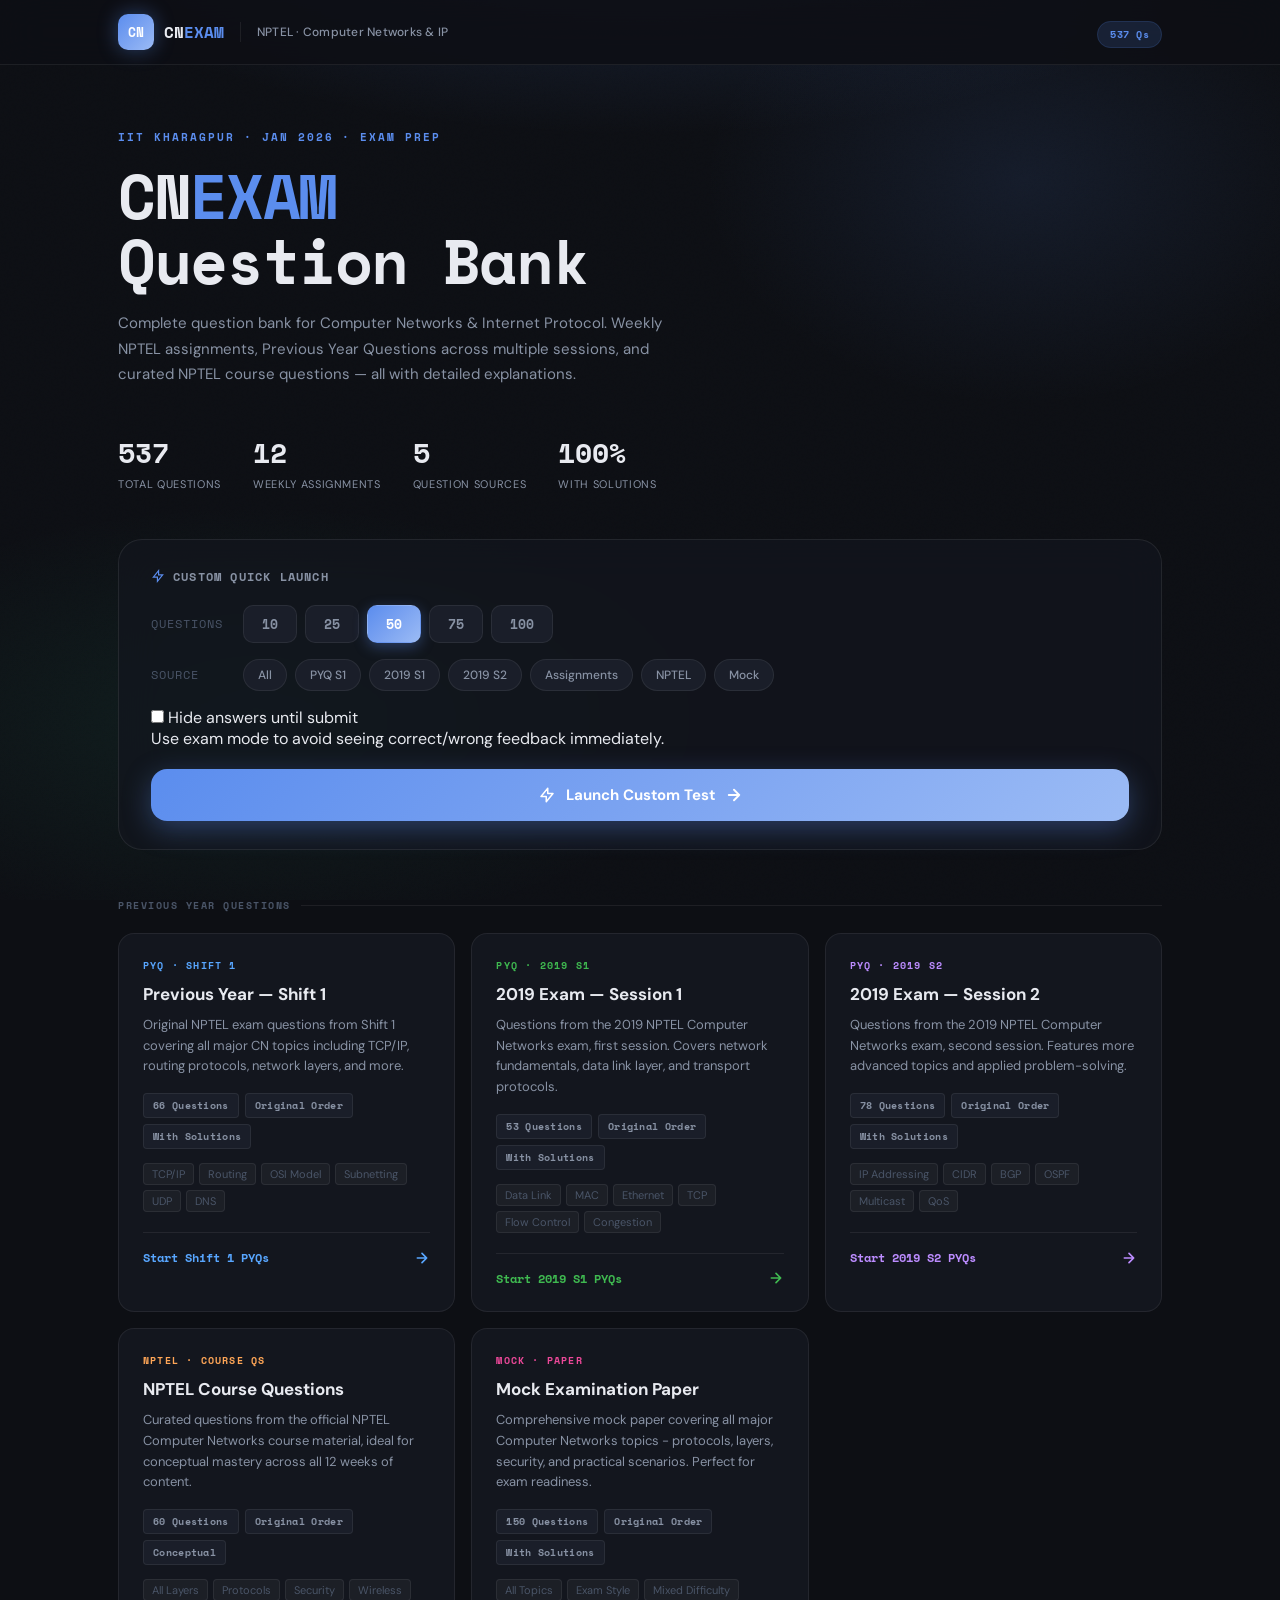
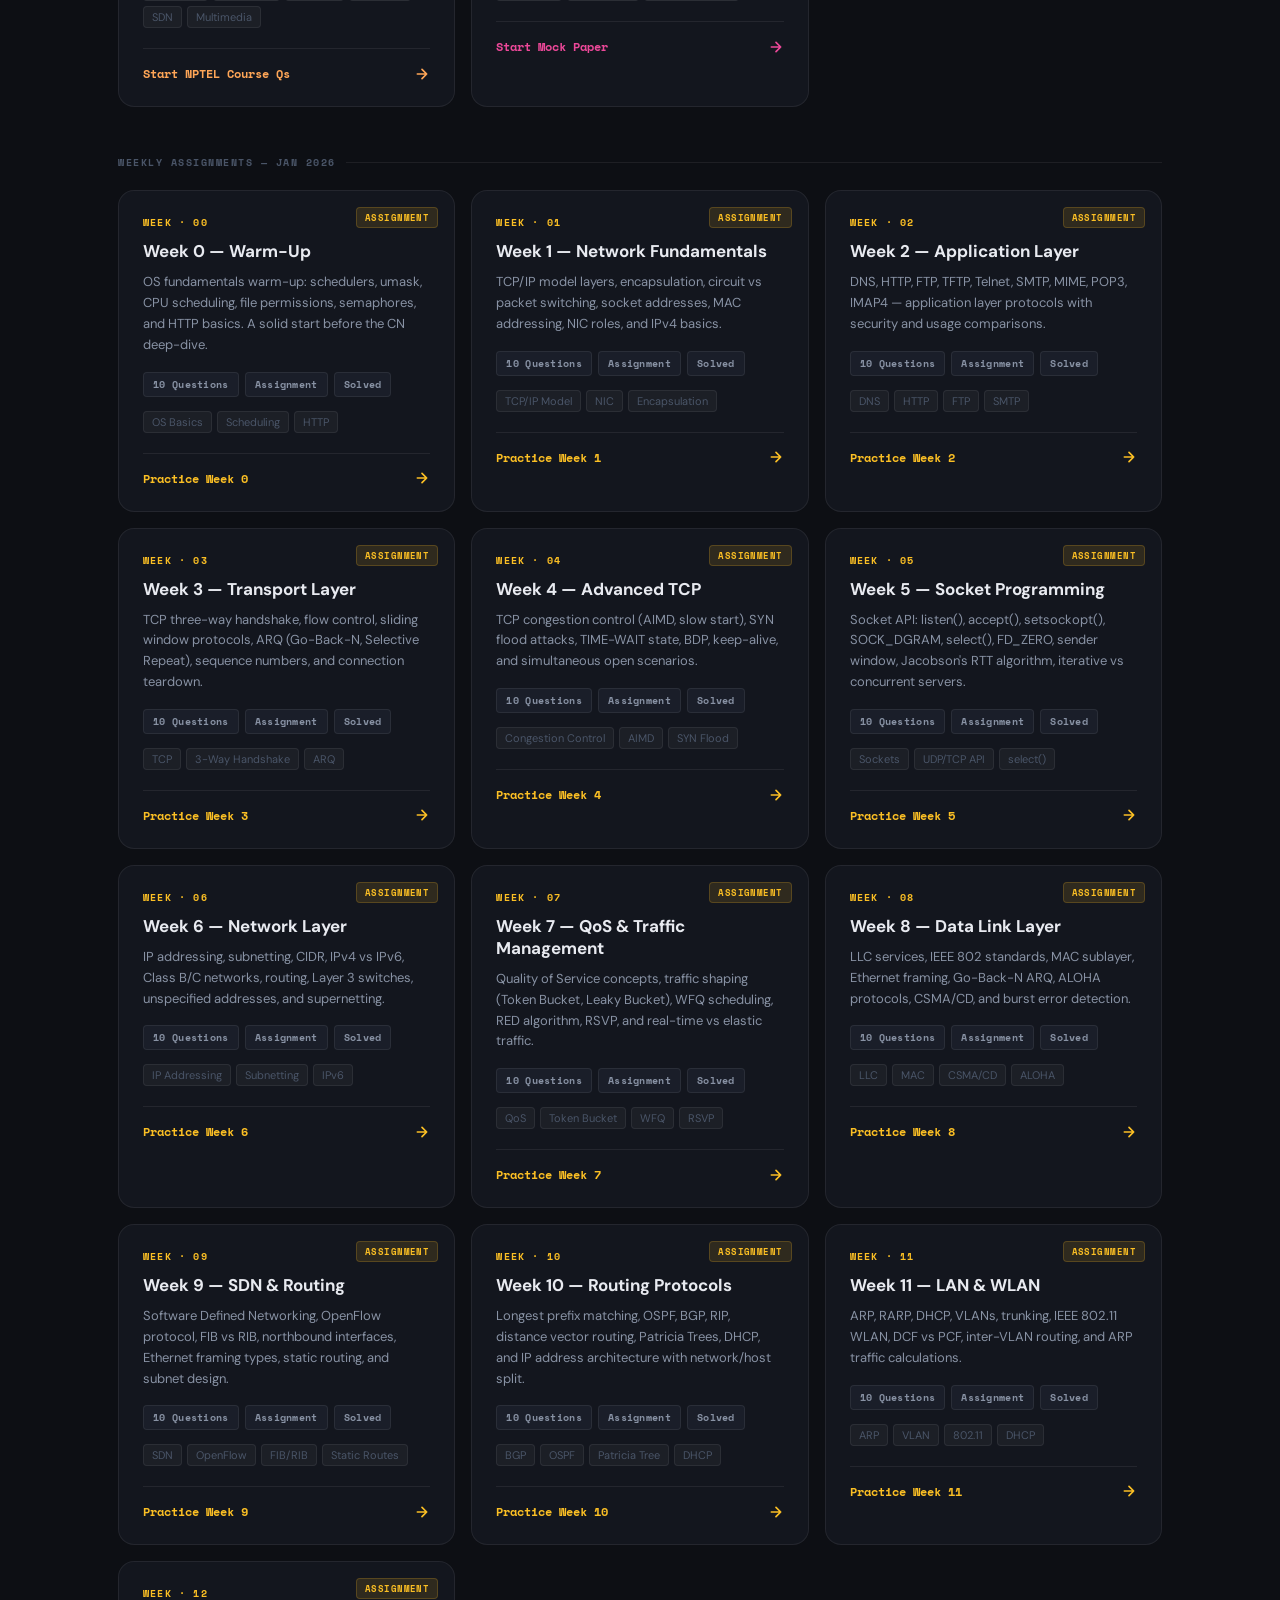
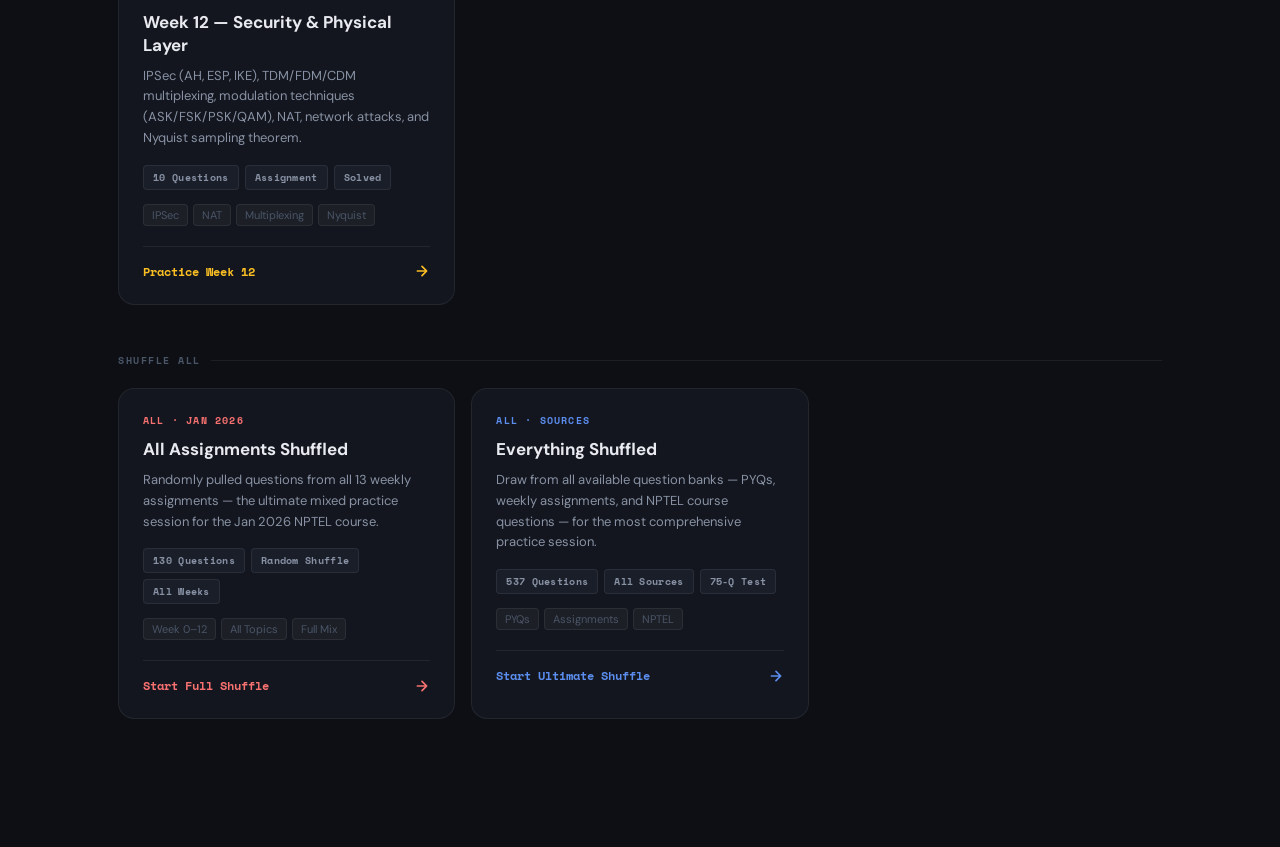
==== commit 1d524f8a: "feat: initialize CNEXAM project structure with homepage UI and data loading modules" ====
--- a/CNEXAM/index.html
+++ b/CNEXAM/index.html
@@ -640,7 +640,7 @@
             TCP/IP, routing protocols, network layers, and more.</div>
           <div class="set-card-meta">
             <span class="meta-chip" id="pyqs-count">— Questions</span>
-            <span class="meta-chip">Shuffled</span>
+            <span class="meta-chip">Original Order</span>
             <span class="meta-chip">With Solutions</span>
           </div>
           <div class="set-card-tags">
@@ -664,7 +664,7 @@
             fundamentals, data link layer, and transport protocols.</div>
           <div class="set-card-meta">
             <span class="meta-chip" id="pyq2019-count">— Questions</span>
-            <span class="meta-chip">Shuffled</span>
+            <span class="meta-chip">Original Order</span>
             <span class="meta-chip">With Solutions</span>
           </div>
           <div class="set-card-tags">
@@ -688,7 +688,7 @@
             advanced topics and applied problem-solving.</div>
           <div class="set-card-meta">
             <span class="meta-chip" id="pyq2019s2-count">— Questions</span>
-            <span class="meta-chip">Shuffled</span>
+            <span class="meta-chip">Original Order</span>
             <span class="meta-chip">With Solutions</span>
           </div>
           <div class="set-card-tags">
@@ -712,7 +712,7 @@
             for conceptual mastery across all 12 weeks of content.</div>
           <div class="set-card-meta">
             <span class="meta-chip" id="nptelcn-count">— Questions</span>
-            <span class="meta-chip">Shuffled</span>
+            <span class="meta-chip">Original Order</span>
             <span class="meta-chip">Conceptual</span>
           </div>
           <div class="set-card-tags">
@@ -736,7 +736,7 @@
             layers, security, and practical scenarios. Perfect for exam readiness.</div>
           <div class="set-card-meta">
             <span class="meta-chip" id="mock-count">150 Questions</span>
-            <span class="meta-chip">Shuffled</span>
+            <span class="meta-chip">Original Order</span>
             <span class="meta-chip">With Solutions</span>
           </div>
           <div class="set-card-tags">
